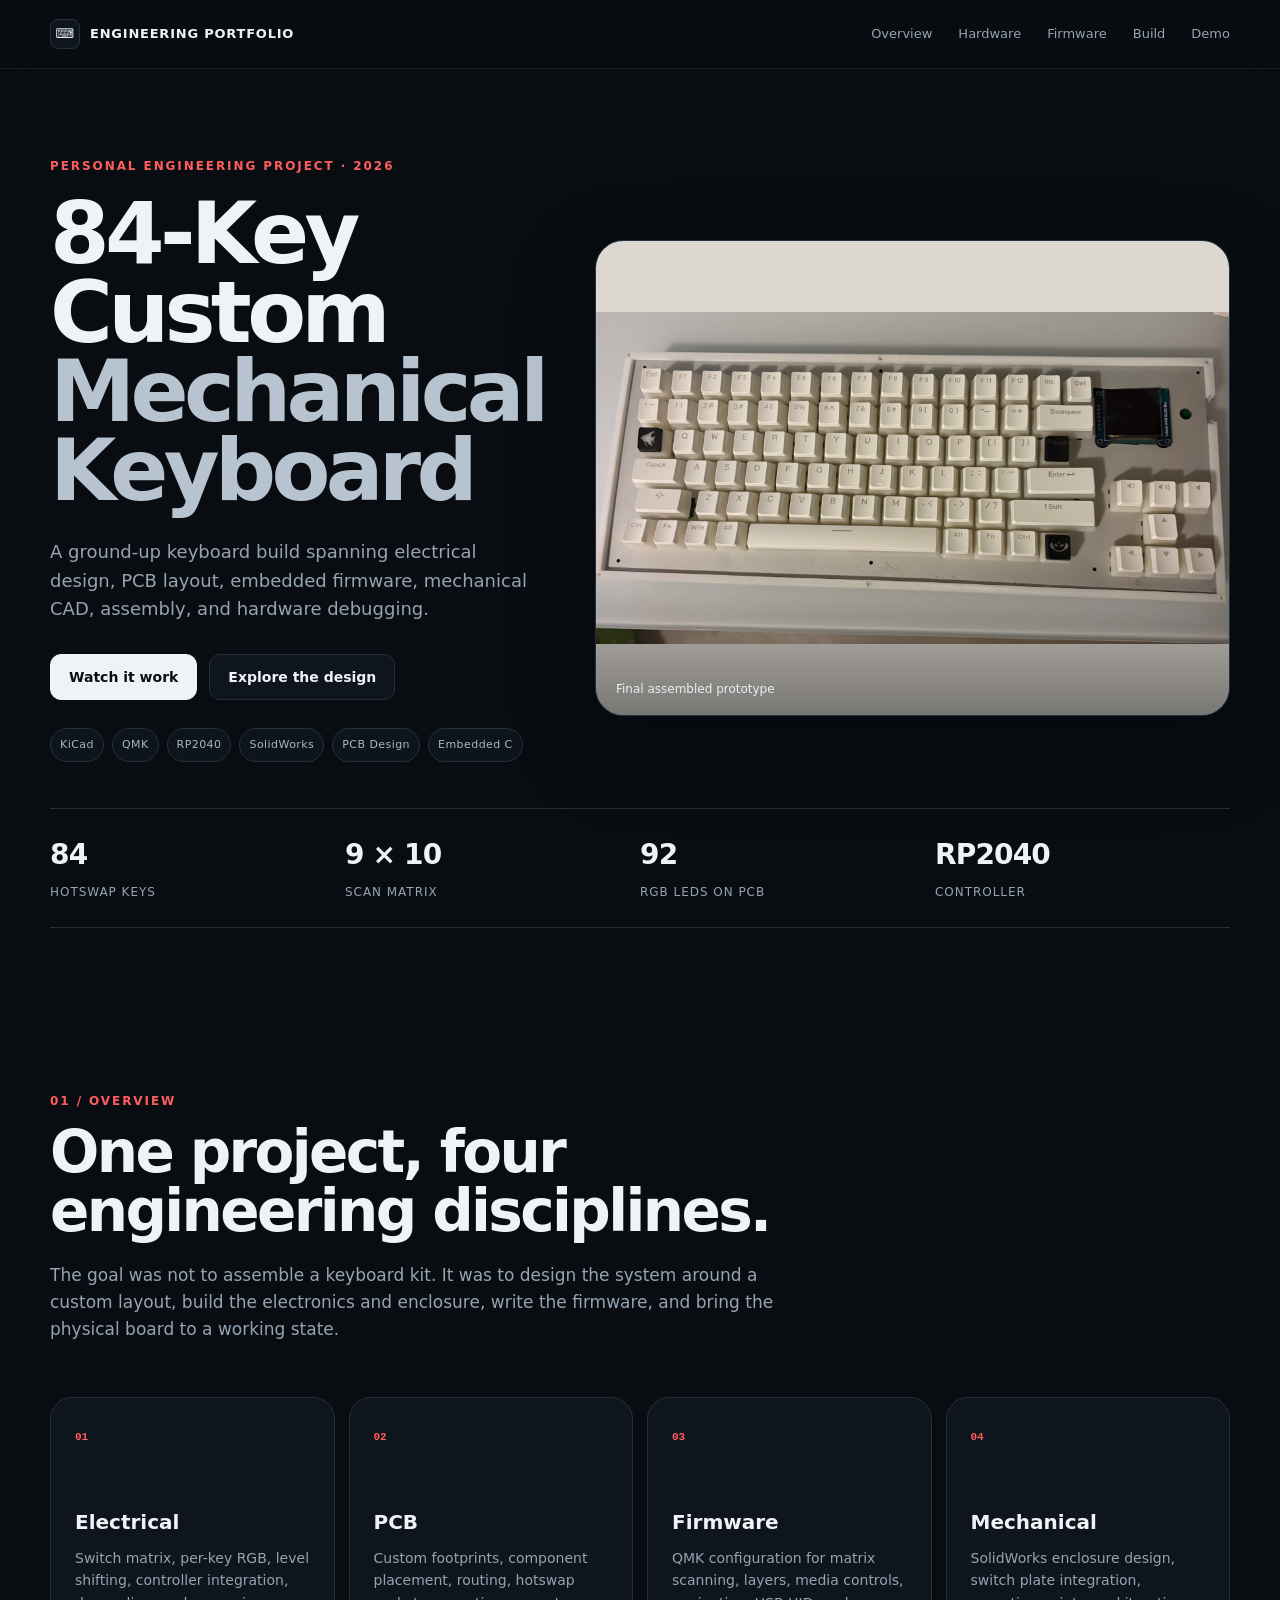
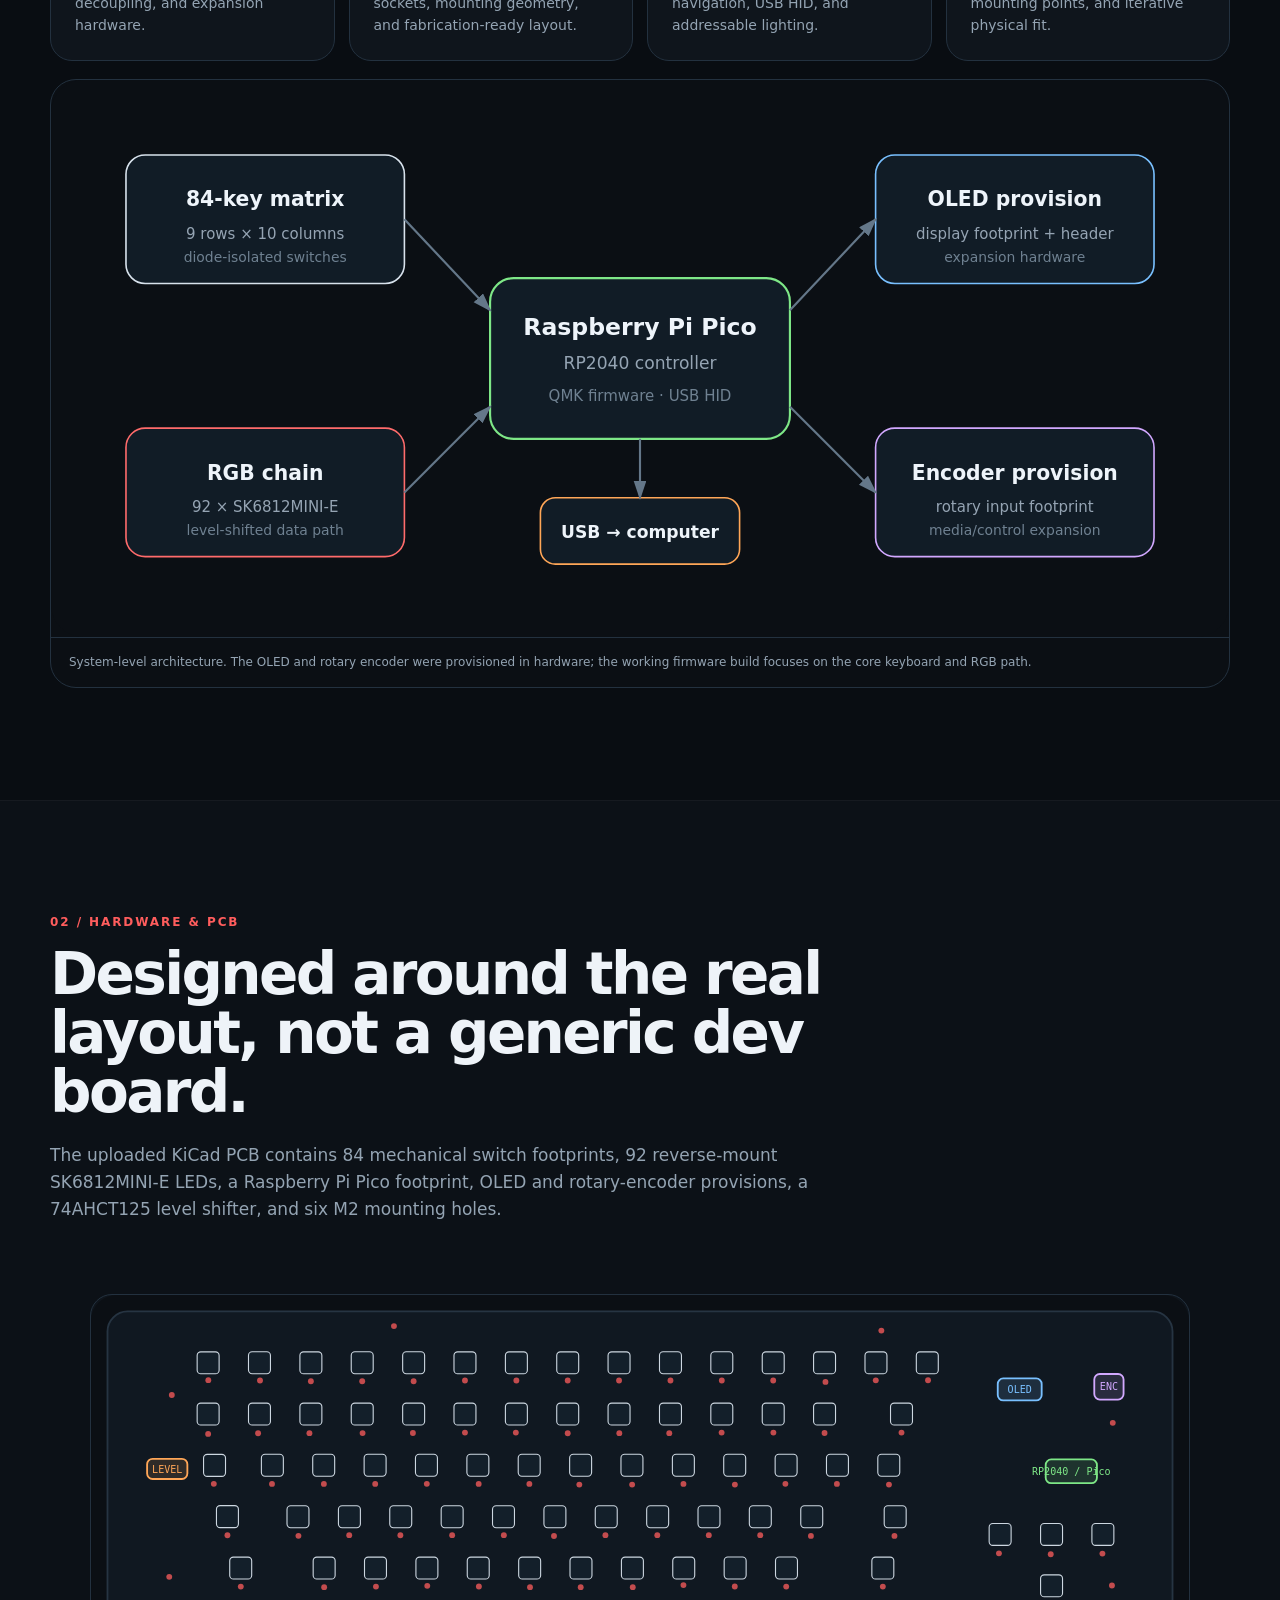
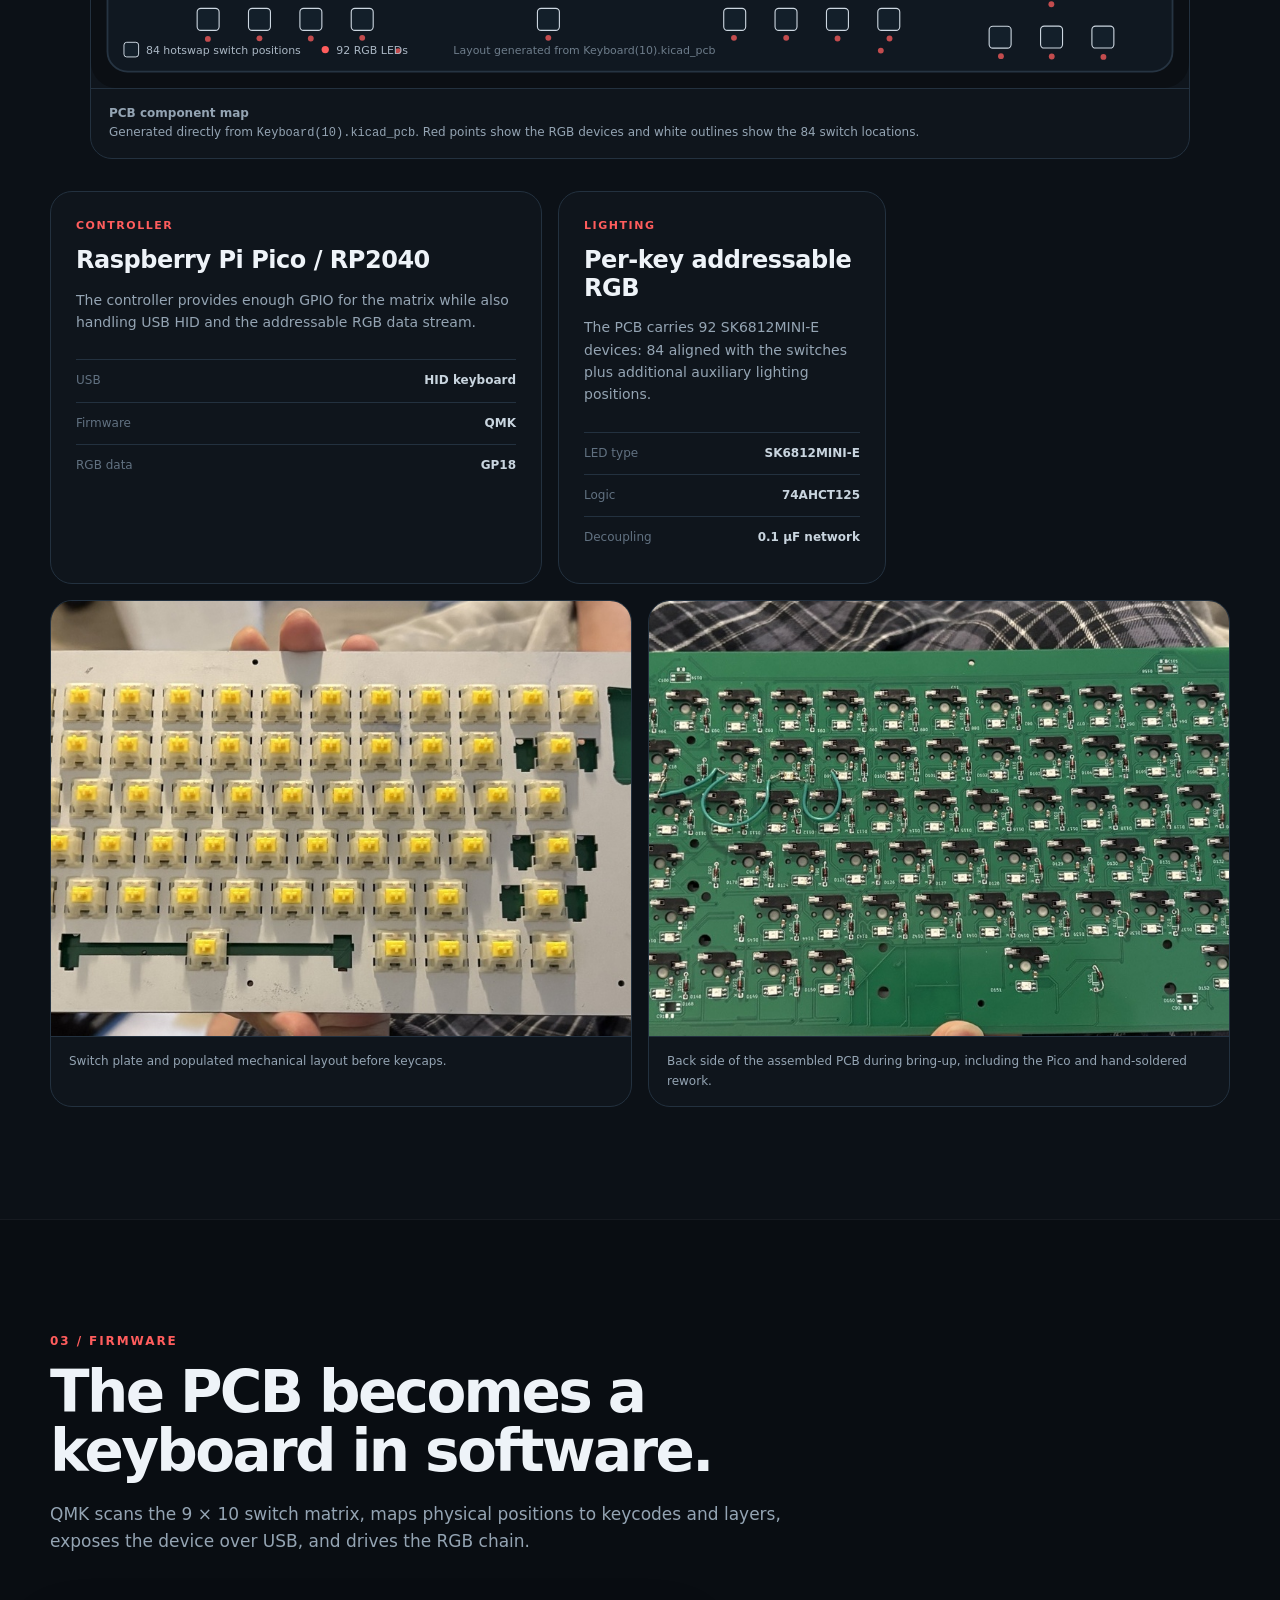
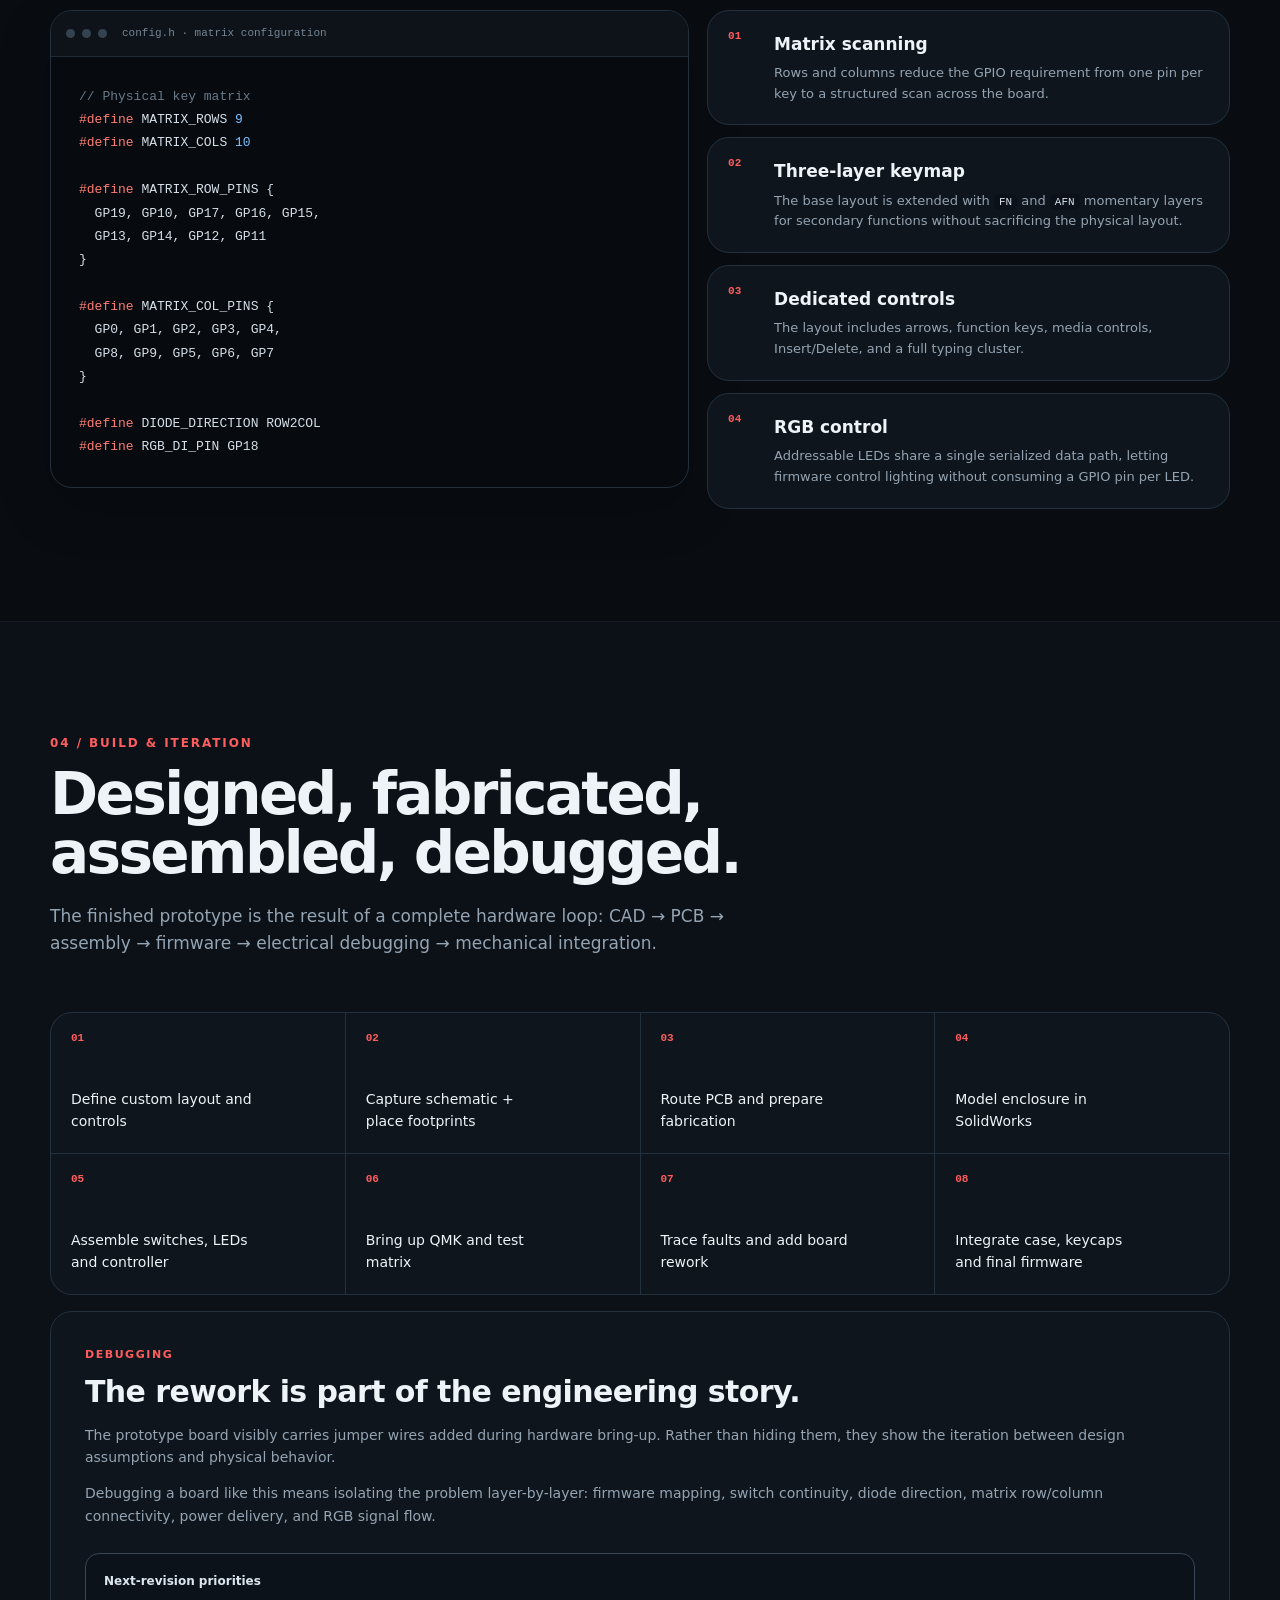
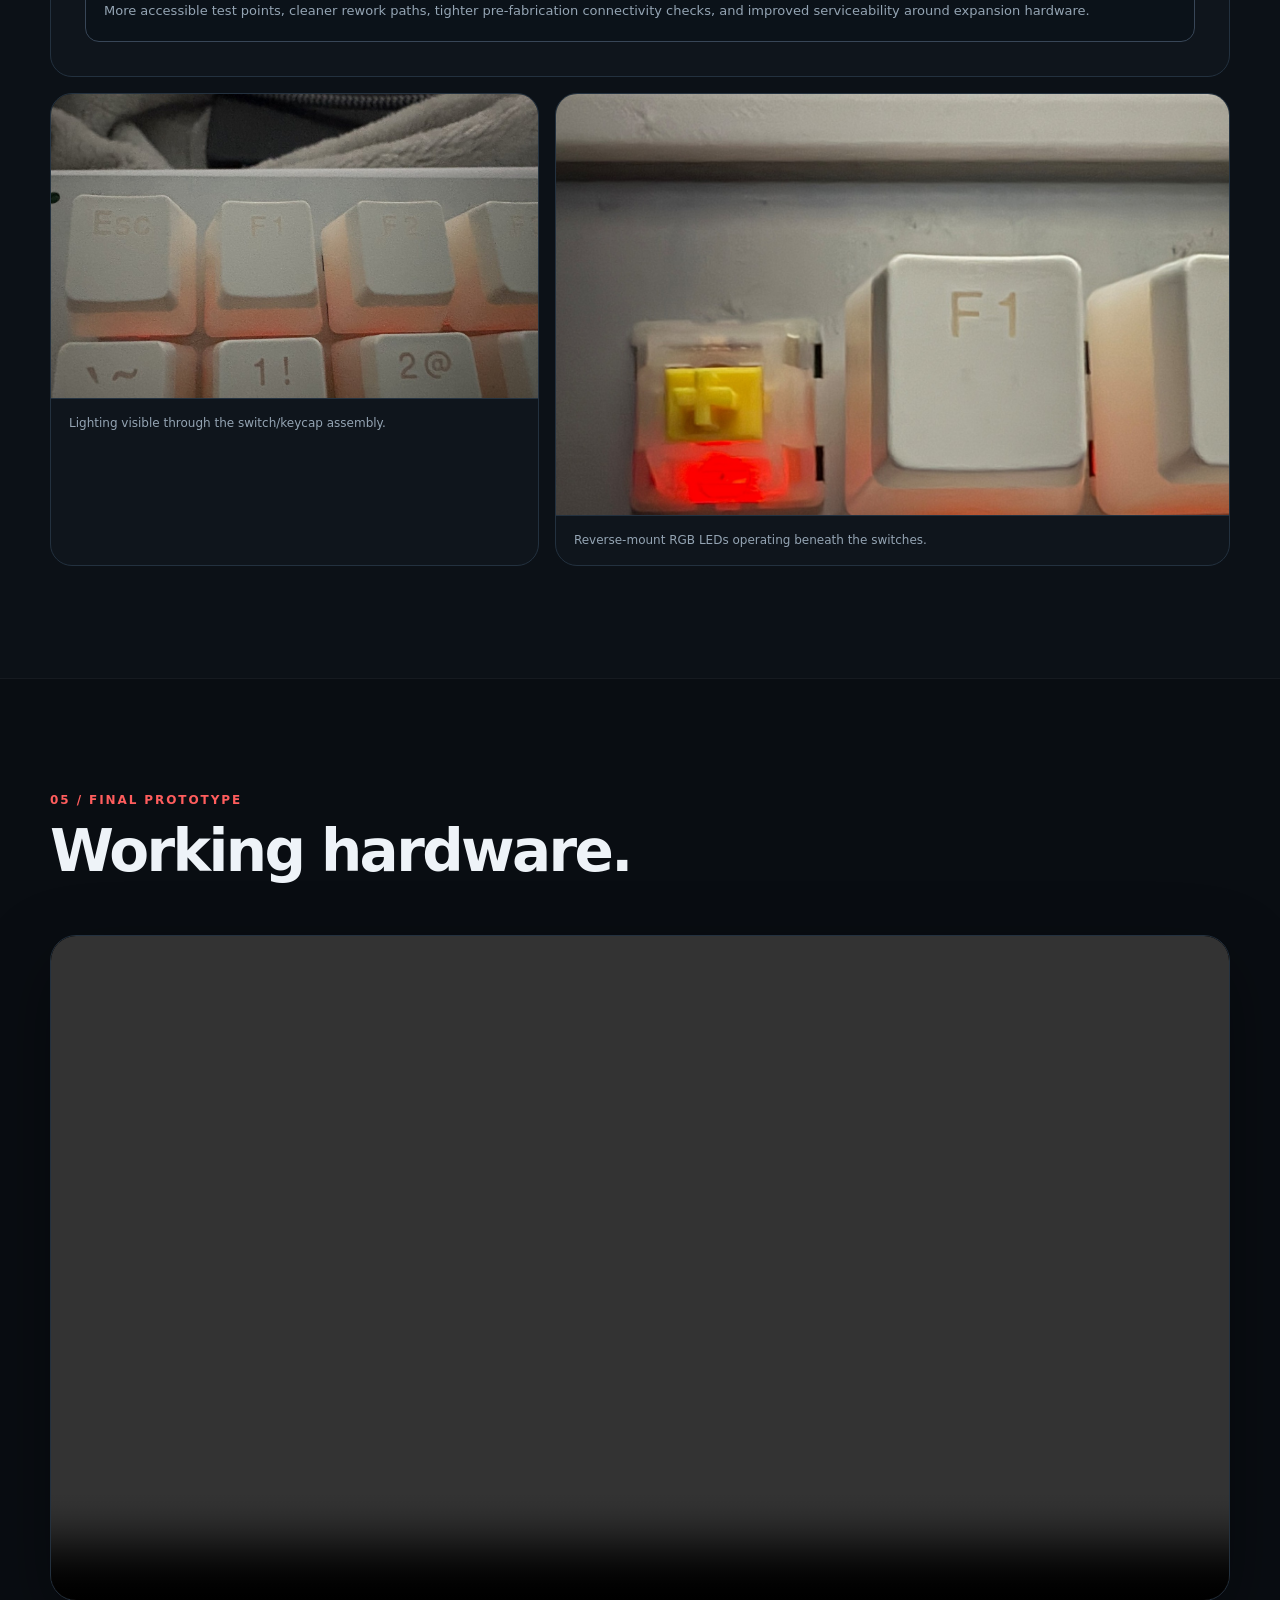
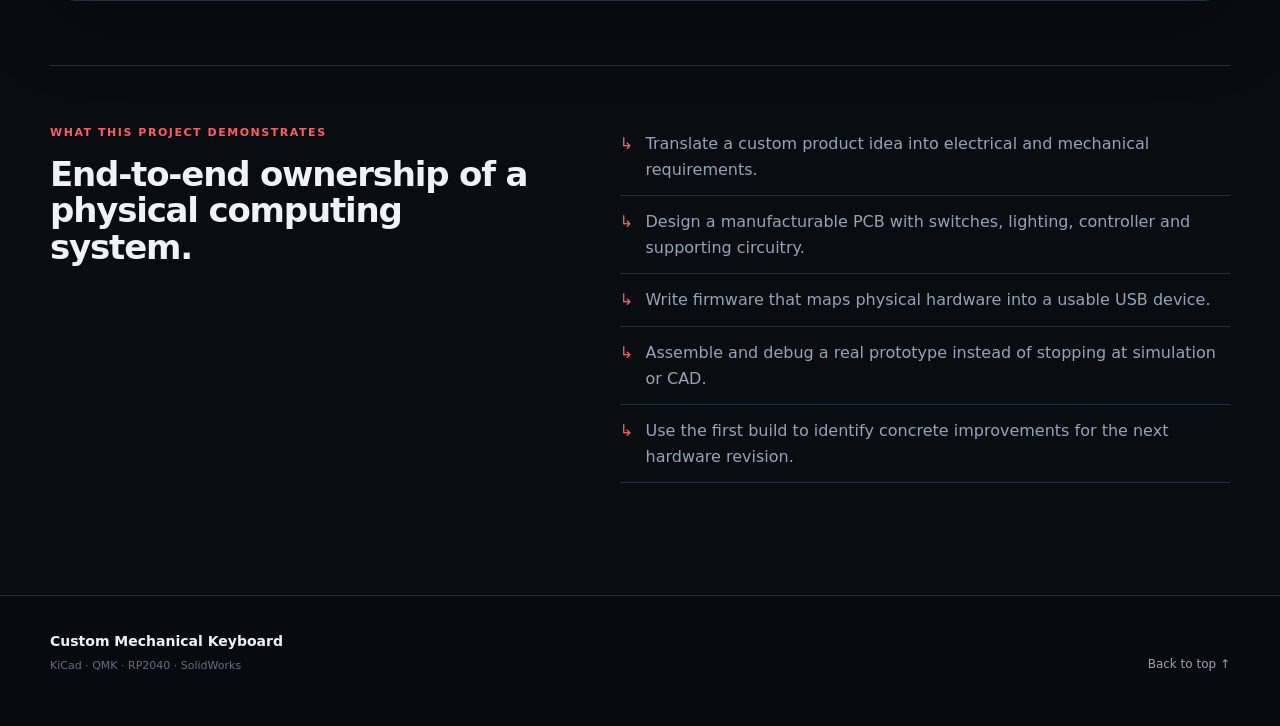
==== index.html @ 0a55148a "Add files via upload" ====
<!doctype html>
<html lang="en">
<head>
  <meta charset="utf-8" />
  <meta name="viewport" content="width=device-width, initial-scale=1" />
  <meta name="description" content="Engineering case study: an 84-key RP2040 mechanical keyboard designed in KiCad and SolidWorks, assembled and debugged by hand, with QMK firmware and per-key RGB." />
  <meta name="theme-color" content="#090d12" />
  <title>Custom Mechanical Keyboard — Engineering Portfolio</title>
  <link rel="stylesheet" href="styles.css" />
</head>
<body>
  <div class="scroll-progress" aria-hidden="true"><span id="scrollBar"></span></div>

  <header class="nav-wrap">
    <nav class="nav shell" aria-label="Primary navigation">
      <a class="brand" href="#top" aria-label="Back to top">
        <span class="brand-mark">⌨</span>
        <span>Engineering Portfolio</span>
      </a>
      <div class="nav-links">
        <a href="#overview">Overview</a>
        <a href="#hardware">Hardware</a>
        <a href="#firmware">Firmware</a>
        <a href="#build">Build</a>
        <a href="#demo">Demo</a>
      </div>
    </nav>
  </header>

  <main id="top">
    <section class="hero shell">
      <div class="eyebrow reveal">PERSONAL ENGINEERING PROJECT · 2026</div>
      <div class="hero-grid">
        <div class="hero-copy reveal">
          <h1>84-Key Custom<br><span>Mechanical Keyboard</span></h1>
          <p class="lede">A ground-up keyboard build spanning electrical design, PCB layout, embedded firmware, mechanical CAD, assembly, and hardware debugging.</p>
          <div class="hero-actions">
            <a class="button primary" href="#demo">Watch it work</a>
            <a class="button ghost" href="#hardware">Explore the design</a>
          </div>
          <div class="tags" aria-label="Project technologies">
            <span>KiCad</span><span>QMK</span><span>RP2040</span><span>SolidWorks</span><span>PCB Design</span><span>Embedded C</span>
          </div>
        </div>
        <figure class="hero-media reveal">
          <img src="assets/keyboard-hero-v3.jpg" alt="Completed white custom mechanical keyboard photographed from above" fetchpriority="high" />
          <figcaption>Final assembled prototype</figcaption>
        </figure>
      </div>

      <div class="stats reveal" aria-label="Project specifications">
        <div><strong>84</strong><span>hotswap keys</span></div>
        <div><strong>9 × 10</strong><span>scan matrix</span></div>
        <div><strong>92</strong><span>RGB LEDs on PCB</span></div>
        <div><strong>RP2040</strong><span>controller</span></div>
      </div>
    </section>

    <section id="overview" class="section shell">
      <div class="section-heading reveal">
        <div class="kicker">01 / OVERVIEW</div>
        <h2>One project, four engineering disciplines.</h2>
        <p>The goal was not to assemble a keyboard kit. It was to design the system around a custom layout, build the electronics and enclosure, write the firmware, and bring the physical board to a working state.</p>
      </div>

      <div class="discipline-grid">
        <article class="discipline reveal"><span>01</span><h3>Electrical</h3><p>Switch matrix, per-key RGB, level shifting, controller integration, decoupling, and expansion hardware.</p></article>
        <article class="discipline reveal"><span>02</span><h3>PCB</h3><p>Custom footprints, component placement, routing, hotswap sockets, mounting geometry, and fabrication-ready layout.</p></article>
        <article class="discipline reveal"><span>03</span><h3>Firmware</h3><p>QMK configuration for matrix scanning, layers, media controls, navigation, USB HID, and addressable lighting.</p></article>
        <article class="discipline reveal"><span>04</span><h3>Mechanical</h3><p>SolidWorks enclosure design, switch plate integration, mounting points, and iterative physical fit.</p></article>
      </div>

      <figure class="wide-figure reveal">
        <img src="assets/system-architecture.svg" alt="System architecture diagram for the custom keyboard" loading="lazy" />
        <figcaption>System-level architecture. The OLED and rotary encoder were provisioned in hardware; the working firmware build focuses on the core keyboard and RGB path.</figcaption>
      </figure>
    </section>

    <section id="hardware" class="section section-alt">
      <div class="shell">
        <div class="section-heading reveal">
          <div class="kicker">02 / HARDWARE & PCB</div>
          <h2>Designed around the real layout, not a generic dev board.</h2>
          <p>The uploaded KiCad PCB contains 84 mechanical switch footprints, 92 reverse-mount SK6812MINI-E LEDs, a Raspberry Pi Pico footprint, OLED and rotary-encoder provisions, a 74AHCT125 level shifter, and six M2 mounting holes.</p>
        </div>

        <div class="hardware-grid">
          <figure class="technical-card span-2 reveal">
            <img src="assets/pcb-layout.svg" alt="Component map generated from the uploaded KiCad board coordinates" loading="lazy" />
            <figcaption><strong>PCB component map</strong><br>Generated directly from <code>Keyboard(10).kicad_pcb</code>. Red points show the RGB devices and white outlines show the 84 switch locations.</figcaption>
          </figure>

          <article class="technical-card reveal">
            <div class="card-label">Controller</div>
            <h3>Raspberry Pi Pico / RP2040</h3>
            <p>The controller provides enough GPIO for the matrix while also handling USB HID and the addressable RGB data stream.</p>
            <dl class="spec-list"><div><dt>USB</dt><dd>HID keyboard</dd></div><div><dt>Firmware</dt><dd>QMK</dd></div><div><dt>RGB data</dt><dd>GP18</dd></div></dl>
          </article>

          <article class="technical-card reveal">
            <div class="card-label">Lighting</div>
            <h3>Per-key addressable RGB</h3>
            <p>The PCB carries 92 SK6812MINI-E devices: 84 aligned with the switches plus additional auxiliary lighting positions.</p>
            <dl class="spec-list"><div><dt>LED type</dt><dd>SK6812MINI-E</dd></div><div><dt>Logic</dt><dd>74AHCT125</dd></div><div><dt>Decoupling</dt><dd>0.1 µF network</dd></div></dl>
          </article>
        </div>

        <div class="photo-pair">
          <figure class="photo-card reveal">
            <img src="assets/switch-plate-v3.jpg" alt="Front of the keyboard PCB and plate with switches installed" loading="lazy" />
            <figcaption>Switch plate and populated mechanical layout before keycaps.</figcaption>
          </figure>
          <figure class="photo-card reveal">
            <img src="assets/pcb-back-v3.jpg" alt="Back of the custom keyboard PCB showing the Pico, hotswap sockets, components and rework wires" loading="lazy" />
            <figcaption>Back side of the assembled PCB during bring-up, including the Pico and hand-soldered rework.</figcaption>
          </figure>
        </div>
      </div>
    </section>

    <section id="firmware" class="section shell">
      <div class="section-heading reveal">
        <div class="kicker">03 / FIRMWARE</div>
        <h2>The PCB becomes a keyboard in software.</h2>
        <p>QMK scans the 9 × 10 switch matrix, maps physical positions to keycodes and layers, exposes the device over USB, and drives the RGB chain.</p>
      </div>

      <div class="code-layout">
        <div class="code-window reveal" aria-label="Representative QMK configuration">
          <div class="code-title"><span></span><span></span><span></span><b>config.h · matrix configuration</b></div>
<pre><code><span class="cmt">// Physical key matrix</span>
<span class="kw">#define</span> MATRIX_ROWS <span class="num">9</span>
<span class="kw">#define</span> MATRIX_COLS <span class="num">10</span>

<span class="kw">#define</span> MATRIX_ROW_PINS { 
  GP19, GP10, GP17, GP16, GP15,
  GP13, GP14, GP12, GP11
}

<span class="kw">#define</span> MATRIX_COL_PINS {
  GP0, GP1, GP2, GP3, GP4,
  GP8, GP9, GP5, GP6, GP7
}

<span class="kw">#define</span> DIODE_DIRECTION ROW2COL
<span class="kw">#define</span> RGB_DI_PIN GP18</code></pre>
        </div>

        <div class="firmware-notes">
          <article class="mini-card reveal"><span>01</span><div><h3>Matrix scanning</h3><p>Rows and columns reduce the GPIO requirement from one pin per key to a structured scan across the board.</p></div></article>
          <article class="mini-card reveal"><span>02</span><div><h3>Three-layer keymap</h3><p>The base layout is extended with <code>FN</code> and <code>AFN</code> momentary layers for secondary functions without sacrificing the physical layout.</p></div></article>
          <article class="mini-card reveal"><span>03</span><div><h3>Dedicated controls</h3><p>The layout includes arrows, function keys, media controls, Insert/Delete, and a full typing cluster.</p></div></article>
          <article class="mini-card reveal"><span>04</span><div><h3>RGB control</h3><p>Addressable LEDs share a single serialized data path, letting firmware control lighting without consuming a GPIO pin per LED.</p></div></article>
        </div>
      </div>
    </section>

    <section id="build" class="section section-alt">
      <div class="shell">
        <div class="section-heading reveal">
          <div class="kicker">04 / BUILD & ITERATION</div>
          <h2>Designed, fabricated, assembled, debugged.</h2>
          <p>The finished prototype is the result of a complete hardware loop: CAD → PCB → assembly → firmware → electrical debugging → mechanical integration.</p>
        </div>

        <div class="timeline reveal">
          <div><b>01</b><span>Define custom layout and controls</span></div>
          <div><b>02</b><span>Capture schematic + place footprints</span></div>
          <div><b>03</b><span>Route PCB and prepare fabrication</span></div>
          <div><b>04</b><span>Model enclosure in SolidWorks</span></div>
          <div><b>05</b><span>Assemble switches, LEDs and controller</span></div>
          <div><b>06</b><span>Bring up QMK and test matrix</span></div>
          <div><b>07</b><span>Trace faults and add board rework</span></div>
          <div><b>08</b><span>Integrate case, keycaps and final firmware</span></div>
        </div>

        <div class="story-grid">
          <article class="story reveal">
            <div class="card-label">Debugging</div>
            <h3>The rework is part of the engineering story.</h3>
            <p>The prototype board visibly carries jumper wires added during hardware bring-up. Rather than hiding them, they show the iteration between design assumptions and physical behavior.</p>
            <p>Debugging a board like this means isolating the problem layer-by-layer: firmware mapping, switch continuity, diode direction, matrix row/column connectivity, power delivery, and RGB signal flow.</p>
            <div class="lesson-box"><strong>Next-revision priorities</strong><span>More accessible test points, cleaner rework paths, tighter pre-fabrication connectivity checks, and improved serviceability around expansion hardware.</span></div>
          </article>
        </div>

        <div class="lighting-gallery">
          <figure class="photo-card reveal"><img src="assets/lighting-detail-v2.jpg" alt="Close-up of keyboard keys illuminated from below by red RGB lighting" loading="lazy" /><figcaption>Lighting visible through the switch/keycap assembly.</figcaption></figure>
          <figure class="photo-card wide reveal"><img src="assets/rgb-closeup-v2.jpg" alt="Close-up row of mechanical switches with red LEDs illuminated" loading="lazy" /><figcaption>Reverse-mount RGB LEDs operating beneath the switches.</figcaption></figure>
        </div>
      </div>
    </section>

    <section id="demo" class="section shell">
      <div class="section-heading reveal">
        <div class="kicker">05 / FINAL PROTOTYPE</div>
        <h2>Working hardware.</h2>
      </div>

      <div class="video-frame reveal">
        <video controls preload="metadata" playsinline>
          <source src="assets/keyboard-demo-v2.mp4" type="video/mp4" />
          Your browser does not support the video tag.
        </video>
      </div>

      <div class="takeaways reveal">
        <div><span>What this project demonstrates</span><h2>End-to-end ownership of a physical computing system.</h2></div>
        <ul>
          <li>Translate a custom product idea into electrical and mechanical requirements.</li>
          <li>Design a manufacturable PCB with switches, lighting, controller and supporting circuitry.</li>
          <li>Write firmware that maps physical hardware into a usable USB device.</li>
          <li>Assemble and debug a real prototype instead of stopping at simulation or CAD.</li>
          <li>Use the first build to identify concrete improvements for the next hardware revision.</li>
        </ul>
      </div>
    </section>
  </main>

  <footer>
    <div class="shell footer-inner">
      <div><strong>Custom Mechanical Keyboard</strong><span>KiCad · QMK · RP2040 · SolidWorks</span></div>
      <a href="#top">Back to top ↑</a>
    </div>
  </footer>

  <script src="script.js"></script>
</body>
</html>
---- styles.css ----
:root {
  --bg:#090d12;
  --panel:#0f151c;
  --panel-2:#121a23;
  --text:#eef3f8;
  --muted:#94a4b3;
  --faint:#617181;
  --line:#23313f;
  --accent:#ff5d5d;
  --accent-soft:rgba(255,93,93,.10);
  --green:#7ee787;
  --max:1180px;
  --radius:22px;
}
*{box-sizing:border-box}
html{scroll-behavior:smooth;background:var(--bg)}
body{margin:0;background:var(--bg);color:var(--text);font-family:Inter,ui-sans-serif,system-ui,-apple-system,BlinkMacSystemFont,"Segoe UI",sans-serif;line-height:1.6;-webkit-font-smoothing:antialiased}
a{color:inherit;text-decoration:none}
img{display:block;max-width:100%}
code,pre{font-family:"SFMono-Regular",Consolas,"Liberation Mono",monospace}
.shell{width:min(var(--max),calc(100% - 40px));margin:0 auto}
.scroll-progress{position:fixed;z-index:1000;left:0;right:0;top:0;height:2px;background:transparent}.scroll-progress span{display:block;width:0;height:100%;background:var(--accent)}
.nav-wrap{position:sticky;top:0;z-index:900;background:rgba(9,13,18,.83);backdrop-filter:blur(18px);border-bottom:1px solid rgba(255,255,255,.06)}
.nav{height:68px;display:flex;align-items:center;justify-content:space-between;gap:24px}
.brand{display:flex;align-items:center;gap:10px;font-size:13px;font-weight:750;letter-spacing:.06em;text-transform:uppercase}.brand-mark{display:grid;place-items:center;width:30px;height:30px;border:1px solid var(--line);border-radius:8px;background:var(--panel)}
.nav-links{display:flex;gap:26px;color:var(--muted);font-size:13px}.nav-links a:hover{color:var(--text)}
.hero{padding:88px 0 52px}.eyebrow,.kicker{color:var(--accent);font-size:12px;font-weight:800;letter-spacing:.16em;text-transform:uppercase}.hero-grid{display:grid;grid-template-columns:.9fr 1.15fr;gap:48px;align-items:center;margin-top:18px}.hero h1{font-size:clamp(48px,6.7vw,88px);line-height:.92;letter-spacing:-.055em;margin:0 0 28px;font-weight:800}.hero h1 span{color:#b7c4d0}.lede{font-size:18px;color:var(--muted);max-width:630px;margin:0 0 30px}.hero-actions{display:flex;gap:12px;flex-wrap:wrap;margin-bottom:28px}.button{display:inline-flex;align-items:center;justify-content:center;min-height:46px;padding:0 18px;border-radius:11px;border:1px solid var(--line);font-size:14px;font-weight:700}.button.primary{background:var(--text);color:#0a0f14;border-color:var(--text)}.button.primary:hover{background:white}.button.ghost{background:var(--panel)}.button.ghost:hover{border-color:#506273}.tags{display:flex;gap:8px;flex-wrap:wrap}.tags span{font-size:11px;letter-spacing:.04em;color:#aab7c4;background:#0d141b;border:1px solid var(--line);padding:7px 9px;border-radius:999px}
.hero-media{margin:0;position:relative;border-radius:28px;overflow:hidden;border:1px solid var(--line);background:var(--panel);box-shadow:0 30px 80px rgba(0,0,0,.35)}.hero-media img{width:100%;aspect-ratio:4/3;object-fit:contain;background:#dcd8d1}.hero-media:after{content:"";position:absolute;inset:0;background:linear-gradient(180deg,transparent 62%,rgba(0,0,0,.45));pointer-events:none}.hero-media figcaption{position:absolute;z-index:2;left:20px;bottom:16px;font-size:12px;color:#e7eef5}
.stats{display:grid;grid-template-columns:repeat(4,1fr);margin-top:46px;border-top:1px solid var(--line);border-bottom:1px solid var(--line)}.stats div{padding:24px 12px 24px 0}.stats strong{display:block;font-size:28px;letter-spacing:-.03em}.stats span{font-size:12px;color:var(--muted);text-transform:uppercase;letter-spacing:.08em}
.section{padding:112px 0;scroll-margin-top:68px}.section-alt{background:#0c1117;border-top:1px solid rgba(255,255,255,.04);border-bottom:1px solid rgba(255,255,255,.04)}.section-heading{max-width:820px;margin-bottom:54px}.section-heading h2{font-size:clamp(34px,4.7vw,58px);line-height:1.02;letter-spacing:-.045em;margin:12px 0 20px}.section-heading p{font-size:17px;color:var(--muted);margin:0;max-width:760px}
.discipline-grid{display:grid;grid-template-columns:repeat(4,1fr);gap:14px}.discipline,.technical-card,.story,.mini-card{background:var(--panel);border:1px solid var(--line);border-radius:var(--radius)}.discipline{padding:24px;min-height:220px}.discipline>span,.mini-card>span{color:var(--accent);font:700 11px/1 ui-monospace,monospace}.discipline h3{font-size:20px;margin:58px 0 9px}.discipline p{margin:0;color:var(--muted);font-size:14px}
.wide-figure{margin:18px 0 0;border:1px solid var(--line);border-radius:26px;overflow:hidden;background:#0b0f14}.wide-figure img{width:100%;height:auto}.wide-figure figcaption,.technical-card figcaption,.photo-card figcaption{padding:15px 18px;color:var(--muted);font-size:12px;border-top:1px solid var(--line)}
.hardware-grid{display:grid;grid-template-columns:1.2fr .8fr .8fr;gap:16px;align-items:stretch}.technical-card{overflow:hidden}.technical-card.span-2{grid-column:1 / -1}.technical-card.span-2 img{width:100%}.technical-card:not(.span-2){padding:25px}.card-label{color:var(--accent);font-size:11px;font-weight:800;letter-spacing:.14em;text-transform:uppercase}.technical-card h3,.story h3{font-size:24px;line-height:1.15;letter-spacing:-.02em;margin:12px 0}.technical-card p,.story p{color:var(--muted);font-size:14px}.spec-list{margin:26px 0 0}.spec-list div{display:flex;justify-content:space-between;gap:20px;border-top:1px solid var(--line);padding:11px 0;font-size:12px}.spec-list dt{color:var(--faint)}.spec-list dd{margin:0;color:#c9d5df;font-weight:650}.photo-pair{display:grid;grid-template-columns:1fr 1fr;gap:16px;margin-top:16px}.photo-card{margin:0;background:var(--panel);border:1px solid var(--line);border-radius:var(--radius);overflow:hidden}.photo-card img{width:100%;aspect-ratio:4/3;object-fit:cover}
.code-layout{display:grid;grid-template-columns:1.1fr .9fr;gap:18px;align-items:start}.code-window{border:1px solid var(--line);border-radius:22px;overflow:hidden;background:#070a0e;box-shadow:0 20px 50px rgba(0,0,0,.28)}.code-title{height:46px;display:flex;align-items:center;gap:7px;padding:0 15px;border-bottom:1px solid #202b35;background:#0d1319}.code-title span{width:9px;height:9px;border-radius:50%;background:#354250}.code-title b{margin-left:8px;color:#758596;font:500 11px/1 ui-monospace,monospace}.code-window pre{margin:0;padding:28px;overflow:auto;font-size:13px;line-height:1.8;color:#d5dfE8}.kw{color:#ff7b72}.num{color:#79c0ff}.cmt{color:#687988}.firmware-notes{display:grid;gap:12px}.mini-card{display:grid;grid-template-columns:32px 1fr;gap:14px;padding:20px}.mini-card h3{font-size:17px;margin:0 0 5px}.mini-card p{font-size:13px;color:var(--muted);margin:0}.mini-card code{font-size:11px;color:#d8e4ee;background:#0a1118;padding:2px 5px;border-radius:5px}
.timeline{display:grid;grid-template-columns:repeat(4,1fr);gap:1px;background:var(--line);border:1px solid var(--line);border-radius:22px;overflow:hidden}.timeline div{min-height:140px;background:var(--panel);padding:20px;display:flex;flex-direction:column;justify-content:space-between}.timeline b{font:700 11px/1 ui-monospace,monospace;color:var(--accent)}.timeline span{font-size:14px;max-width:190px}.story-grid{display:grid;grid-template-columns:1fr;gap:16px;margin-top:16px}.story{padding:34px}.story h3{font-size:30px}.lesson-box{margin-top:26px;padding:18px;border:1px solid #384657;border-radius:14px;background:#0b1219}.lesson-box strong{display:block;font-size:12px;color:#dce6ee;margin-bottom:6px}.lesson-box span{font-size:13px;color:var(--muted)}.lighting-gallery{display:grid;grid-template-columns:.42fr .58fr;gap:16px;margin-top:16px}.lighting-gallery .photo-card img{aspect-ratio:16/10}.lighting-gallery .wide img{object-position:center}
.video-frame{position:relative;padding-top:56.25%;background:#05070a;border:1px solid var(--line);border-radius:26px;overflow:hidden;box-shadow:0 24px 70px rgba(0,0,0,.35)}.video-frame iframe,.video-frame video{position:absolute;inset:0;width:100%;height:100%;border:0;background:#000}.takeaways{display:grid;grid-template-columns:.9fr 1.1fr;gap:70px;margin-top:64px;padding-top:52px;border-top:1px solid var(--line)}.takeaways>div span{font-size:11px;text-transform:uppercase;letter-spacing:.14em;color:var(--accent);font-weight:800}.takeaways h2{font-size:34px;line-height:1.08;letter-spacing:-.035em;margin:12px 0}.takeaways ul{margin:0;padding:0;list-style:none}.takeaways li{padding:13px 0 13px 26px;border-bottom:1px solid var(--line);color:var(--muted);position:relative}.takeaways li:before{content:"↳";position:absolute;left:0;color:var(--accent)}
footer{border-top:1px solid var(--line);padding:34px 0 52px;background:#070a0e}.footer-inner{display:flex;justify-content:space-between;align-items:flex-end;gap:20px}.footer-inner strong,.footer-inner span{display:block}.footer-inner strong{font-size:14px}.footer-inner span{font-size:11px;color:var(--faint);margin-top:4px}.footer-inner>a{font-size:12px;color:var(--muted)}
.reveal{opacity:0;transform:translateY(16px);transition:opacity .6s ease,transform .6s ease}.reveal.visible{opacity:1;transform:none}
@media (prefers-reduced-motion:reduce){html{scroll-behavior:auto}.reveal{opacity:1;transform:none;transition:none}}
@media(max-width:900px){.nav-links{display:none}.hero{padding-top:58px}.hero-grid,.code-layout,.story-grid,.takeaways{grid-template-columns:1fr}.hero-grid{gap:30px}.hero h1{font-size:clamp(48px,12vw,72px)}.discipline-grid{grid-template-columns:1fr 1fr}.hardware-grid{grid-template-columns:1fr 1fr}.technical-card.span-2{grid-column:1/-1}.stats{grid-template-columns:1fr 1fr}.timeline{grid-template-columns:1fr 1fr}.takeaways{gap:22px}}
@media(max-width:620px){.shell{width:min(100% - 24px,var(--max))}.section{padding:78px 0}.hero{padding-top:42px}.hero h1{font-size:45px}.lede{font-size:16px}.hero-media{border-radius:18px}.stats{margin-top:28px}.stats strong{font-size:22px}.discipline-grid,.hardware-grid,.photo-pair,.lighting-gallery,.timeline{grid-template-columns:1fr}.technical-card.span-2{grid-column:auto}.discipline{min-height:170px}.discipline h3{margin-top:32px}.section-heading{margin-bottom:34px}.section-heading h2{font-size:36px}.code-window pre{padding:20px;font-size:11px}.story{padding:24px}.takeaways{margin-top:42px}.footer-inner{align-items:flex-start;flex-direction:column}}
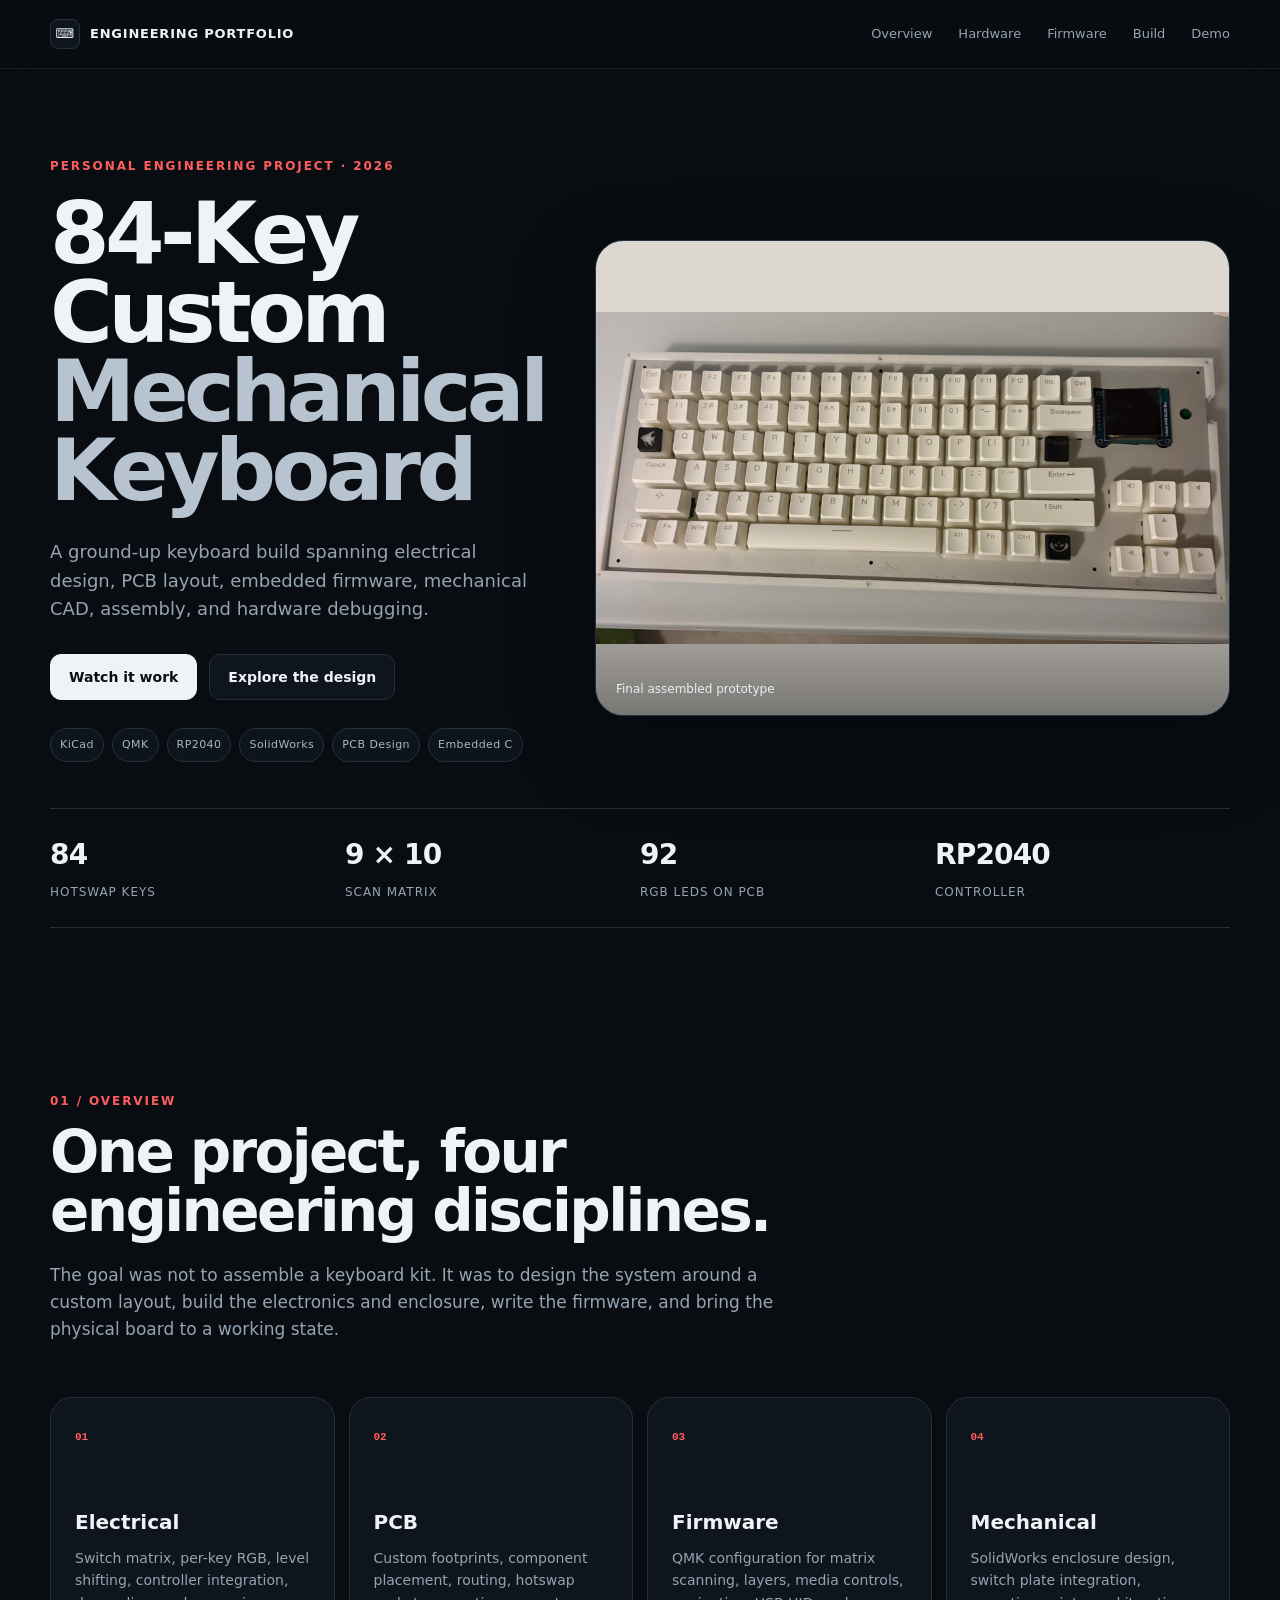
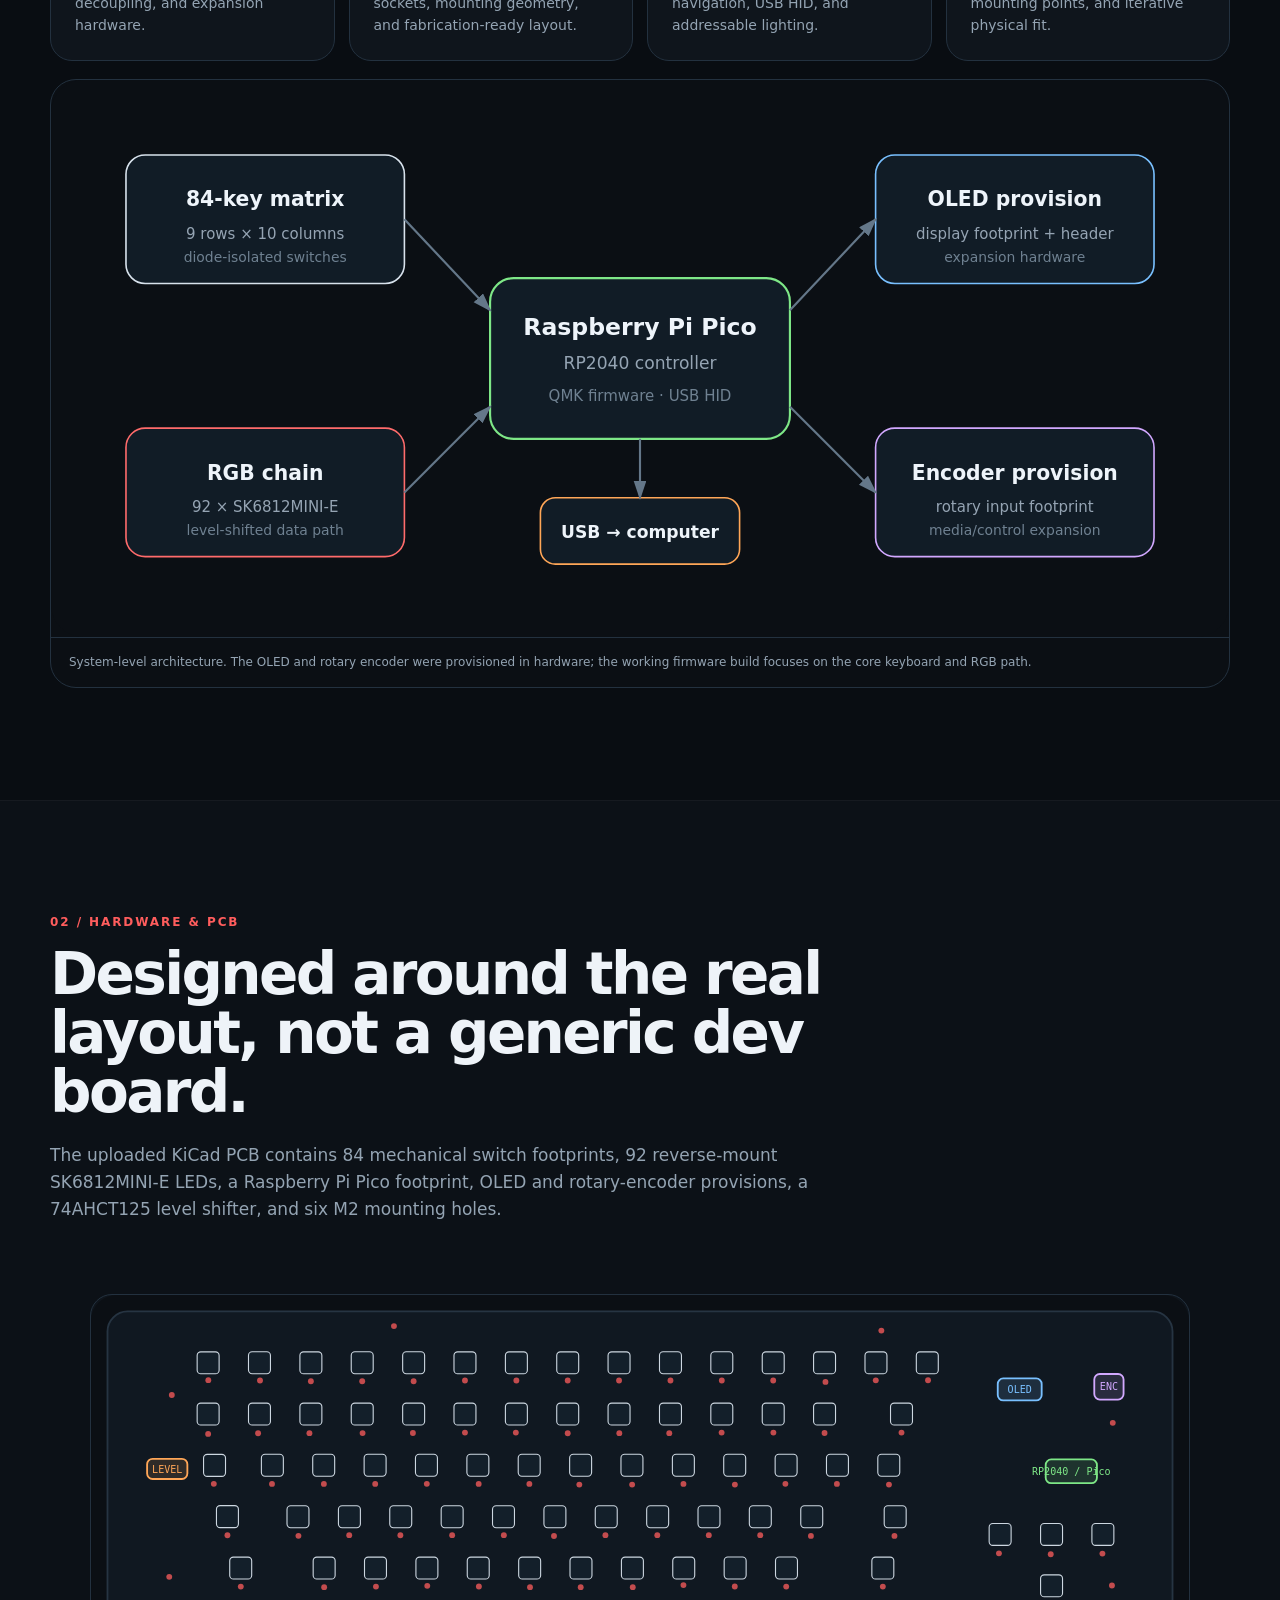
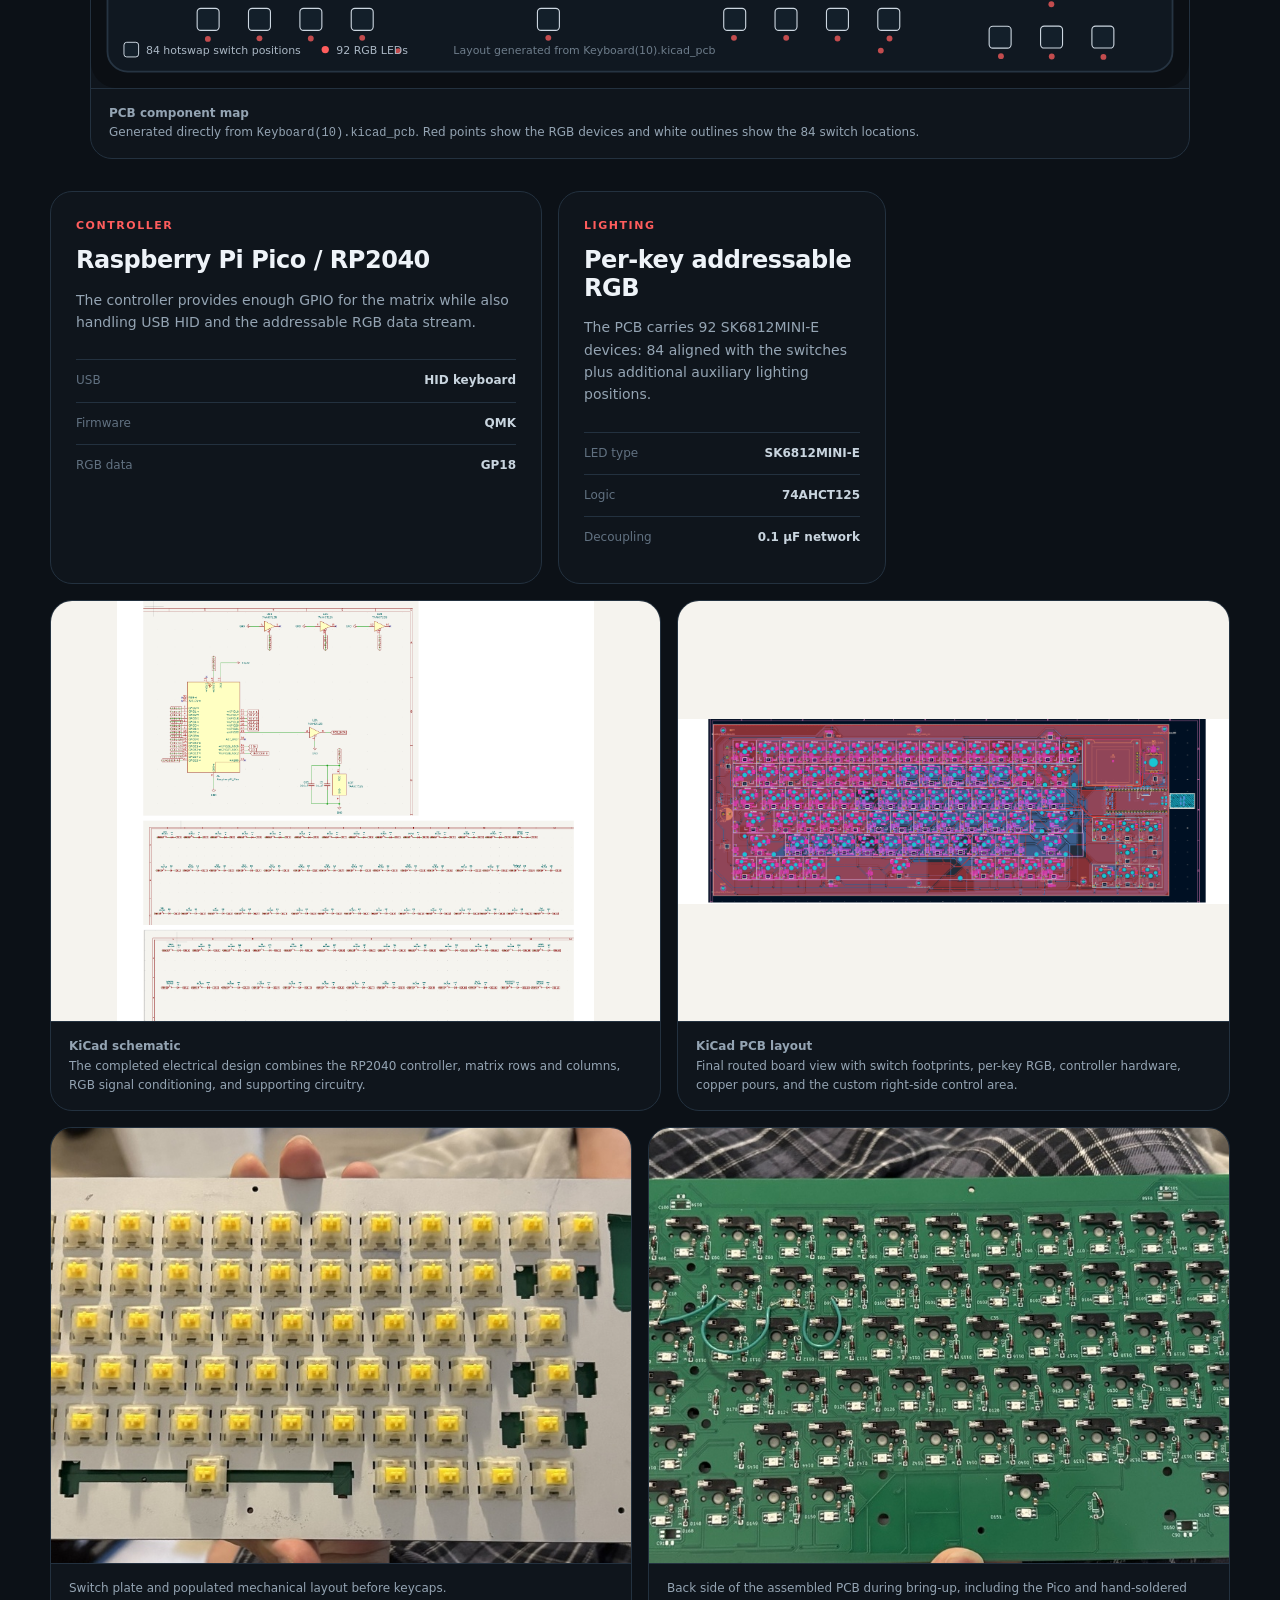
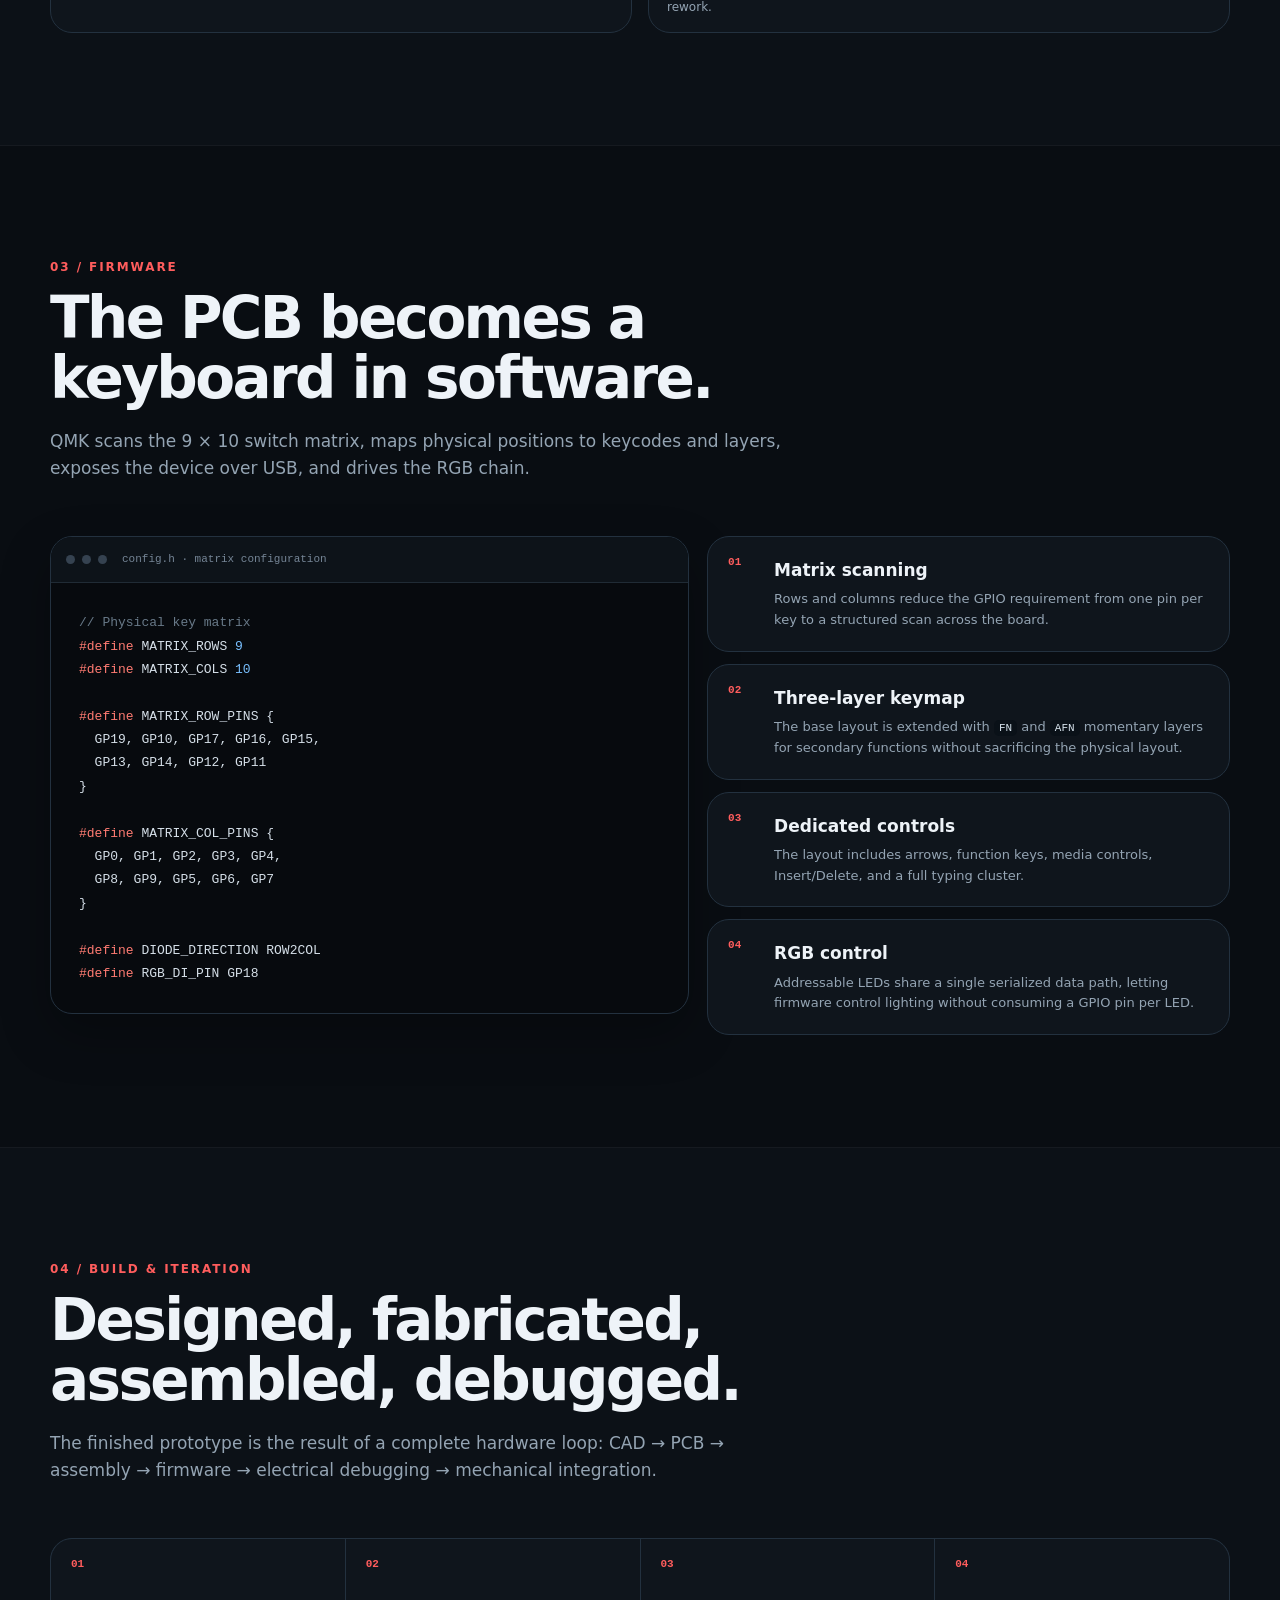
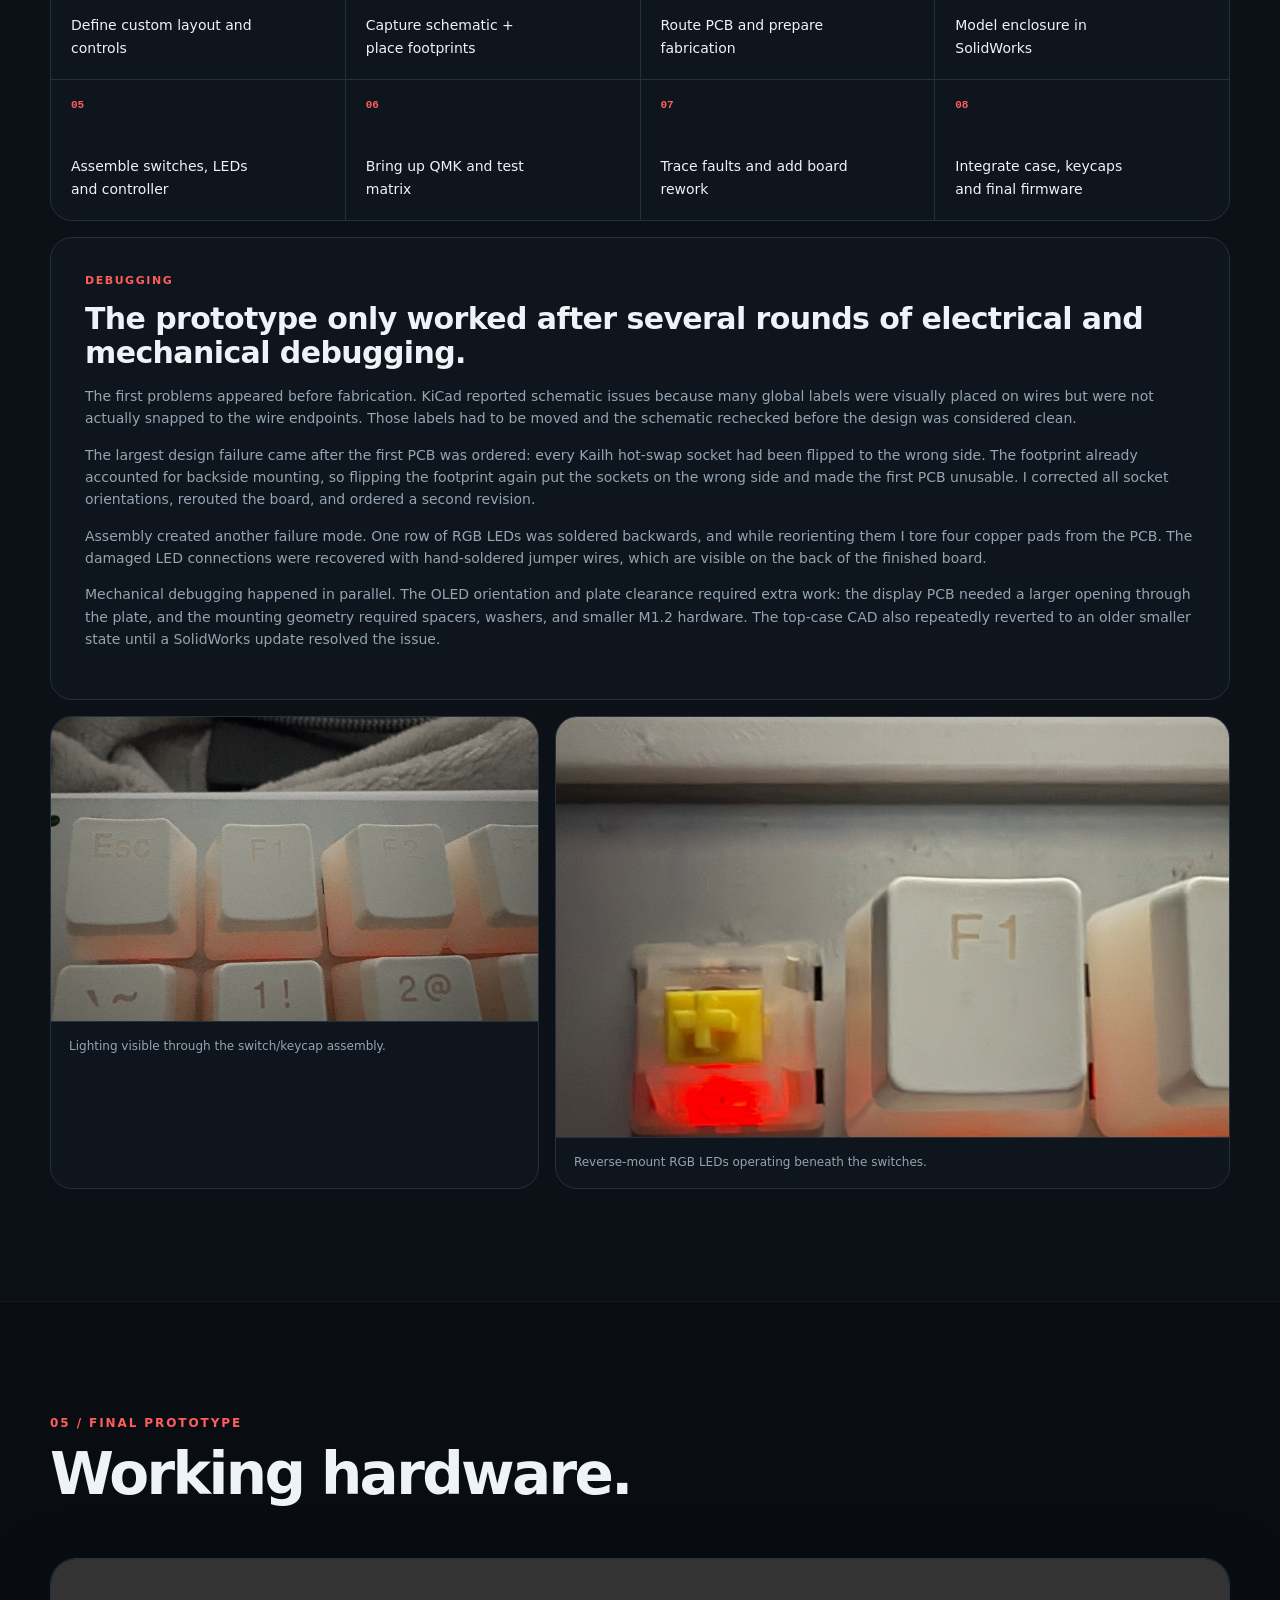
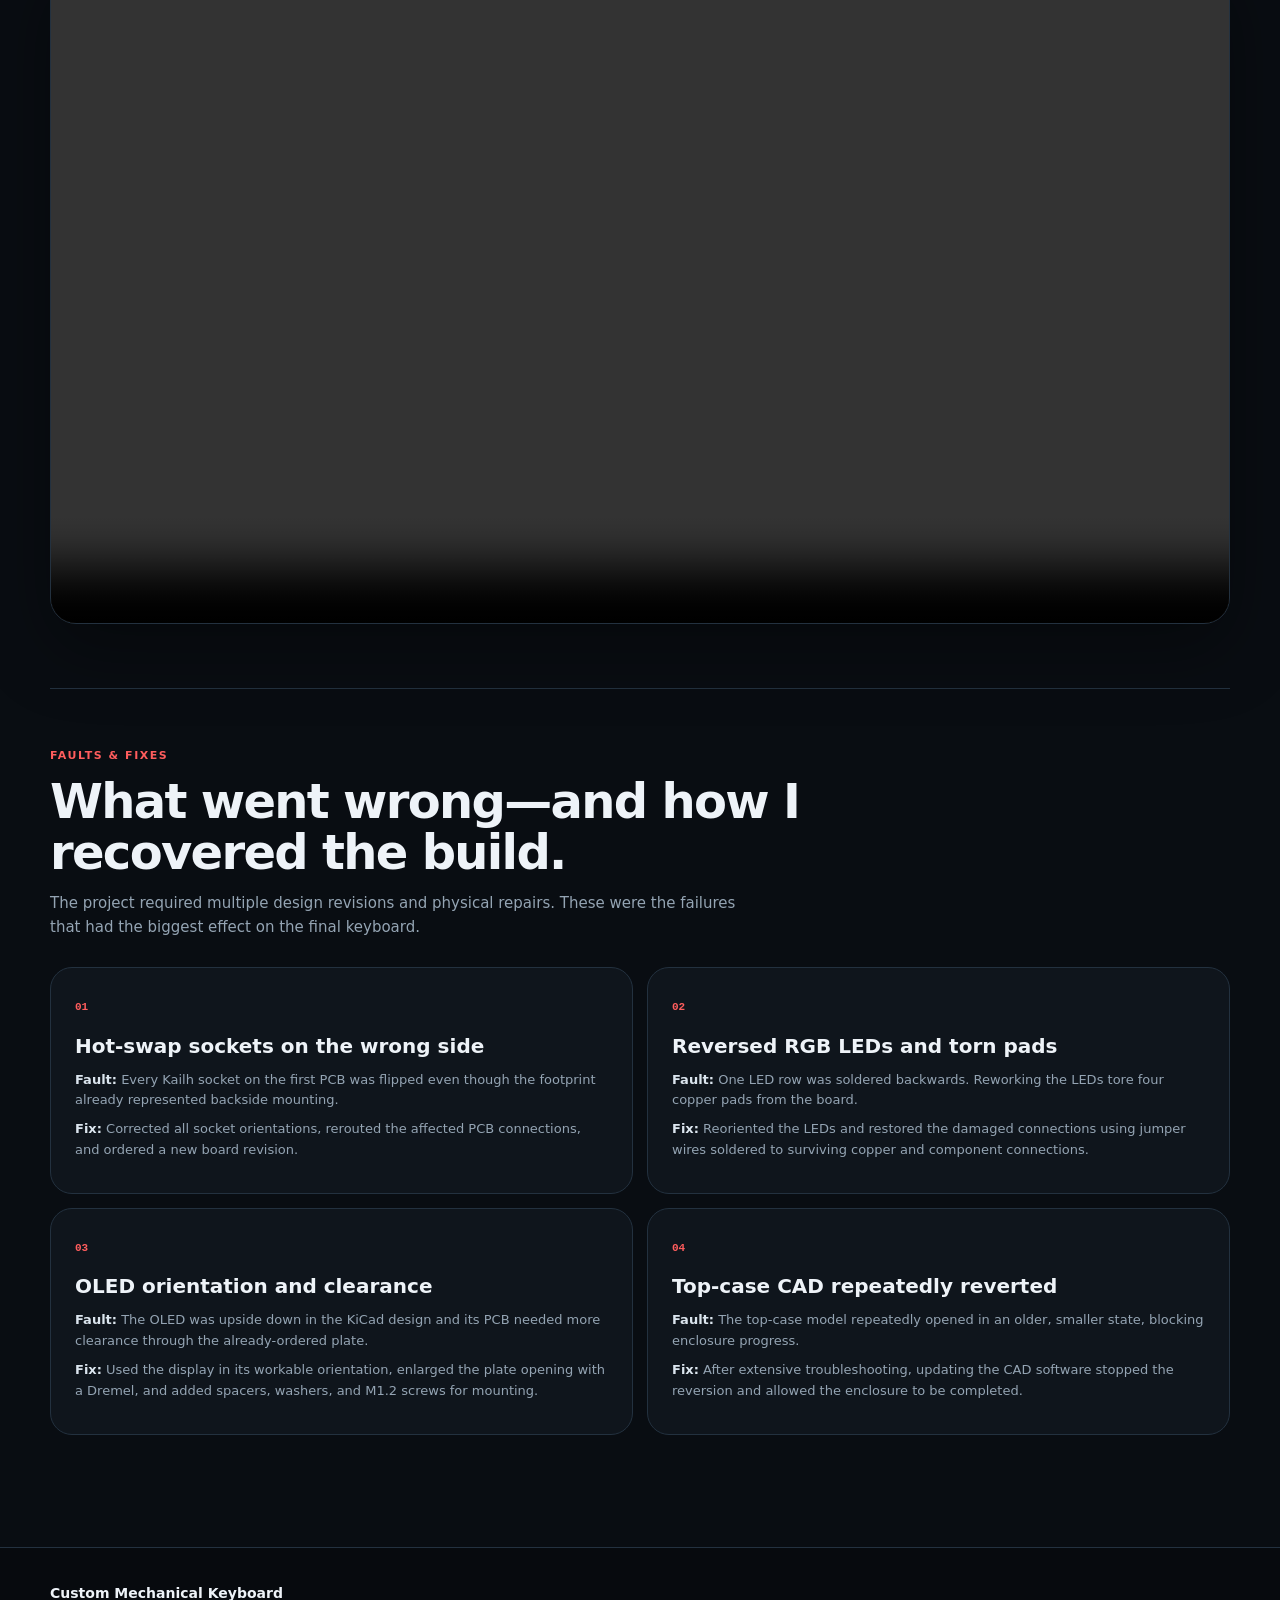
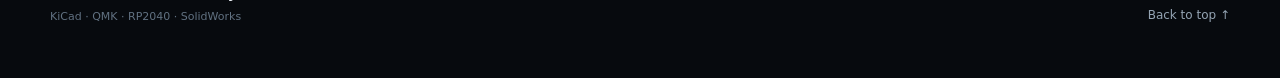
==== commit 9d8e12c2: "Add files via upload" ====
--- a/index.html
+++ b/index.html
@@ -105,6 +105,17 @@
           </article>
         </div>
 
+        <div class="kicad-gallery">
+          <figure class="photo-card reveal">
+            <img src="assets/kicad-schematic-v1.png" alt="KiCad schematic showing the Raspberry Pi Pico, level shifting circuitry, and keyboard matrix connections" loading="lazy" />
+            <figcaption><strong>KiCad schematic</strong><br>The completed electrical design combines the RP2040 controller, matrix rows and columns, RGB signal conditioning, and supporting circuitry.</figcaption>
+          </figure>
+          <figure class="photo-card reveal">
+            <img src="assets/kicad-pcb-v1.png" alt="KiCad PCB editor showing the routed custom keyboard PCB with copper pours and component placement" loading="lazy" />
+            <figcaption><strong>KiCad PCB layout</strong><br>Final routed board view with switch footprints, per-key RGB, controller hardware, copper pours, and the custom right-side control area.</figcaption>
+          </figure>
+        </div>
+
         <div class="photo-pair">
           <figure class="photo-card reveal">
             <img src="assets/switch-plate-v3.jpg" alt="Front of the keyboard PCB and plate with switches installed" loading="lazy" />
@@ -175,12 +186,13 @@
         </div>
 
         <div class="story-grid">
-          <article class="story reveal">
+          <article class="story reveal debugging-story">
             <div class="card-label">Debugging</div>
-            <h3>The rework is part of the engineering story.</h3>
-            <p>The prototype board visibly carries jumper wires added during hardware bring-up. Rather than hiding them, they show the iteration between design assumptions and physical behavior.</p>
-            <p>Debugging a board like this means isolating the problem layer-by-layer: firmware mapping, switch continuity, diode direction, matrix row/column connectivity, power delivery, and RGB signal flow.</p>
-            <div class="lesson-box"><strong>Next-revision priorities</strong><span>More accessible test points, cleaner rework paths, tighter pre-fabrication connectivity checks, and improved serviceability around expansion hardware.</span></div>
+            <h3>The prototype only worked after several rounds of electrical and mechanical debugging.</h3>
+            <p>The first problems appeared before fabrication. KiCad reported schematic issues because many global labels were visually placed on wires but were not actually snapped to the wire endpoints. Those labels had to be moved and the schematic rechecked before the design was considered clean.</p>
+            <p>The largest design failure came after the first PCB was ordered: every Kailh hot-swap socket had been flipped to the wrong side. The footprint already accounted for backside mounting, so flipping the footprint again put the sockets on the wrong side and made the first PCB unusable. I corrected all socket orientations, rerouted the board, and ordered a second revision.</p>
+            <p>Assembly created another failure mode. One row of RGB LEDs was soldered backwards, and while reorienting them I tore four copper pads from the PCB. The damaged LED connections were recovered with hand-soldered jumper wires, which are visible on the back of the finished board.</p>
+            <p>Mechanical debugging happened in parallel. The OLED orientation and plate clearance required extra work: the display PCB needed a larger opening through the plate, and the mounting geometry required spacers, washers, and smaller M1.2 hardware. The top-case CAD also repeatedly reverted to an older smaller state until a SolidWorks update resolved the issue.</p>
           </article>
         </div>
 
@@ -204,15 +216,38 @@
         </video>
       </div>
 
-      <div class="takeaways reveal">
-        <div><span>What this project demonstrates</span><h2>End-to-end ownership of a physical computing system.</h2></div>
-        <ul>
-          <li>Translate a custom product idea into electrical and mechanical requirements.</li>
-          <li>Design a manufacturable PCB with switches, lighting, controller and supporting circuitry.</li>
-          <li>Write firmware that maps physical hardware into a usable USB device.</li>
-          <li>Assemble and debug a real prototype instead of stopping at simulation or CAD.</li>
-          <li>Use the first build to identify concrete improvements for the next hardware revision.</li>
-        </ul>
+      <div class="faults-section reveal">
+        <div class="faults-heading">
+          <span>FAULTS & FIXES</span>
+          <h2>What went wrong—and how I recovered the build.</h2>
+          <p>The project required multiple design revisions and physical repairs. These were the failures that had the biggest effect on the final keyboard.</p>
+        </div>
+        <div class="fault-grid">
+          <article class="fault-card">
+            <b>01</b>
+            <h3>Hot-swap sockets on the wrong side</h3>
+            <p><strong>Fault:</strong> Every Kailh socket on the first PCB was flipped even though the footprint already represented backside mounting.</p>
+            <p><strong>Fix:</strong> Corrected all socket orientations, rerouted the affected PCB connections, and ordered a new board revision.</p>
+          </article>
+          <article class="fault-card">
+            <b>02</b>
+            <h3>Reversed RGB LEDs and torn pads</h3>
+            <p><strong>Fault:</strong> One LED row was soldered backwards. Reworking the LEDs tore four copper pads from the board.</p>
+            <p><strong>Fix:</strong> Reoriented the LEDs and restored the damaged connections using jumper wires soldered to surviving copper and component connections.</p>
+          </article>
+          <article class="fault-card">
+            <b>03</b>
+            <h3>OLED orientation and clearance</h3>
+            <p><strong>Fault:</strong> The OLED was upside down in the KiCad design and its PCB needed more clearance through the already-ordered plate.</p>
+            <p><strong>Fix:</strong> Used the display in its workable orientation, enlarged the plate opening with a Dremel, and added spacers, washers, and M1.2 screws for mounting.</p>
+          </article>
+          <article class="fault-card">
+            <b>04</b>
+            <h3>Top-case CAD repeatedly reverted</h3>
+            <p><strong>Fault:</strong> The top-case model repeatedly opened in an older, smaller state, blocking enclosure progress.</p>
+            <p><strong>Fix:</strong> After extensive troubleshooting, updating the CAD software stopped the reversion and allowed the enclosure to be completed.</p>
+          </article>
+        </div>
       </div>
     </section>
   </main>
--- a/styles.css
+++ b/styles.css
@@ -39,3 +39,5 @@
 @media (prefers-reduced-motion:reduce){html{scroll-behavior:auto}.reveal{opacity:1;transform:none;transition:none}}
 @media(max-width:900px){.nav-links{display:none}.hero{padding-top:58px}.hero-grid,.code-layout,.story-grid,.takeaways{grid-template-columns:1fr}.hero-grid{gap:30px}.hero h1{font-size:clamp(48px,12vw,72px)}.discipline-grid{grid-template-columns:1fr 1fr}.hardware-grid{grid-template-columns:1fr 1fr}.technical-card.span-2{grid-column:1/-1}.stats{grid-template-columns:1fr 1fr}.timeline{grid-template-columns:1fr 1fr}.takeaways{gap:22px}}
 @media(max-width:620px){.shell{width:min(100% - 24px,var(--max))}.section{padding:78px 0}.hero{padding-top:42px}.hero h1{font-size:45px}.lede{font-size:16px}.hero-media{border-radius:18px}.stats{margin-top:28px}.stats strong{font-size:22px}.discipline-grid,.hardware-grid,.photo-pair,.lighting-gallery,.timeline{grid-template-columns:1fr}.technical-card.span-2{grid-column:auto}.discipline{min-height:170px}.discipline h3{margin-top:32px}.section-heading{margin-bottom:34px}.section-heading h2{font-size:36px}.code-window pre{padding:20px;font-size:11px}.story{padding:24px}.takeaways{margin-top:42px}.footer-inner{align-items:flex-start;flex-direction:column}}
+.kicad-gallery{display:grid;grid-template-columns:1.05fr .95fr;gap:16px;margin-top:16px}.kicad-gallery .photo-card img{width:100%;height:420px;object-fit:contain;background:#f5f3ee}.debugging-story{max-width:none}.faults-section{margin-top:64px;padding-top:52px;border-top:1px solid var(--line)}.faults-heading{max-width:820px;margin-bottom:28px}.faults-heading>span{font-size:11px;text-transform:uppercase;letter-spacing:.14em;color:var(--accent);font-weight:800}.faults-heading h2{font-size:clamp(32px,4vw,48px);line-height:1.05;letter-spacing:-.035em;margin:10px 0 14px}.faults-heading p{color:var(--muted);font-size:15px;max-width:720px;margin:0}.fault-grid{display:grid;grid-template-columns:repeat(2,1fr);gap:14px}.fault-card{background:var(--panel);border:1px solid var(--line);border-radius:var(--radius);padding:24px}.fault-card>b{font:700 11px/1 ui-monospace,monospace;color:var(--accent)}.fault-card h3{font-size:20px;line-height:1.2;margin:16px 0 12px}.fault-card p{font-size:13px;color:var(--muted);margin:8px 0}.fault-card p strong{color:#dbe5ee;font-weight:700}
+@media(max-width:900px){.kicad-gallery,.fault-grid{grid-template-columns:1fr}.kicad-gallery .photo-card img{height:auto}}
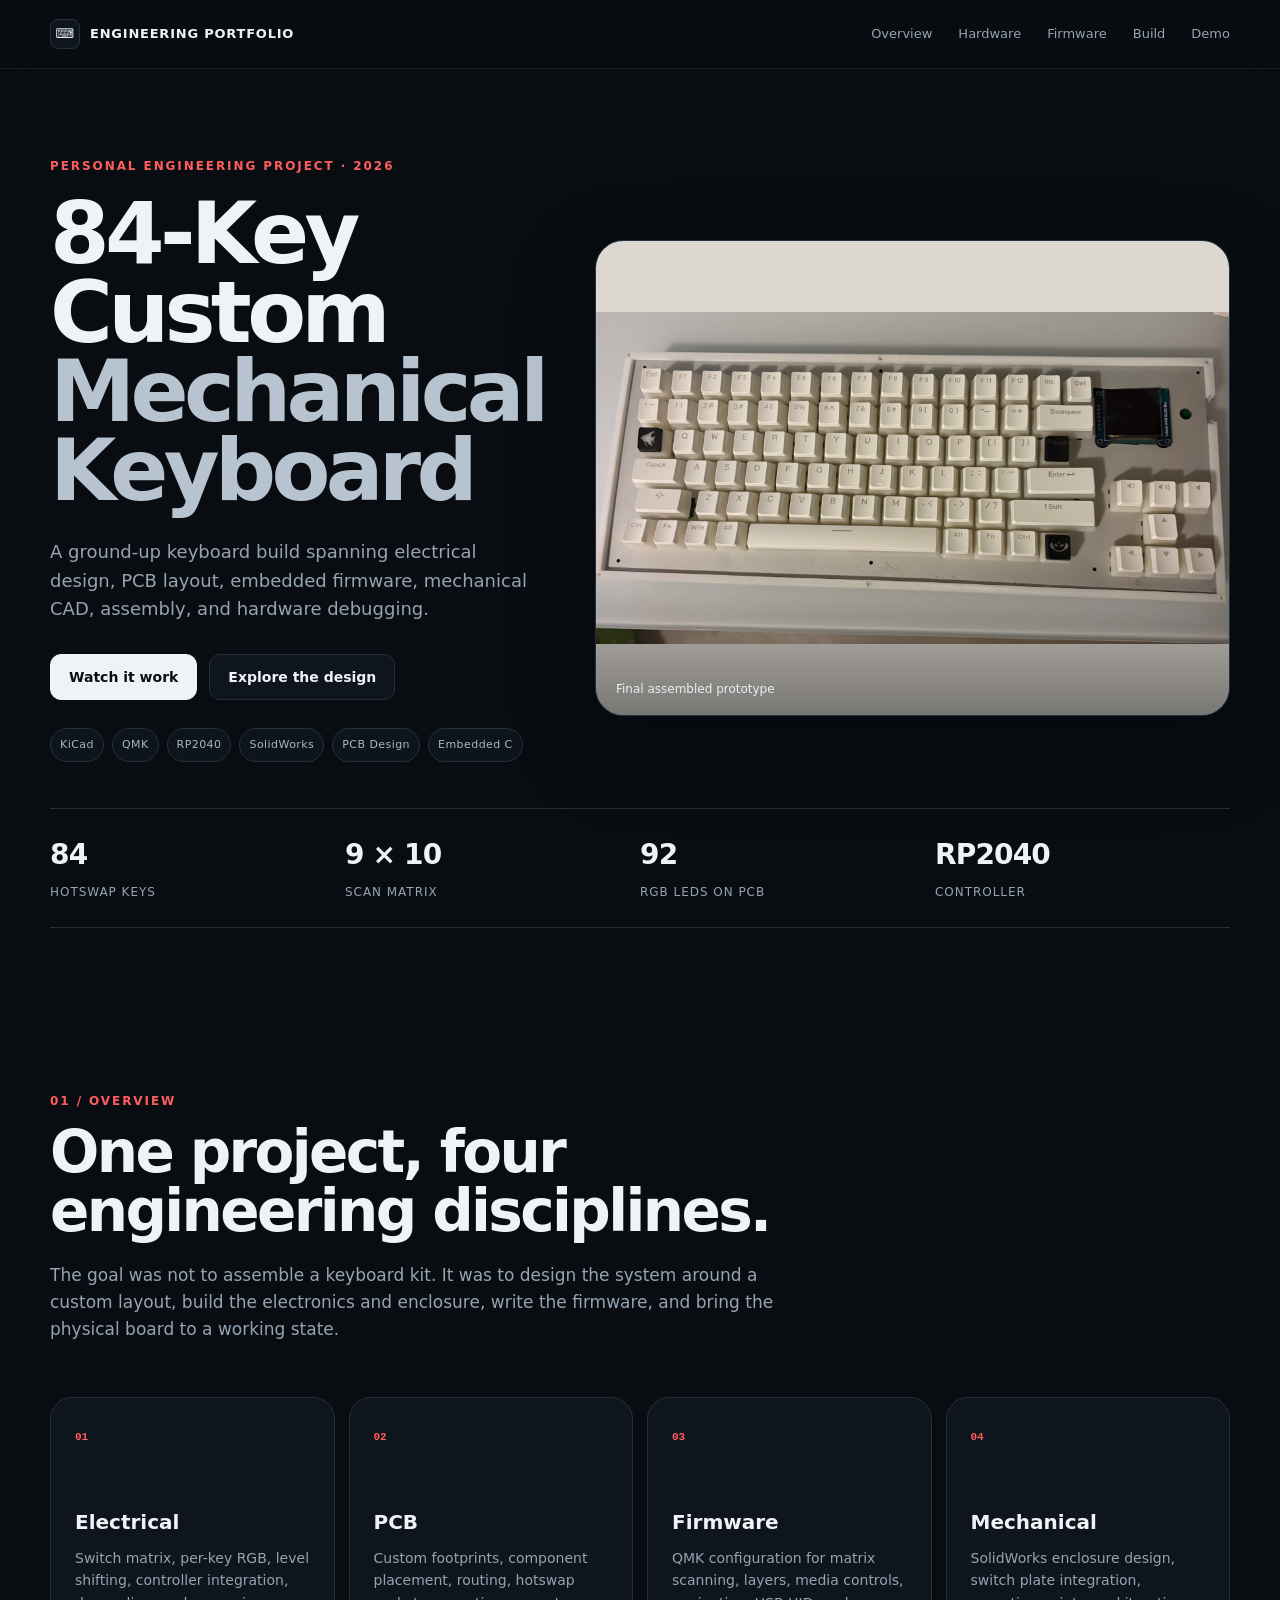
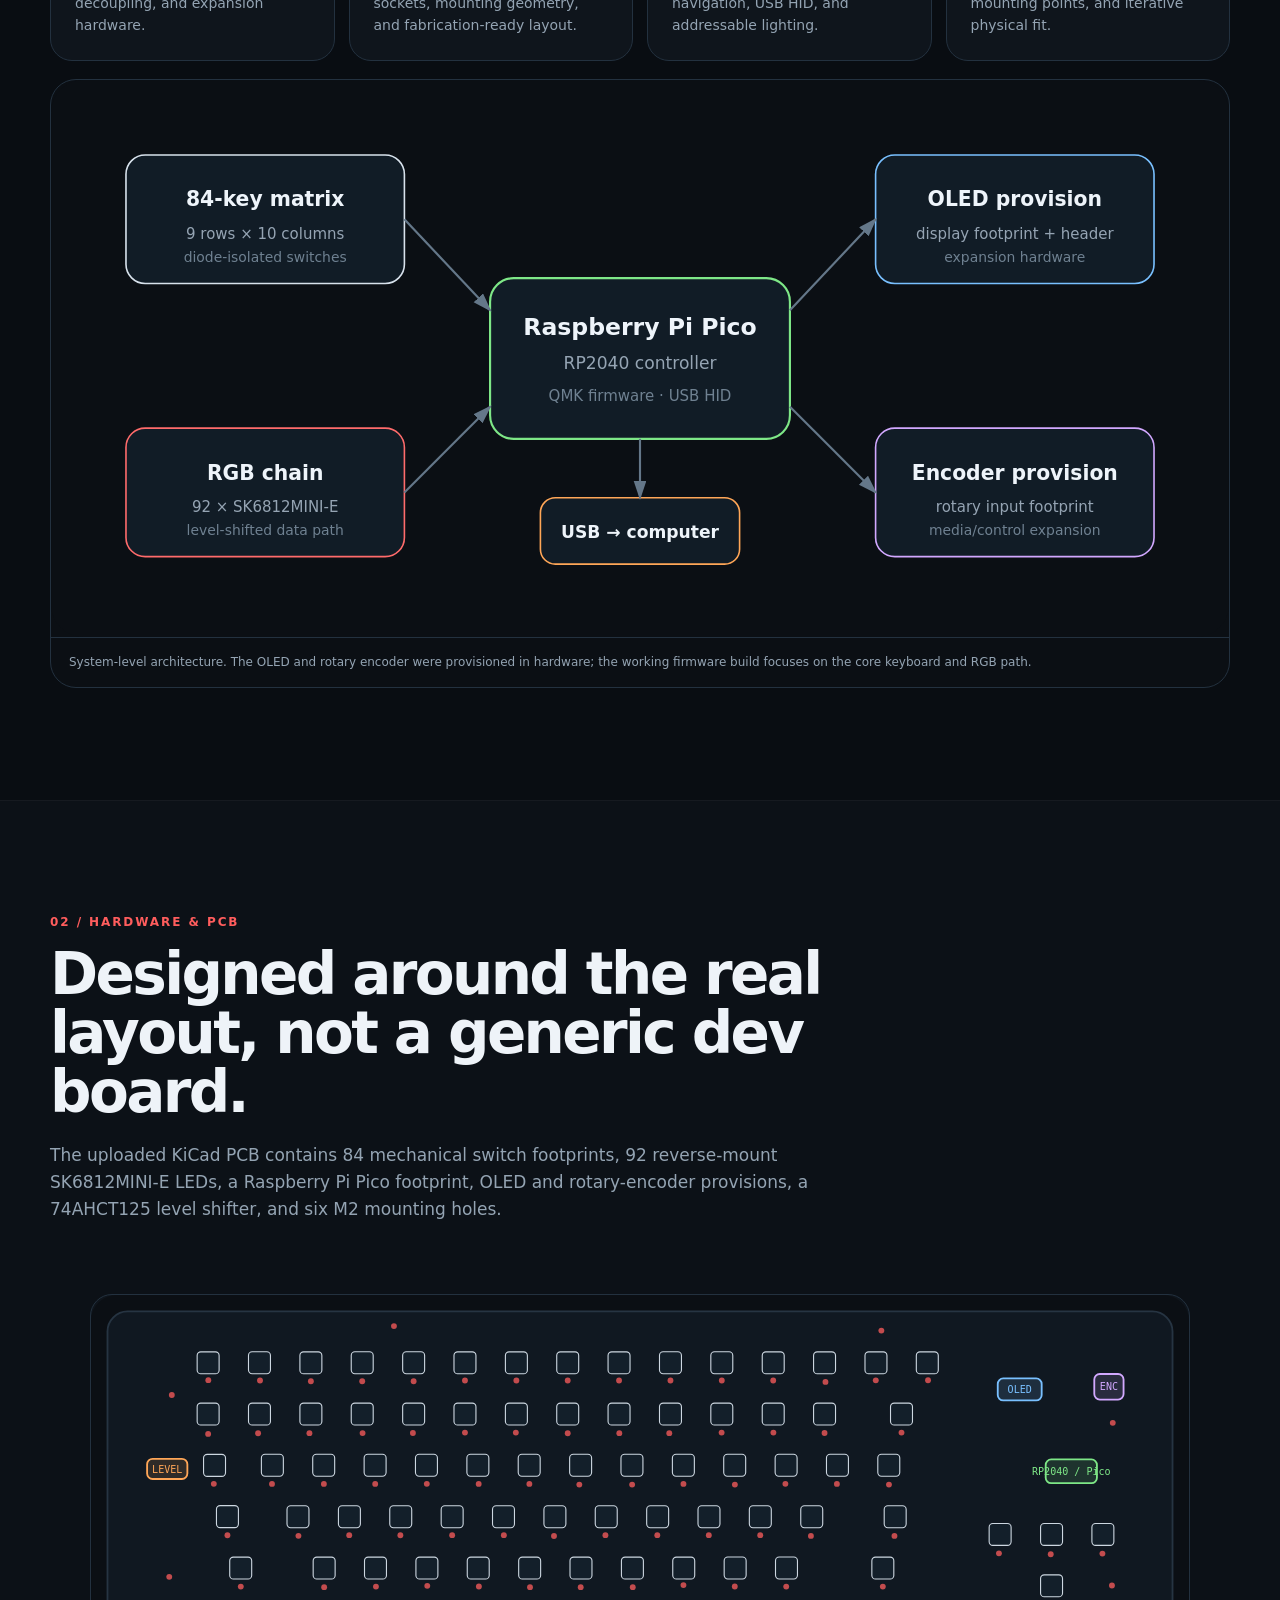
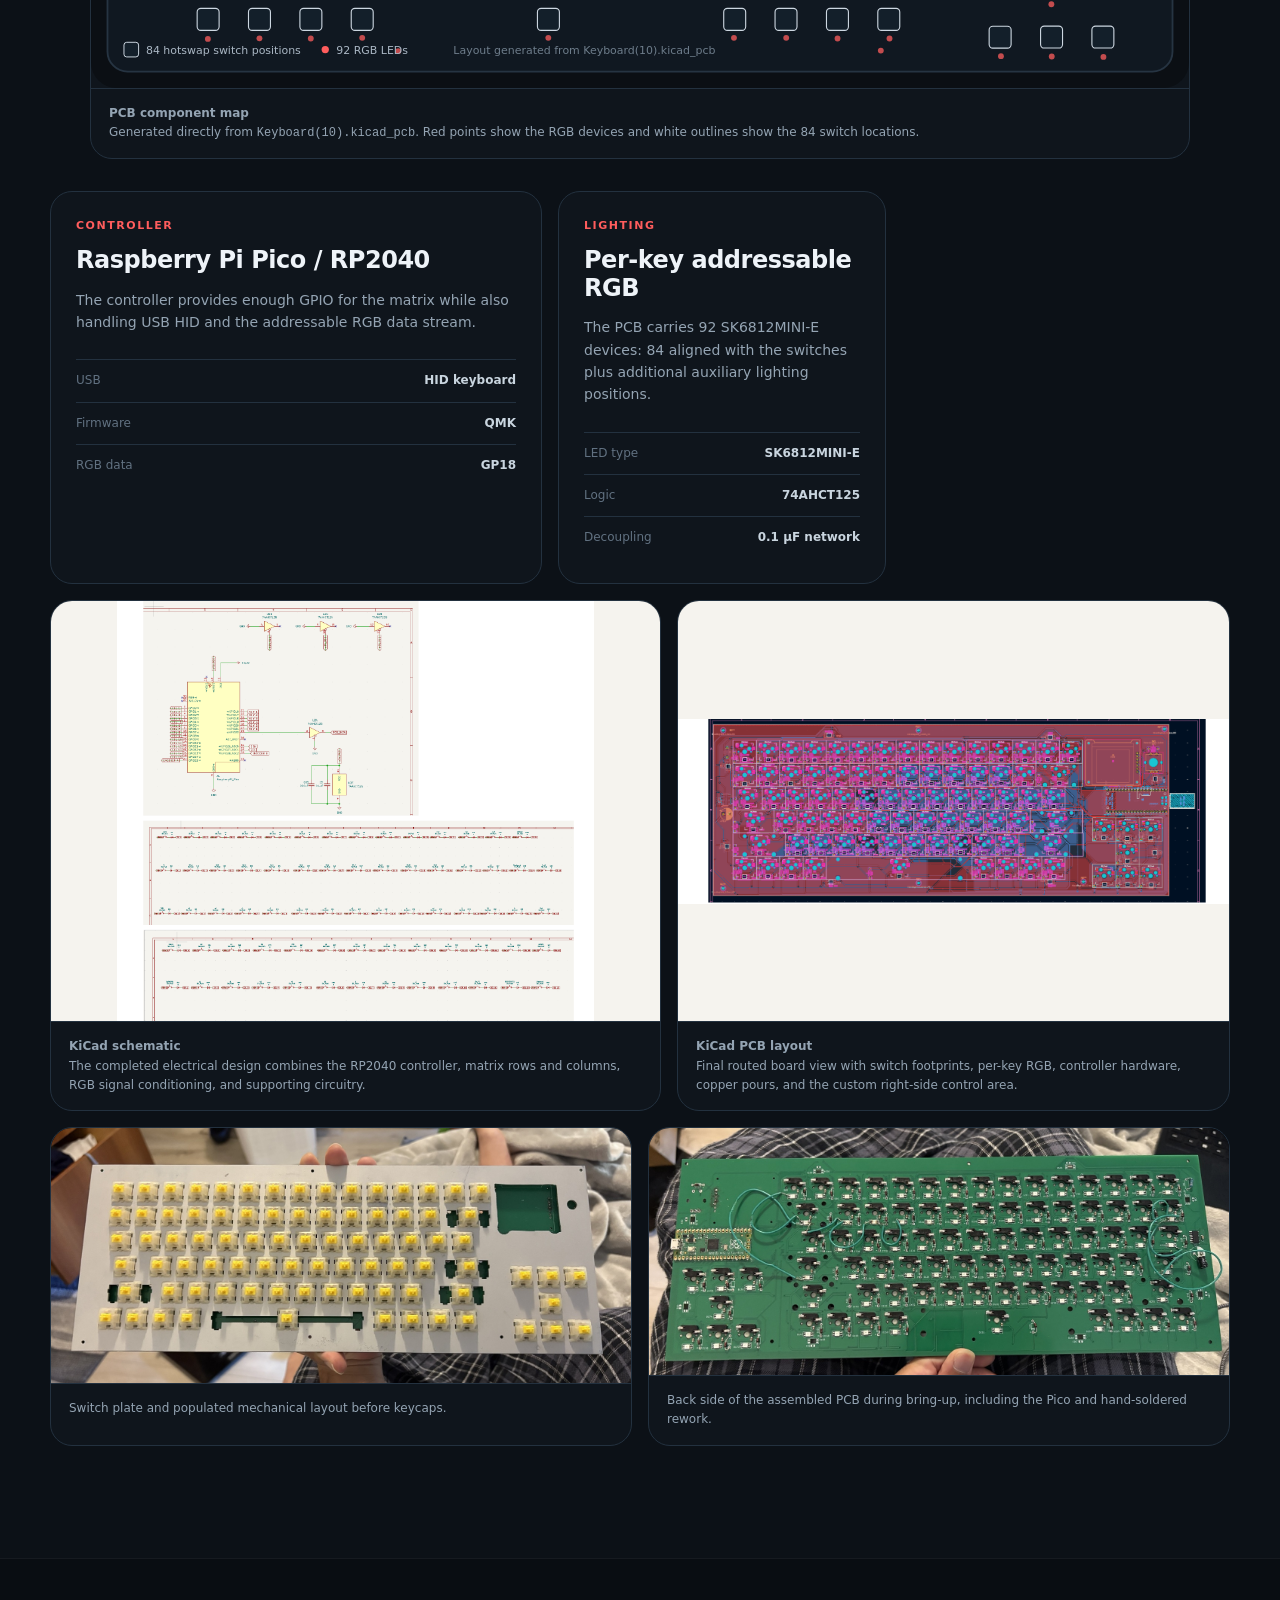
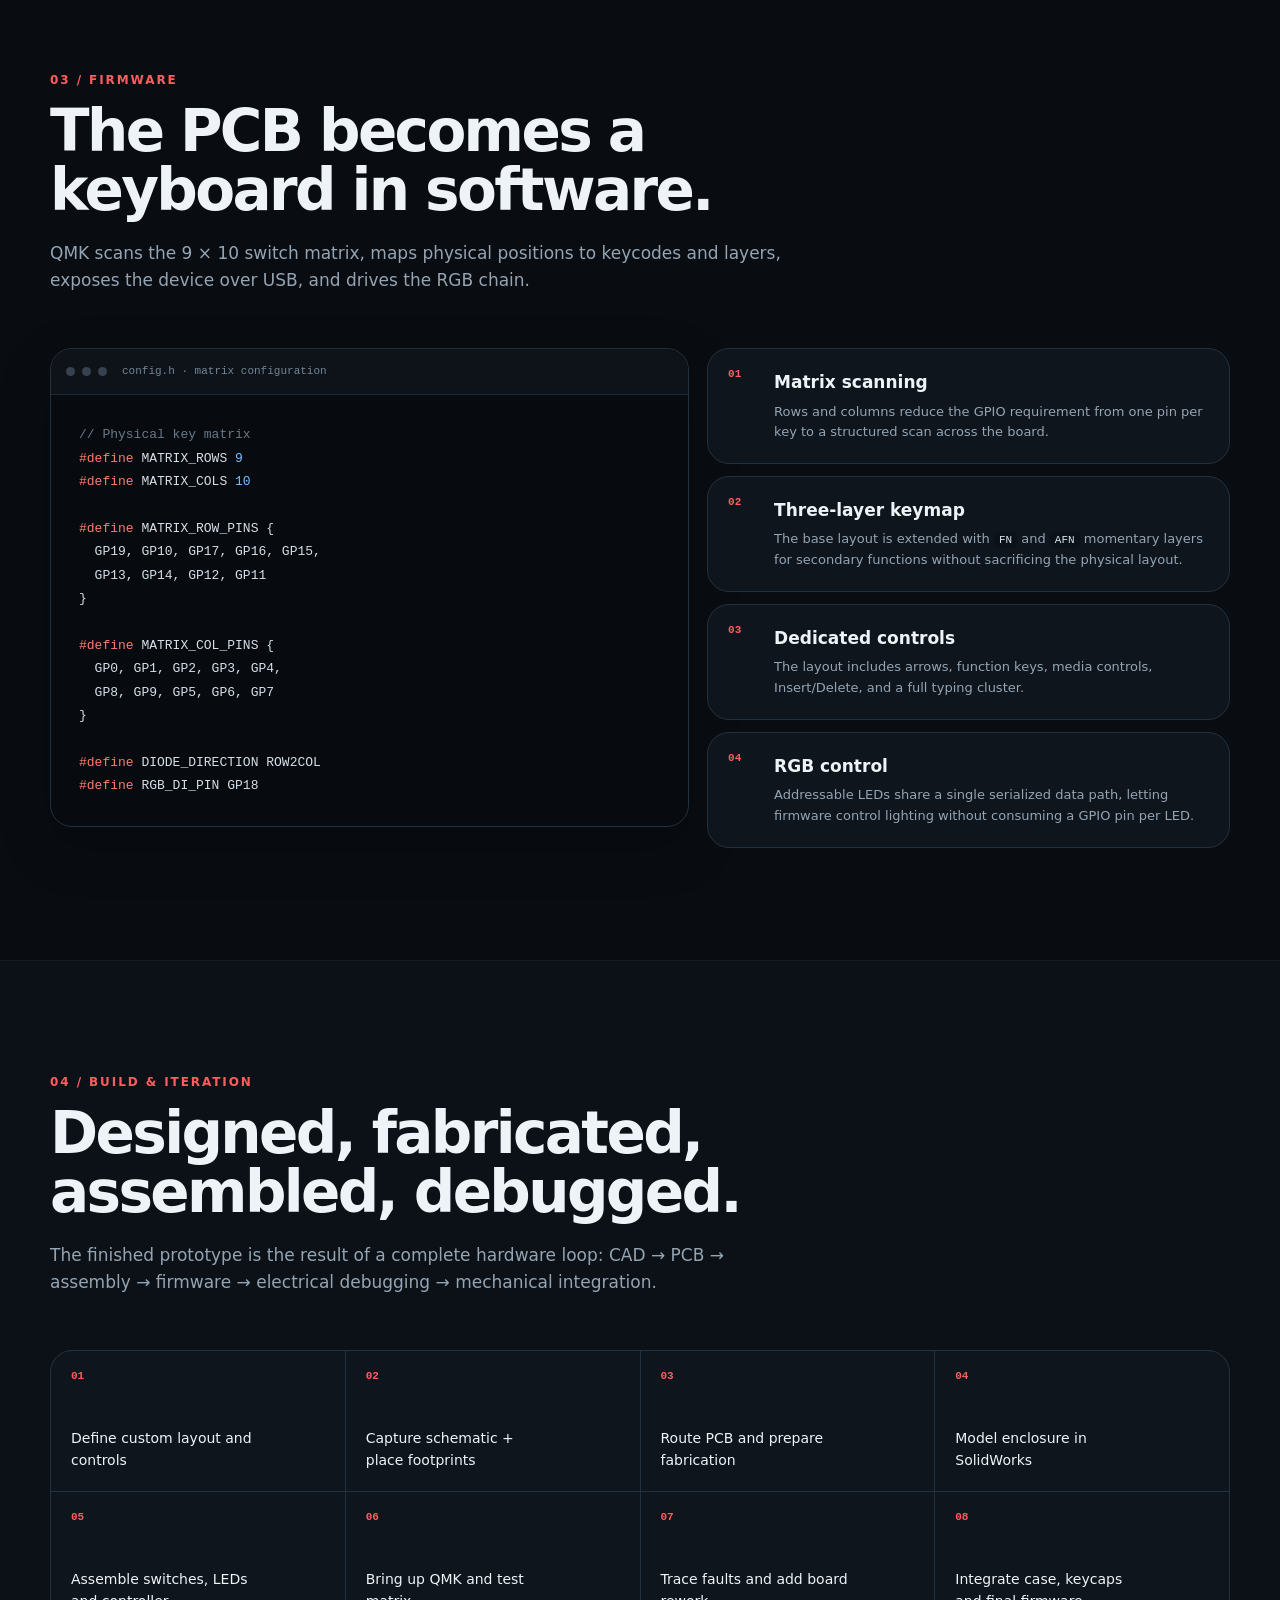
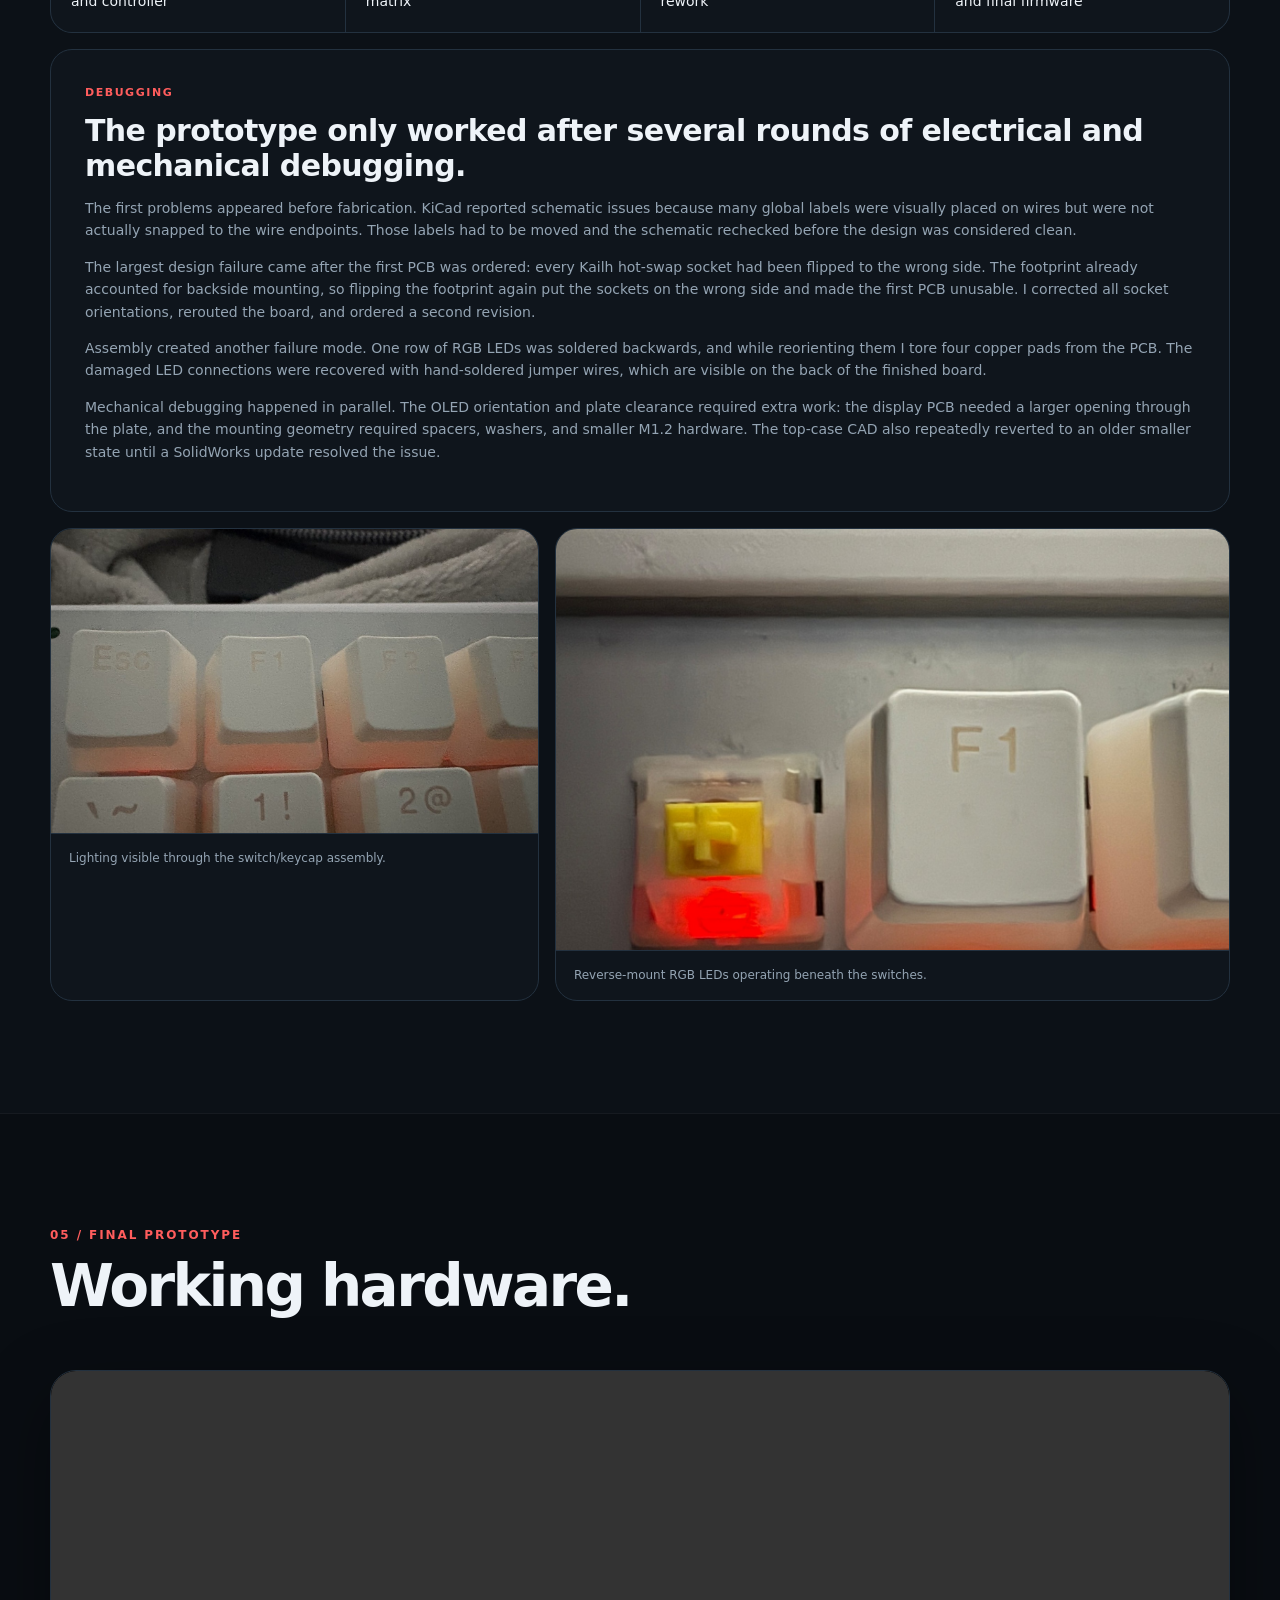
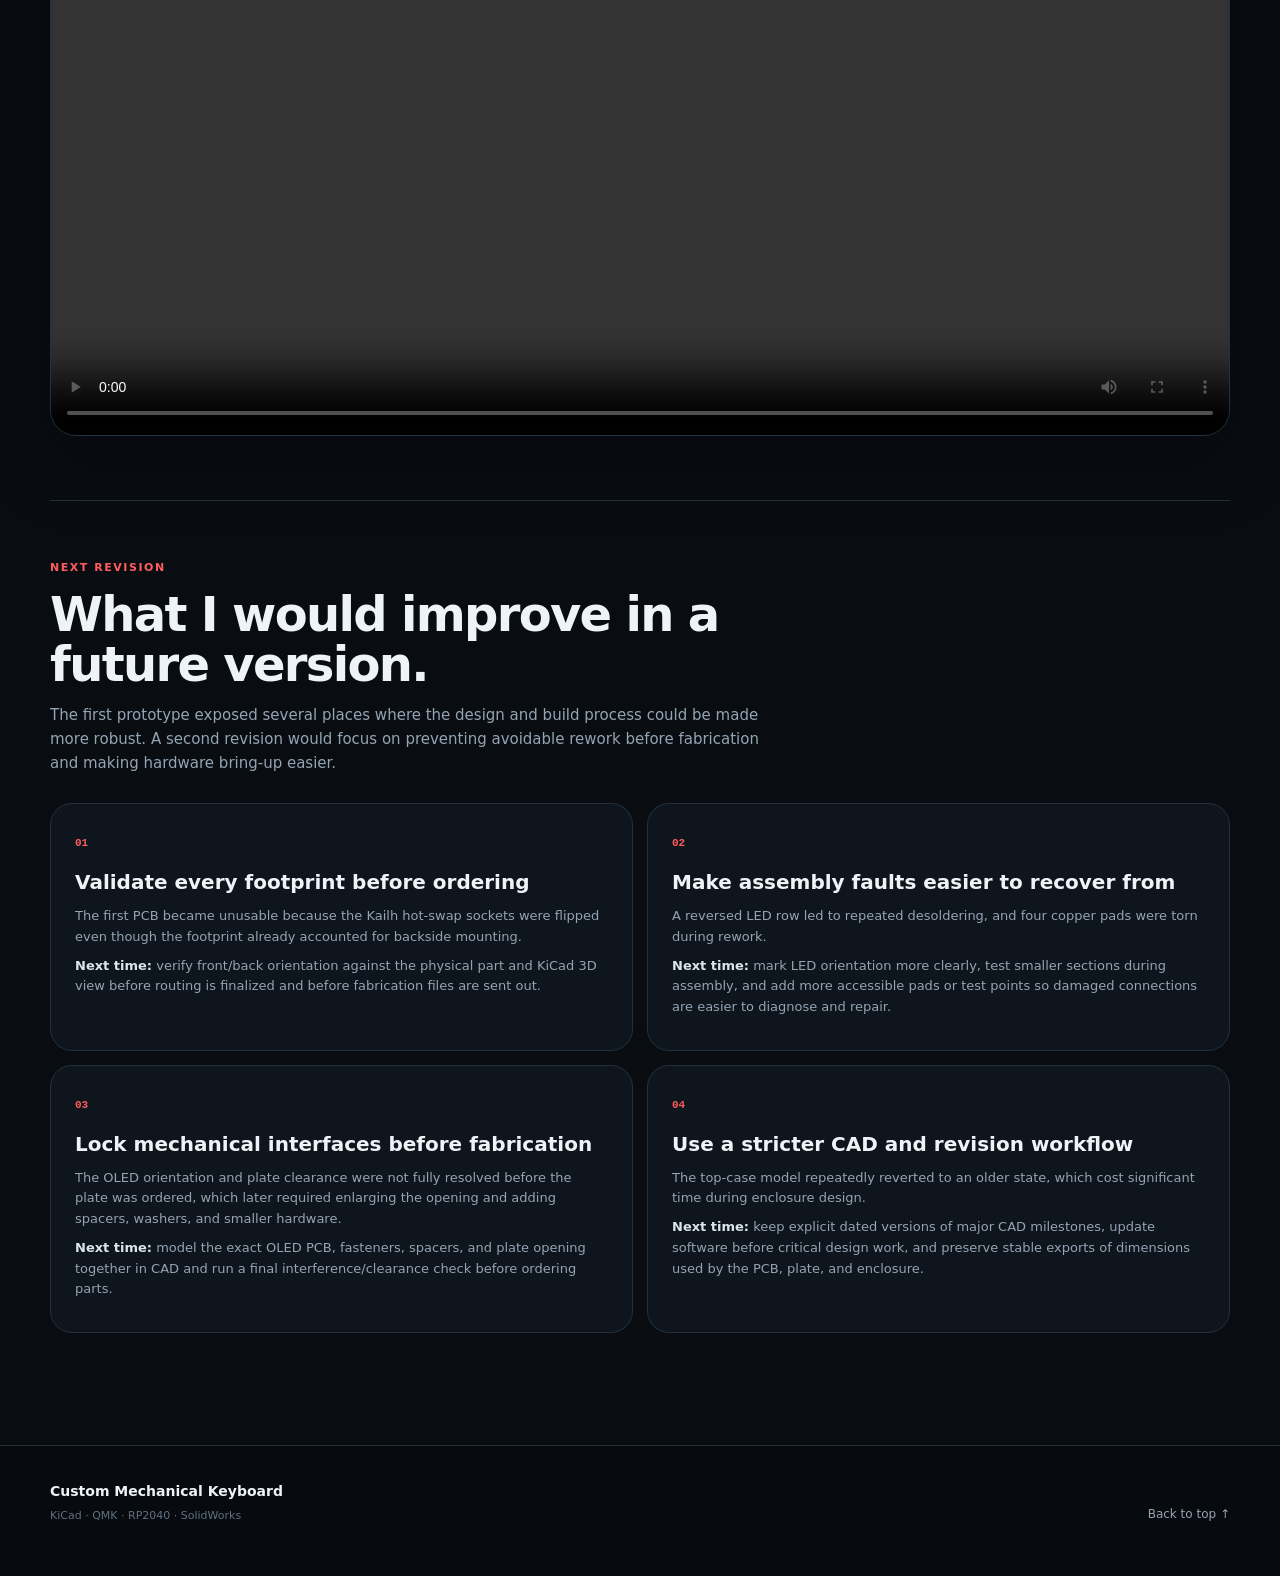
==== commit 2622bce9: "Add files via upload" ====
--- a/index.html
+++ b/index.html
@@ -118,11 +118,11 @@
 
         <div class="photo-pair">
           <figure class="photo-card reveal">
-            <img src="assets/switch-plate-v3.jpg" alt="Front of the keyboard PCB and plate with switches installed" loading="lazy" />
+            <img src="assets/switch-plate-v4.jpg" alt="Front of the keyboard PCB and plate with switches installed" loading="lazy" />
             <figcaption>Switch plate and populated mechanical layout before keycaps.</figcaption>
           </figure>
           <figure class="photo-card reveal">
-            <img src="assets/pcb-back-v3.jpg" alt="Back of the custom keyboard PCB showing the Pico, hotswap sockets, components and rework wires" loading="lazy" />
+            <img src="assets/pcb-back-v4.jpg" alt="Back of the custom keyboard PCB showing the Pico, hotswap sockets, components and rework wires" loading="lazy" />
             <figcaption>Back side of the assembled PCB during bring-up, including the Pico and hand-soldered rework.</figcaption>
           </figure>
         </div>
@@ -218,34 +218,34 @@
 
       <div class="faults-section reveal">
         <div class="faults-heading">
-          <span>FAULTS & FIXES</span>
-          <h2>What went wrong—and how I recovered the build.</h2>
-          <p>The project required multiple design revisions and physical repairs. These were the failures that had the biggest effect on the final keyboard.</p>
+          <span>NEXT REVISION</span>
+          <h2>What I would improve in a future version.</h2>
+          <p>The first prototype exposed several places where the design and build process could be made more robust. A second revision would focus on preventing avoidable rework before fabrication and making hardware bring-up easier.</p>
         </div>
         <div class="fault-grid">
           <article class="fault-card">
             <b>01</b>
-            <h3>Hot-swap sockets on the wrong side</h3>
-            <p><strong>Fault:</strong> Every Kailh socket on the first PCB was flipped even though the footprint already represented backside mounting.</p>
-            <p><strong>Fix:</strong> Corrected all socket orientations, rerouted the affected PCB connections, and ordered a new board revision.</p>
+            <h3>Validate every footprint before ordering</h3>
+            <p>The first PCB became unusable because the Kailh hot-swap sockets were flipped even though the footprint already accounted for backside mounting.</p>
+            <p><strong>Next time:</strong> verify front/back orientation against the physical part and KiCad 3D view before routing is finalized and before fabrication files are sent out.</p>
           </article>
           <article class="fault-card">
             <b>02</b>
-            <h3>Reversed RGB LEDs and torn pads</h3>
-            <p><strong>Fault:</strong> One LED row was soldered backwards. Reworking the LEDs tore four copper pads from the board.</p>
-            <p><strong>Fix:</strong> Reoriented the LEDs and restored the damaged connections using jumper wires soldered to surviving copper and component connections.</p>
+            <h3>Make assembly faults easier to recover from</h3>
+            <p>A reversed LED row led to repeated desoldering, and four copper pads were torn during rework.</p>
+            <p><strong>Next time:</strong> mark LED orientation more clearly, test smaller sections during assembly, and add more accessible pads or test points so damaged connections are easier to diagnose and repair.</p>
           </article>
           <article class="fault-card">
             <b>03</b>
-            <h3>OLED orientation and clearance</h3>
-            <p><strong>Fault:</strong> The OLED was upside down in the KiCad design and its PCB needed more clearance through the already-ordered plate.</p>
-            <p><strong>Fix:</strong> Used the display in its workable orientation, enlarged the plate opening with a Dremel, and added spacers, washers, and M1.2 screws for mounting.</p>
+            <h3>Lock mechanical interfaces before fabrication</h3>
+            <p>The OLED orientation and plate clearance were not fully resolved before the plate was ordered, which later required enlarging the opening and adding spacers, washers, and smaller hardware.</p>
+            <p><strong>Next time:</strong> model the exact OLED PCB, fasteners, spacers, and plate opening together in CAD and run a final interference/clearance check before ordering parts.</p>
           </article>
           <article class="fault-card">
             <b>04</b>
-            <h3>Top-case CAD repeatedly reverted</h3>
-            <p><strong>Fault:</strong> The top-case model repeatedly opened in an older, smaller state, blocking enclosure progress.</p>
-            <p><strong>Fix:</strong> After extensive troubleshooting, updating the CAD software stopped the reversion and allowed the enclosure to be completed.</p>
+            <h3>Use a stricter CAD and revision workflow</h3>
+            <p>The top-case model repeatedly reverted to an older state, which cost significant time during enclosure design.</p>
+            <p><strong>Next time:</strong> keep explicit dated versions of major CAD milestones, update software before critical design work, and preserve stable exports of dimensions used by the PCB, plate, and enclosure.</p>
           </article>
         </div>
       </div>
--- a/styles.css
+++ b/styles.css
@@ -30,7 +30,7 @@
 .section{padding:112px 0;scroll-margin-top:68px}.section-alt{background:#0c1117;border-top:1px solid rgba(255,255,255,.04);border-bottom:1px solid rgba(255,255,255,.04)}.section-heading{max-width:820px;margin-bottom:54px}.section-heading h2{font-size:clamp(34px,4.7vw,58px);line-height:1.02;letter-spacing:-.045em;margin:12px 0 20px}.section-heading p{font-size:17px;color:var(--muted);margin:0;max-width:760px}
 .discipline-grid{display:grid;grid-template-columns:repeat(4,1fr);gap:14px}.discipline,.technical-card,.story,.mini-card{background:var(--panel);border:1px solid var(--line);border-radius:var(--radius)}.discipline{padding:24px;min-height:220px}.discipline>span,.mini-card>span{color:var(--accent);font:700 11px/1 ui-monospace,monospace}.discipline h3{font-size:20px;margin:58px 0 9px}.discipline p{margin:0;color:var(--muted);font-size:14px}
 .wide-figure{margin:18px 0 0;border:1px solid var(--line);border-radius:26px;overflow:hidden;background:#0b0f14}.wide-figure img{width:100%;height:auto}.wide-figure figcaption,.technical-card figcaption,.photo-card figcaption{padding:15px 18px;color:var(--muted);font-size:12px;border-top:1px solid var(--line)}
-.hardware-grid{display:grid;grid-template-columns:1.2fr .8fr .8fr;gap:16px;align-items:stretch}.technical-card{overflow:hidden}.technical-card.span-2{grid-column:1 / -1}.technical-card.span-2 img{width:100%}.technical-card:not(.span-2){padding:25px}.card-label{color:var(--accent);font-size:11px;font-weight:800;letter-spacing:.14em;text-transform:uppercase}.technical-card h3,.story h3{font-size:24px;line-height:1.15;letter-spacing:-.02em;margin:12px 0}.technical-card p,.story p{color:var(--muted);font-size:14px}.spec-list{margin:26px 0 0}.spec-list div{display:flex;justify-content:space-between;gap:20px;border-top:1px solid var(--line);padding:11px 0;font-size:12px}.spec-list dt{color:var(--faint)}.spec-list dd{margin:0;color:#c9d5df;font-weight:650}.photo-pair{display:grid;grid-template-columns:1fr 1fr;gap:16px;margin-top:16px}.photo-card{margin:0;background:var(--panel);border:1px solid var(--line);border-radius:var(--radius);overflow:hidden}.photo-card img{width:100%;aspect-ratio:4/3;object-fit:cover}
+.hardware-grid{display:grid;grid-template-columns:1.2fr .8fr .8fr;gap:16px;align-items:stretch}.technical-card{overflow:hidden}.technical-card.span-2{grid-column:1 / -1}.technical-card.span-2 img{width:100%}.technical-card:not(.span-2){padding:25px}.card-label{color:var(--accent);font-size:11px;font-weight:800;letter-spacing:.14em;text-transform:uppercase}.technical-card h3,.story h3{font-size:24px;line-height:1.15;letter-spacing:-.02em;margin:12px 0}.technical-card p,.story p{color:var(--muted);font-size:14px}.spec-list{margin:26px 0 0}.spec-list div{display:flex;justify-content:space-between;gap:20px;border-top:1px solid var(--line);padding:11px 0;font-size:12px}.spec-list dt{color:var(--faint)}.spec-list dd{margin:0;color:#c9d5df;font-weight:650}.photo-pair{display:grid;grid-template-columns:1fr 1fr;gap:16px;margin-top:16px}.photo-card{margin:0;background:var(--panel);border:1px solid var(--line);border-radius:var(--radius);overflow:hidden}.photo-card img{width:100%;aspect-ratio:4/3;object-fit:cover}.photo-pair .photo-card img{aspect-ratio:auto;object-fit:contain;background:#0b0f14}
 .code-layout{display:grid;grid-template-columns:1.1fr .9fr;gap:18px;align-items:start}.code-window{border:1px solid var(--line);border-radius:22px;overflow:hidden;background:#070a0e;box-shadow:0 20px 50px rgba(0,0,0,.28)}.code-title{height:46px;display:flex;align-items:center;gap:7px;padding:0 15px;border-bottom:1px solid #202b35;background:#0d1319}.code-title span{width:9px;height:9px;border-radius:50%;background:#354250}.code-title b{margin-left:8px;color:#758596;font:500 11px/1 ui-monospace,monospace}.code-window pre{margin:0;padding:28px;overflow:auto;font-size:13px;line-height:1.8;color:#d5dfE8}.kw{color:#ff7b72}.num{color:#79c0ff}.cmt{color:#687988}.firmware-notes{display:grid;gap:12px}.mini-card{display:grid;grid-template-columns:32px 1fr;gap:14px;padding:20px}.mini-card h3{font-size:17px;margin:0 0 5px}.mini-card p{font-size:13px;color:var(--muted);margin:0}.mini-card code{font-size:11px;color:#d8e4ee;background:#0a1118;padding:2px 5px;border-radius:5px}
 .timeline{display:grid;grid-template-columns:repeat(4,1fr);gap:1px;background:var(--line);border:1px solid var(--line);border-radius:22px;overflow:hidden}.timeline div{min-height:140px;background:var(--panel);padding:20px;display:flex;flex-direction:column;justify-content:space-between}.timeline b{font:700 11px/1 ui-monospace,monospace;color:var(--accent)}.timeline span{font-size:14px;max-width:190px}.story-grid{display:grid;grid-template-columns:1fr;gap:16px;margin-top:16px}.story{padding:34px}.story h3{font-size:30px}.lesson-box{margin-top:26px;padding:18px;border:1px solid #384657;border-radius:14px;background:#0b1219}.lesson-box strong{display:block;font-size:12px;color:#dce6ee;margin-bottom:6px}.lesson-box span{font-size:13px;color:var(--muted)}.lighting-gallery{display:grid;grid-template-columns:.42fr .58fr;gap:16px;margin-top:16px}.lighting-gallery .photo-card img{aspect-ratio:16/10}.lighting-gallery .wide img{object-position:center}
 .video-frame{position:relative;padding-top:56.25%;background:#05070a;border:1px solid var(--line);border-radius:26px;overflow:hidden;box-shadow:0 24px 70px rgba(0,0,0,.35)}.video-frame iframe,.video-frame video{position:absolute;inset:0;width:100%;height:100%;border:0;background:#000}.takeaways{display:grid;grid-template-columns:.9fr 1.1fr;gap:70px;margin-top:64px;padding-top:52px;border-top:1px solid var(--line)}.takeaways>div span{font-size:11px;text-transform:uppercase;letter-spacing:.14em;color:var(--accent);font-weight:800}.takeaways h2{font-size:34px;line-height:1.08;letter-spacing:-.035em;margin:12px 0}.takeaways ul{margin:0;padding:0;list-style:none}.takeaways li{padding:13px 0 13px 26px;border-bottom:1px solid var(--line);color:var(--muted);position:relative}.takeaways li:before{content:"↳";position:absolute;left:0;color:var(--accent)}
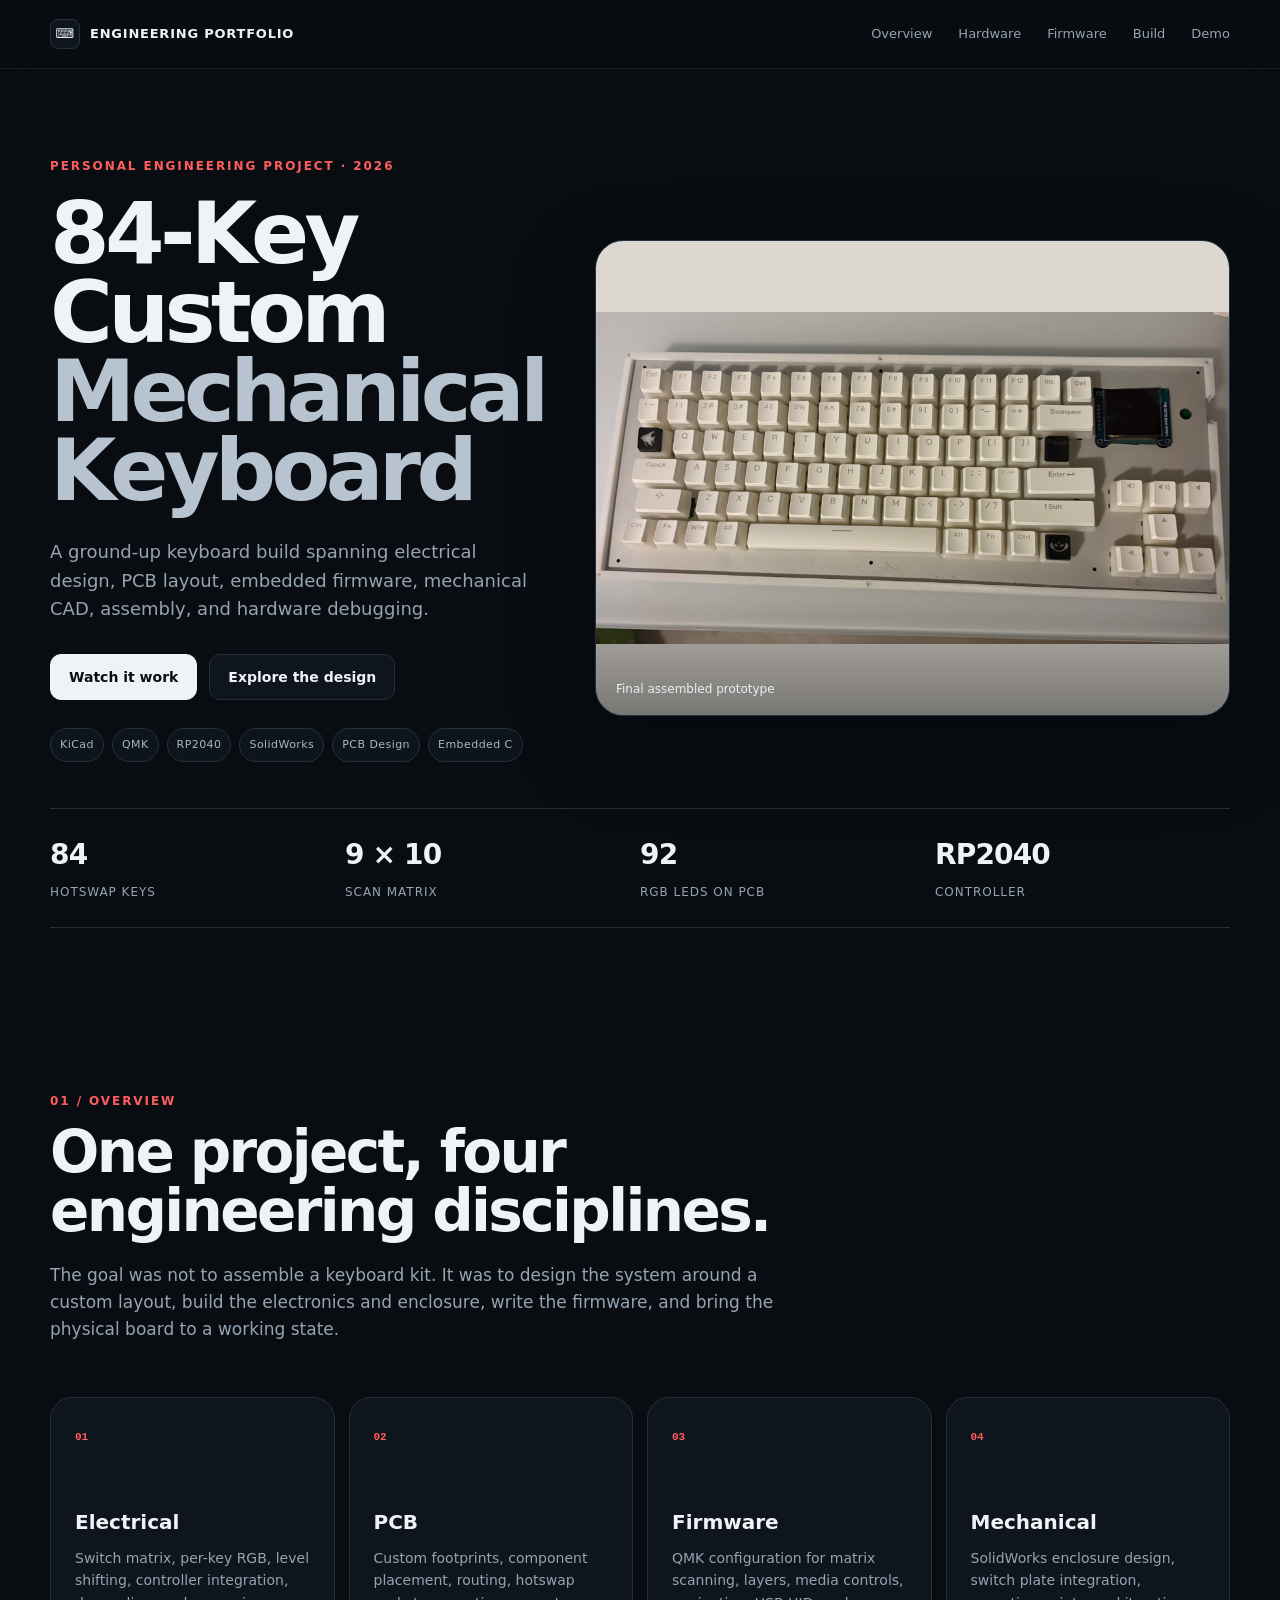
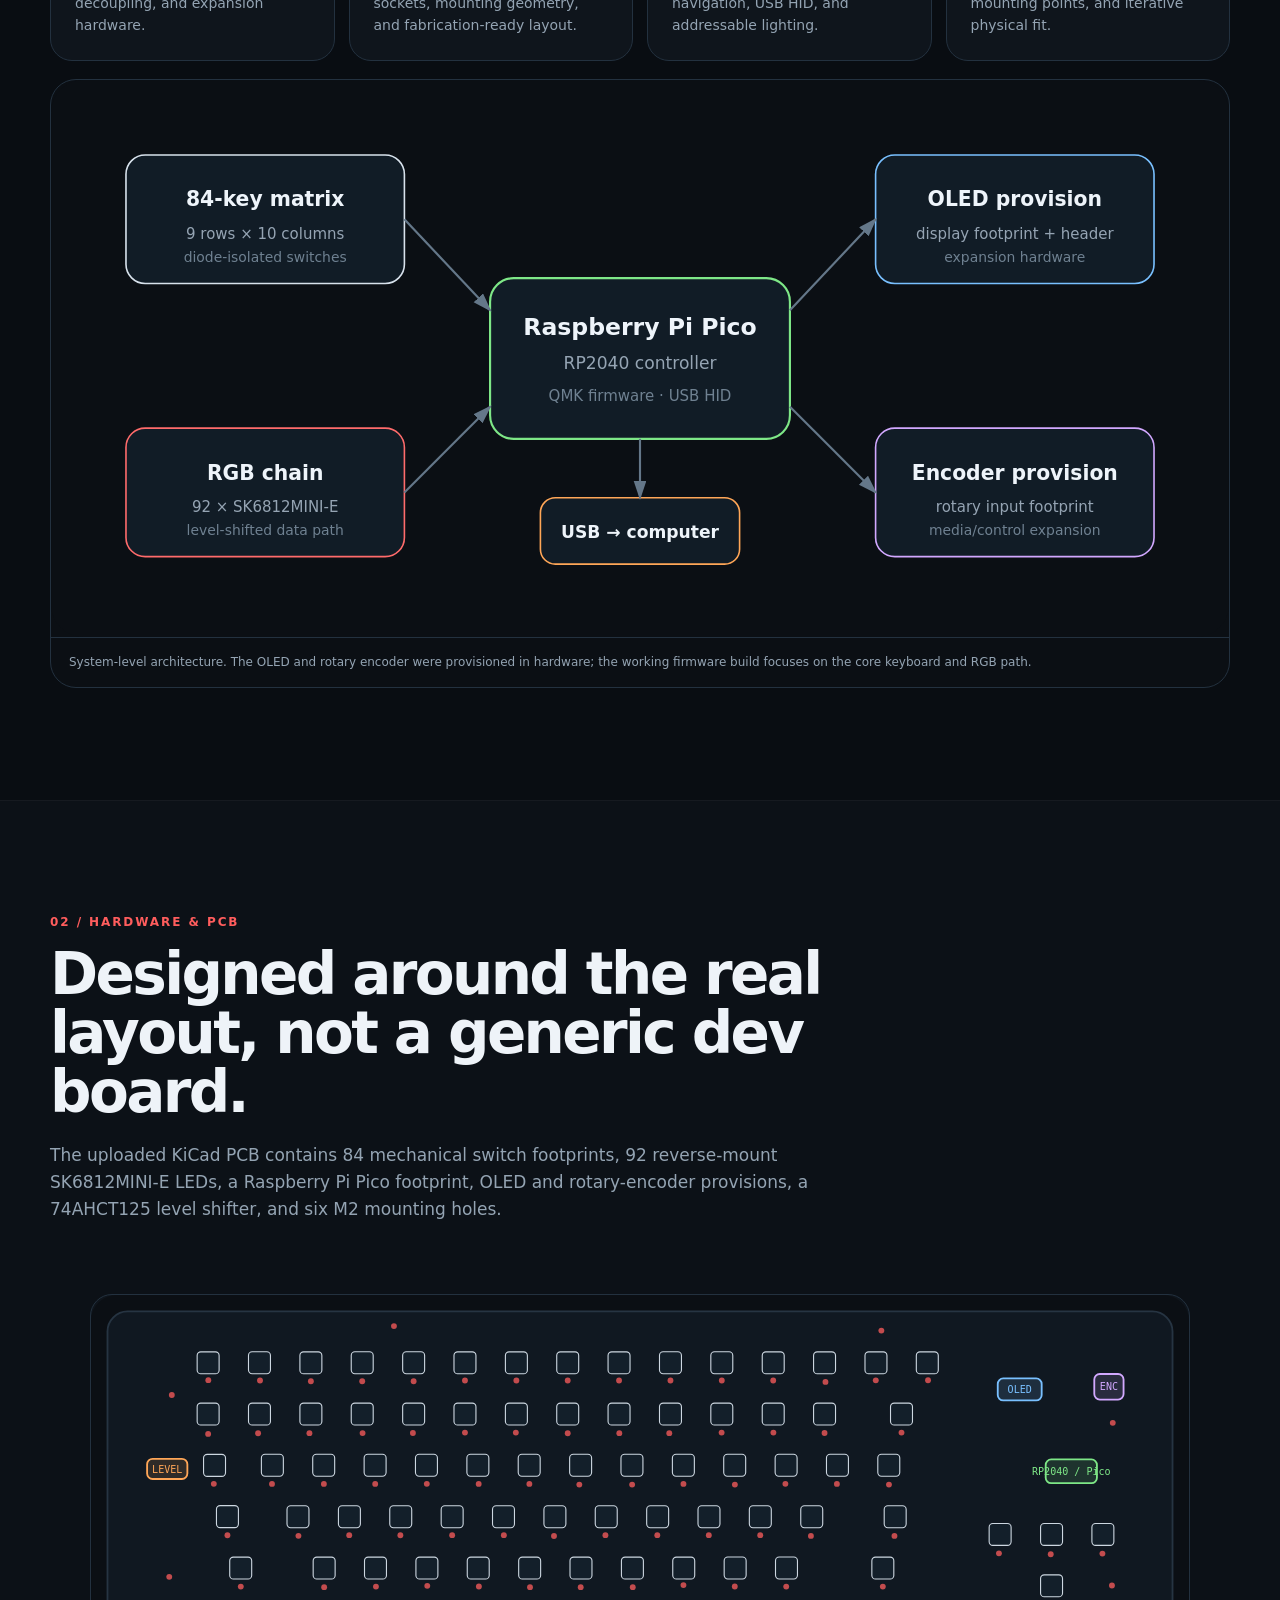
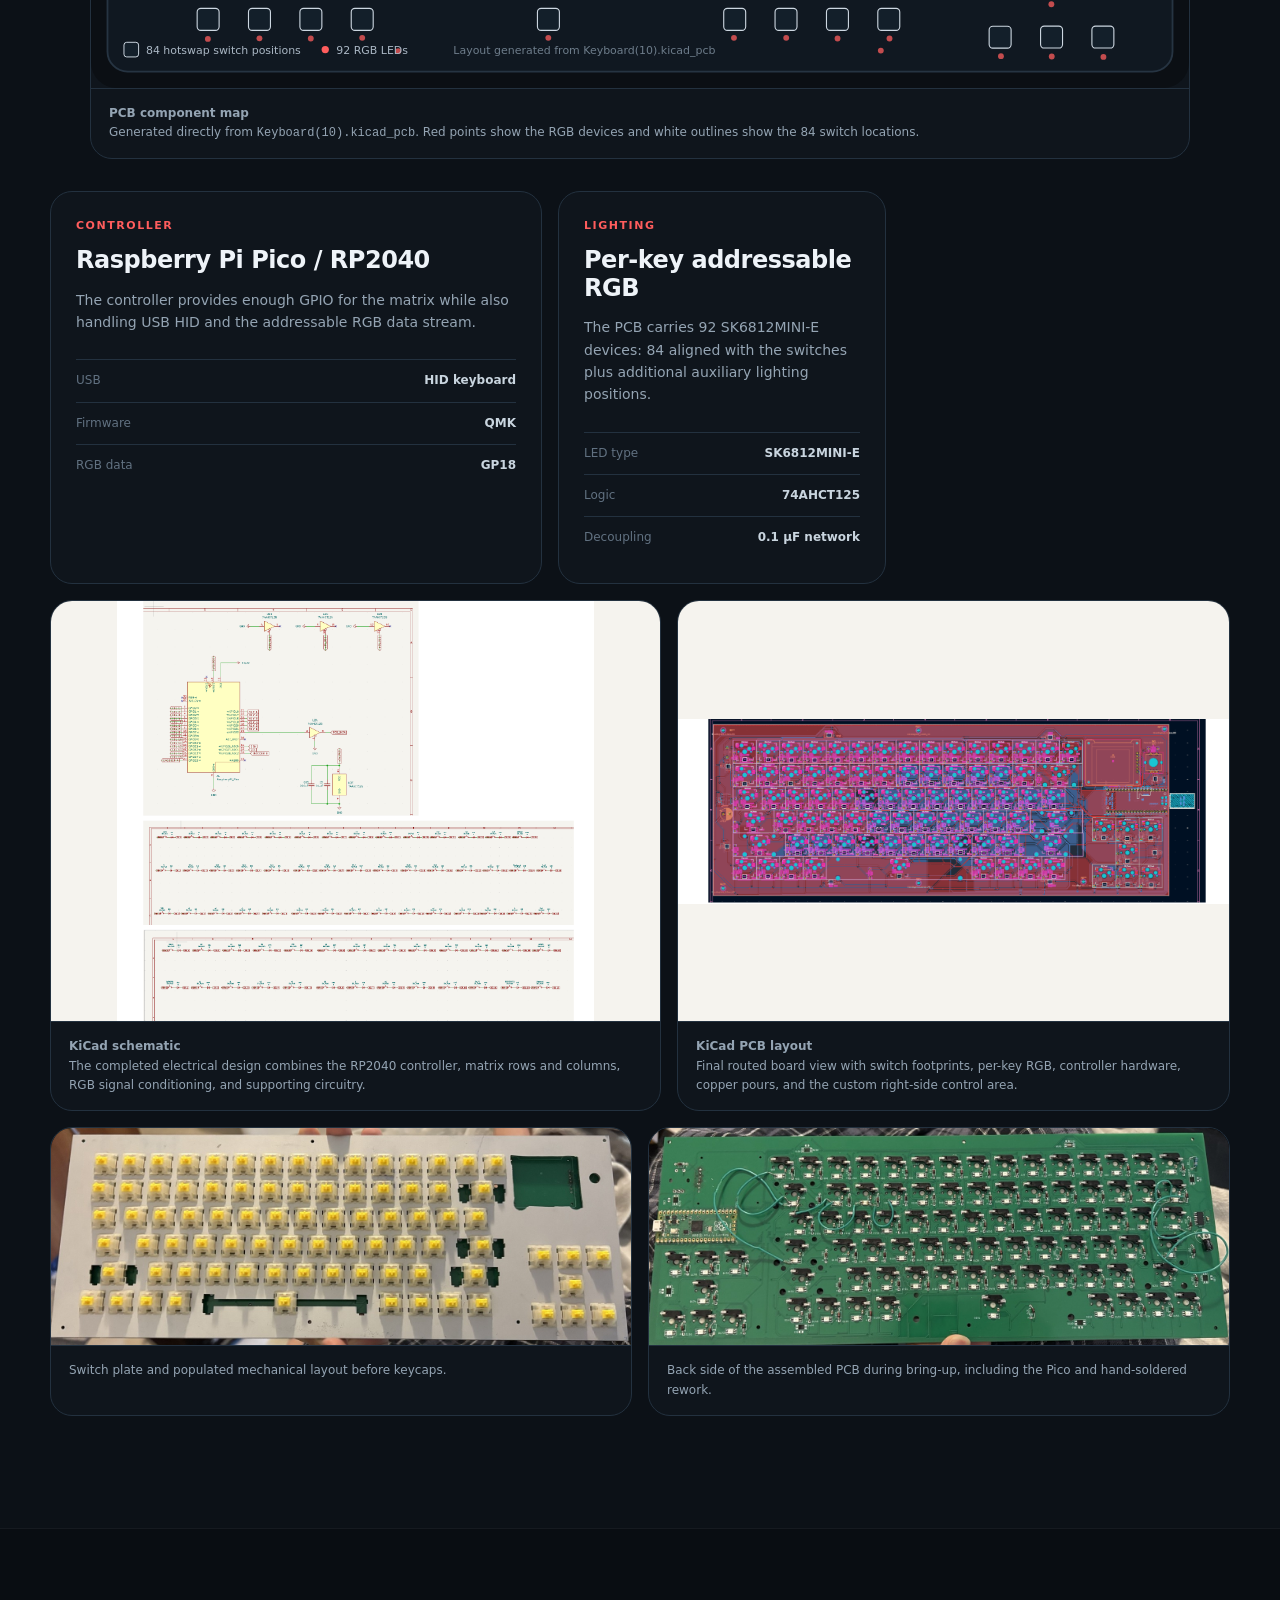
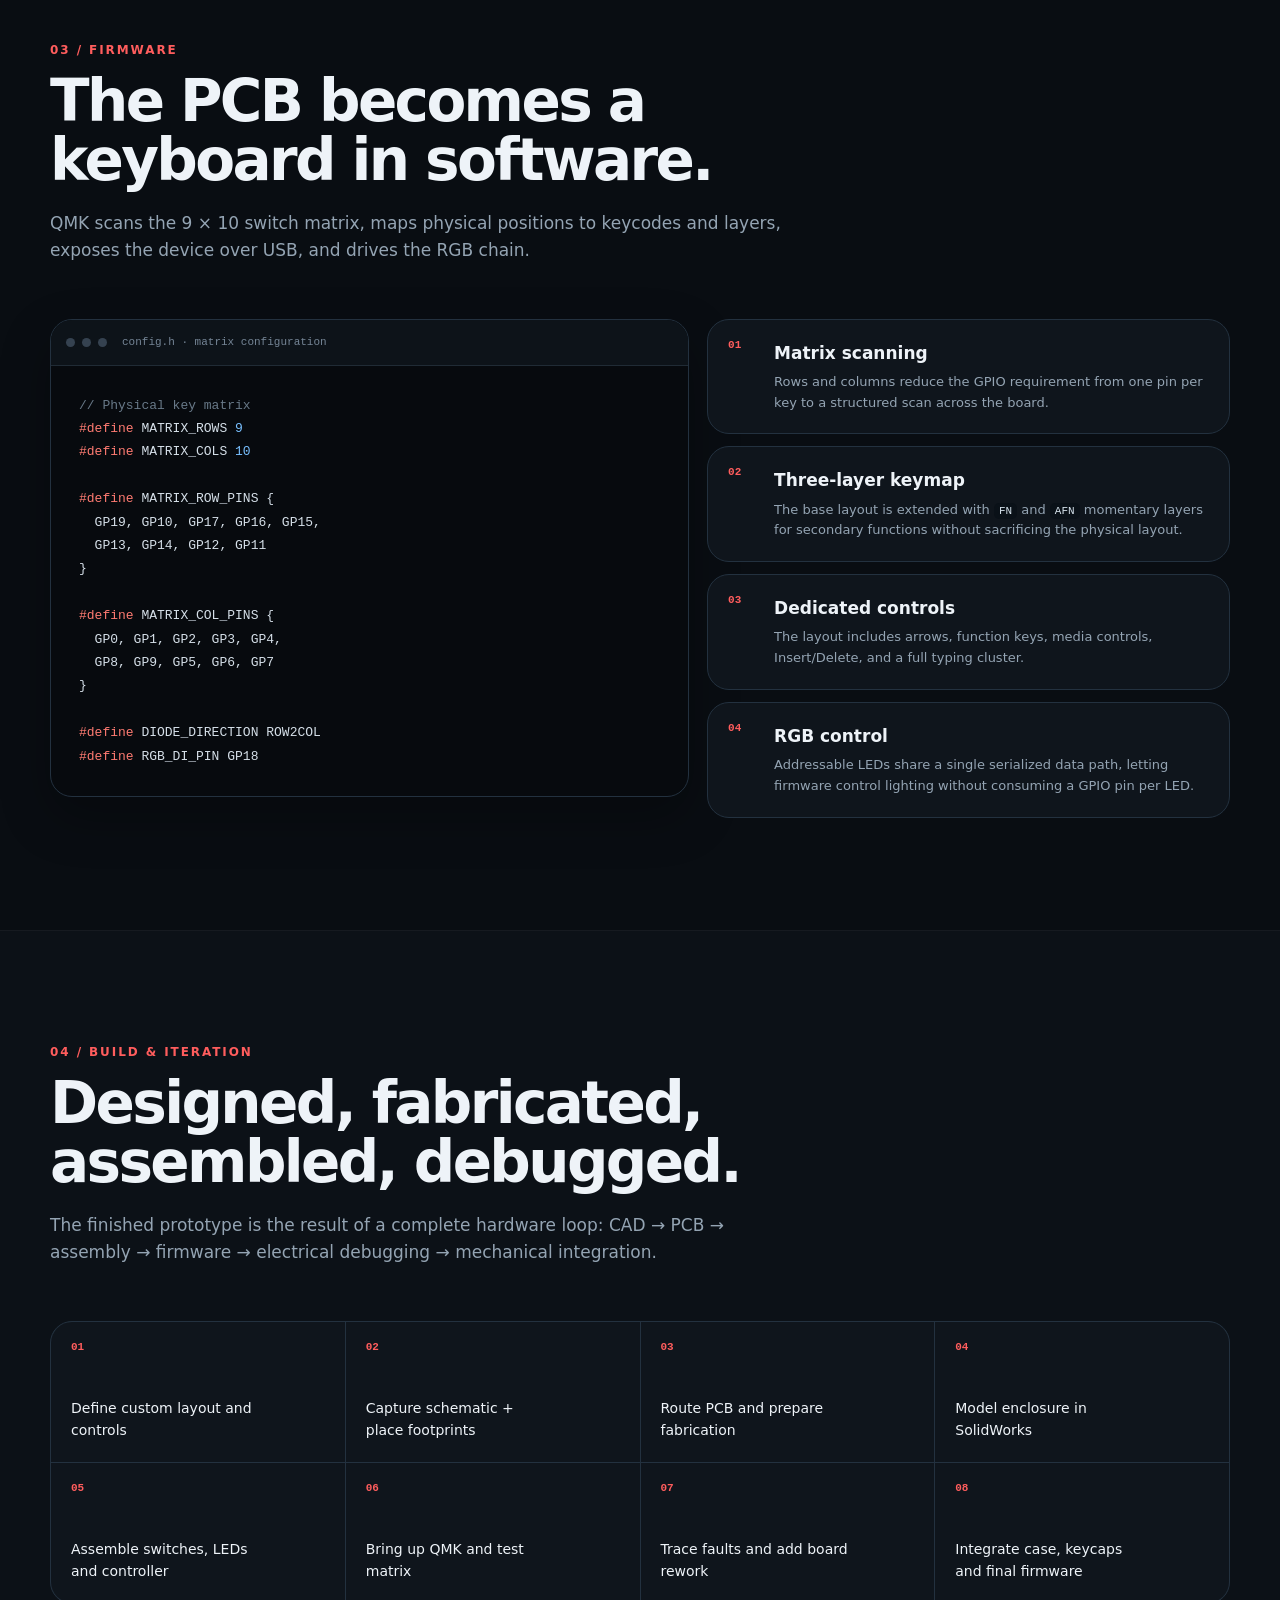
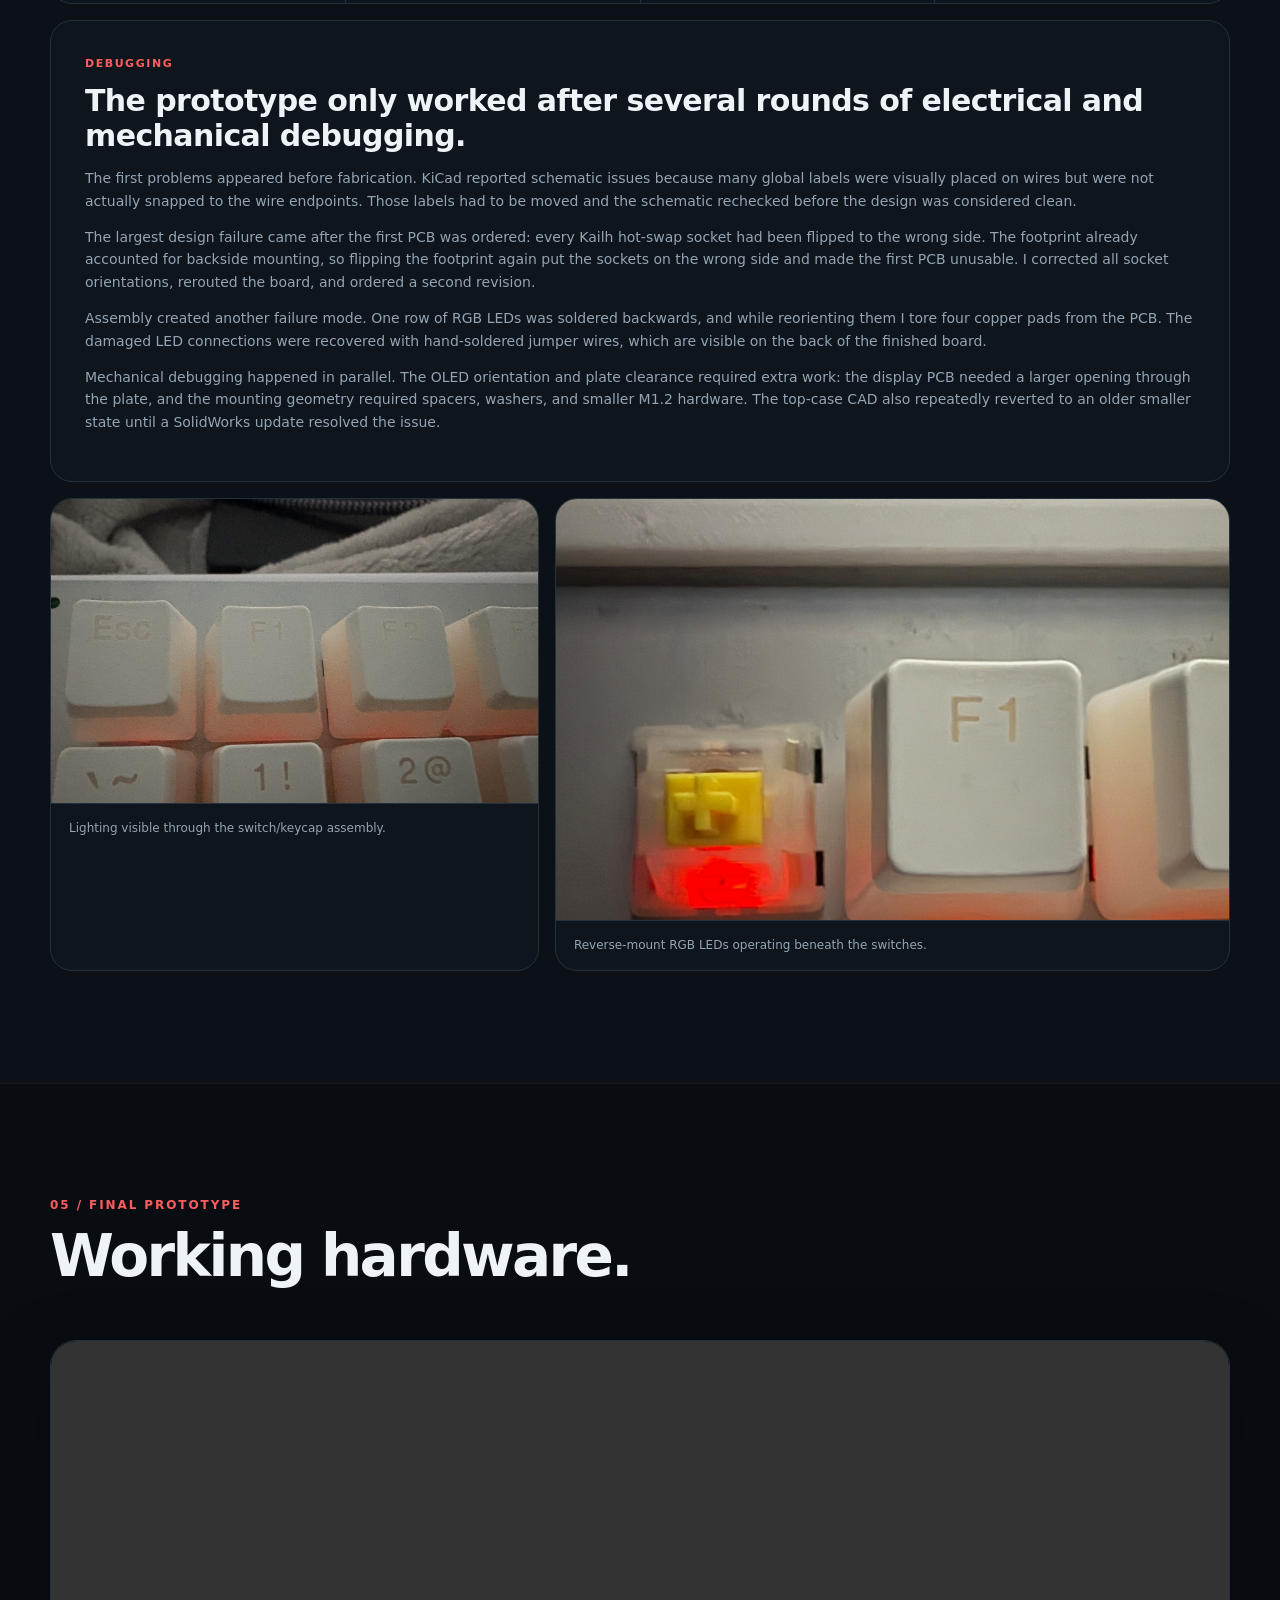
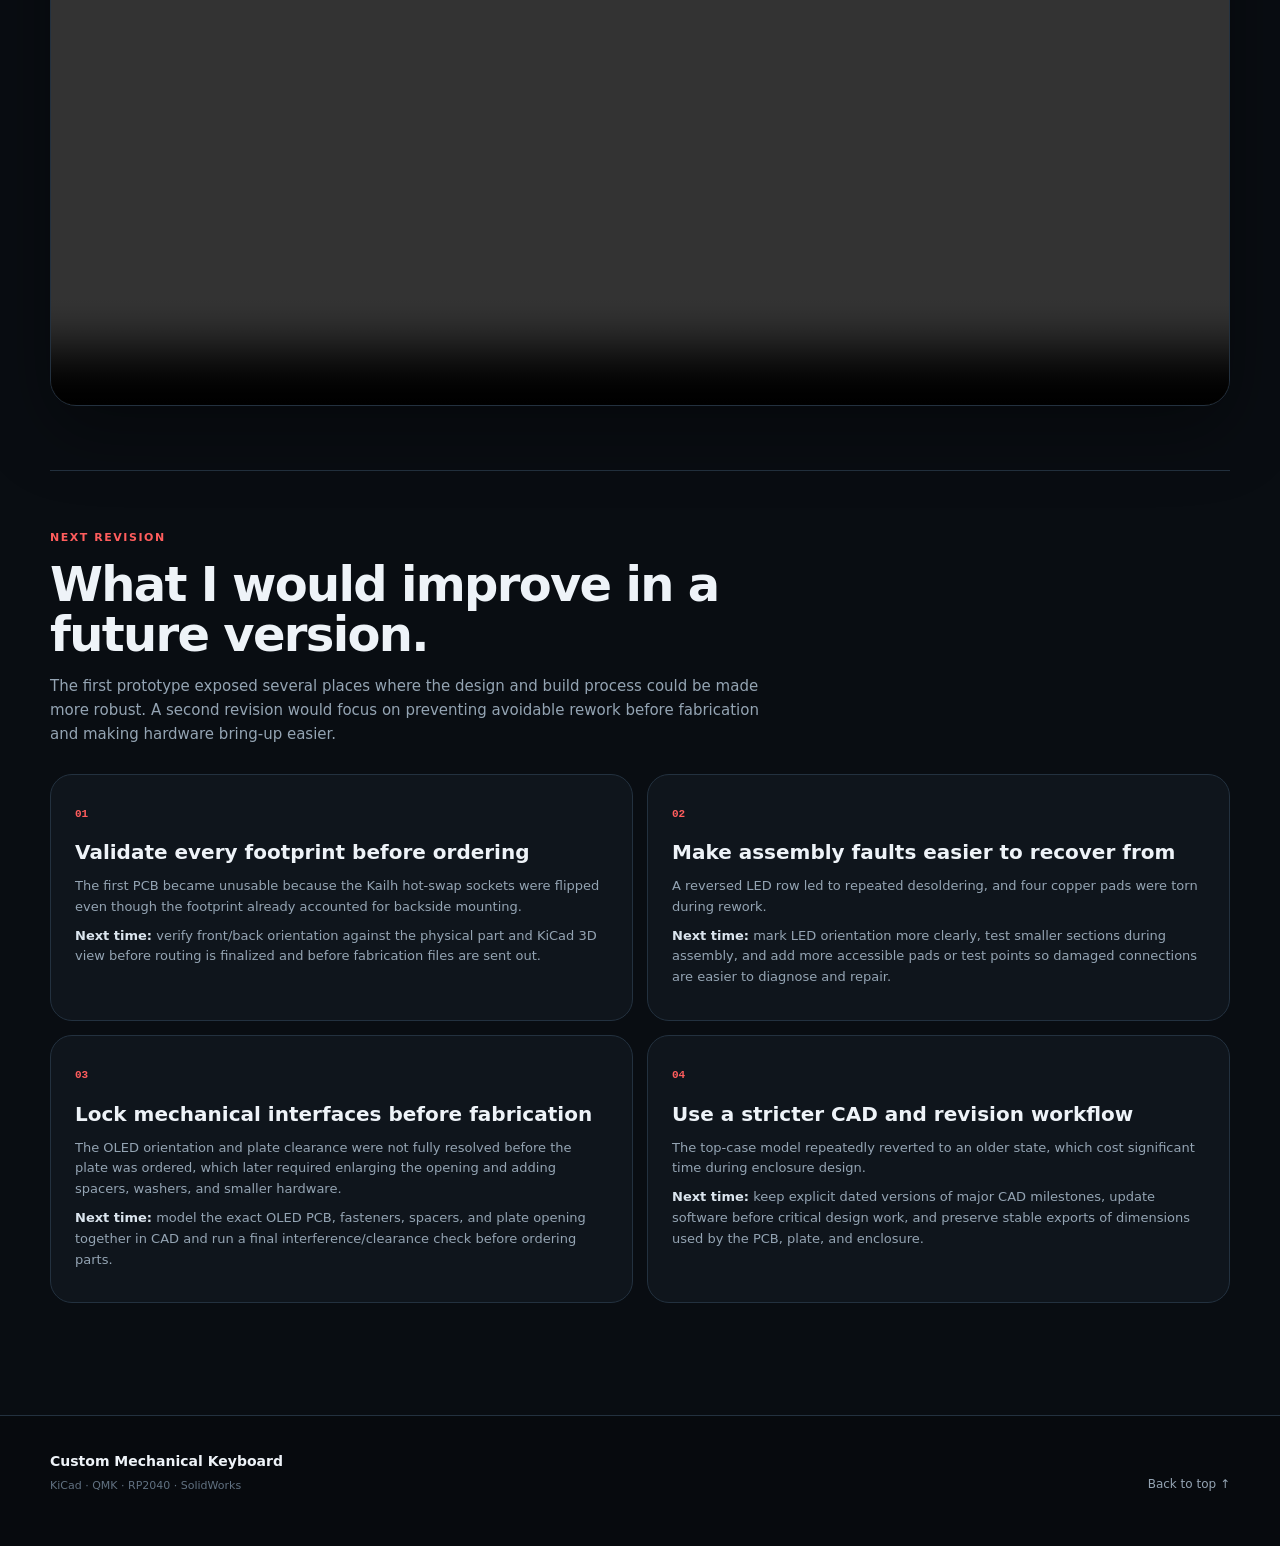
==== commit 304a8625: "Add files via upload" ====
--- a/index.html
+++ b/index.html
@@ -118,11 +118,11 @@
 
         <div class="photo-pair">
           <figure class="photo-card reveal">
-            <img src="assets/switch-plate-v4.jpg" alt="Front of the keyboard PCB and plate with switches installed" loading="lazy" />
+            <img src="assets/switch-plate-v5.jpg" alt="Front of the keyboard PCB and plate with switches installed" loading="lazy" />
             <figcaption>Switch plate and populated mechanical layout before keycaps.</figcaption>
           </figure>
           <figure class="photo-card reveal">
-            <img src="assets/pcb-back-v4.jpg" alt="Back of the custom keyboard PCB showing the Pico, hotswap sockets, components and rework wires" loading="lazy" />
+            <img src="assets/pcb-back-v5.jpg" alt="Back of the custom keyboard PCB showing the Pico, hotswap sockets, components and rework wires" loading="lazy" />
             <figcaption>Back side of the assembled PCB during bring-up, including the Pico and hand-soldered rework.</figcaption>
           </figure>
         </div>
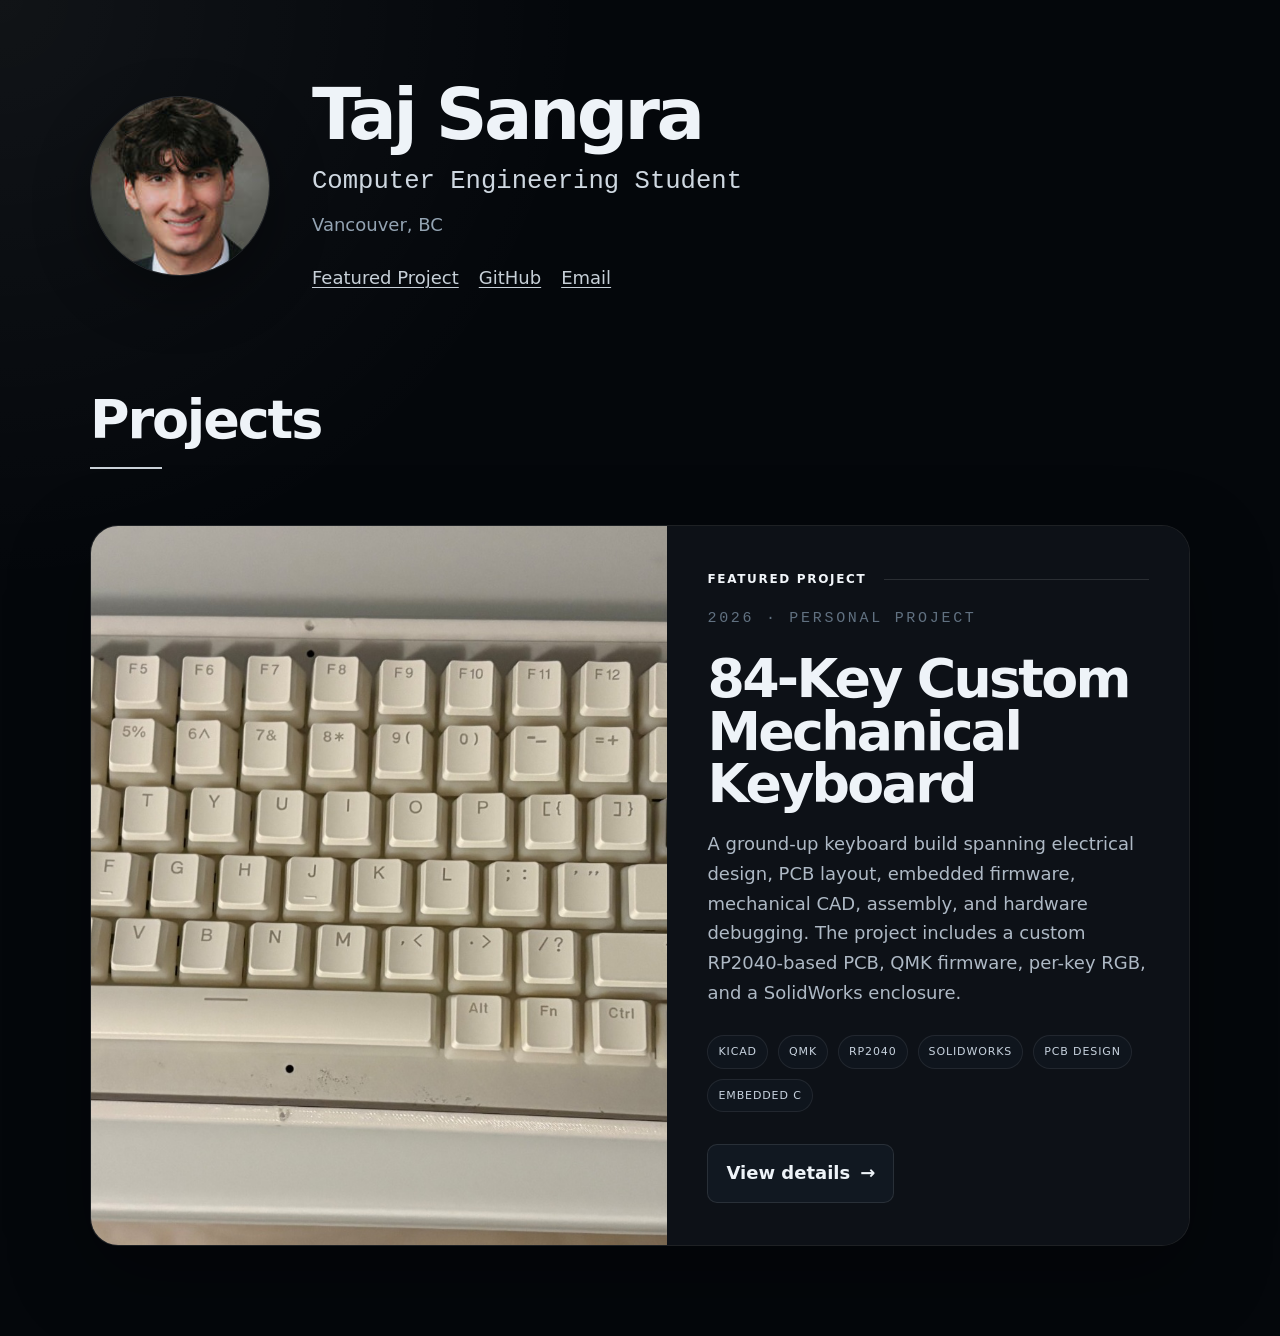
==== commit 8898597e: "Add files via upload" ====
--- a/index.html
+++ b/index.html
@@ -3,262 +3,58 @@
 <head>
   <meta charset="utf-8" />
   <meta name="viewport" content="width=device-width, initial-scale=1" />
-  <meta name="description" content="Engineering case study: an 84-key RP2040 mechanical keyboard designed in KiCad and SolidWorks, assembled and debugged by hand, with QMK firmware and per-key RGB." />
+  <meta name="description" content="Taj Sangra engineering portfolio featuring hardware and embedded systems projects." />
   <meta name="theme-color" content="#090d12" />
-  <title>Custom Mechanical Keyboard — Engineering Portfolio</title>
+  <title>Taj Sangra — Engineering Portfolio</title>
   <link rel="stylesheet" href="styles.css" />
 </head>
-<body>
-  <div class="scroll-progress" aria-hidden="true"><span id="scrollBar"></span></div>
-
-  <header class="nav-wrap">
-    <nav class="nav shell" aria-label="Primary navigation">
-      <a class="brand" href="#top" aria-label="Back to top">
-        <span class="brand-mark">⌨</span>
-        <span>Engineering Portfolio</span>
-      </a>
-      <div class="nav-links">
-        <a href="#overview">Overview</a>
-        <a href="#hardware">Hardware</a>
-        <a href="#firmware">Firmware</a>
-        <a href="#build">Build</a>
-        <a href="#demo">Demo</a>
+<body class="home-page">
+  <main class="home-shell">
+    <section class="home-hero">
+      <div class="profile-photo-wrap">
+        <img src="assets/profile-photo.png" alt="Portrait of Taj Sangra" class="profile-photo" />
       </div>
-    </nav>
-  </header>
-
-  <main id="top">
-    <section class="hero shell">
-      <div class="eyebrow reveal">PERSONAL ENGINEERING PROJECT · 2026</div>
-      <div class="hero-grid">
-        <div class="hero-copy reveal">
-          <h1>84-Key Custom<br><span>Mechanical Keyboard</span></h1>
-          <p class="lede">A ground-up keyboard build spanning electrical design, PCB layout, embedded firmware, mechanical CAD, assembly, and hardware debugging.</p>
-          <div class="hero-actions">
-            <a class="button primary" href="#demo">Watch it work</a>
-            <a class="button ghost" href="#hardware">Explore the design</a>
-          </div>
-          <div class="tags" aria-label="Project technologies">
-            <span>KiCad</span><span>QMK</span><span>RP2040</span><span>SolidWorks</span><span>PCB Design</span><span>Embedded C</span>
-          </div>
-        </div>
-        <figure class="hero-media reveal">
-          <img src="assets/keyboard-hero-v3.jpg" alt="Completed white custom mechanical keyboard photographed from above" fetchpriority="high" />
-          <figcaption>Final assembled prototype</figcaption>
-        </figure>
-      </div>
-
-      <div class="stats reveal" aria-label="Project specifications">
-        <div><strong>84</strong><span>hotswap keys</span></div>
-        <div><strong>9 × 10</strong><span>scan matrix</span></div>
-        <div><strong>92</strong><span>RGB LEDs on PCB</span></div>
-        <div><strong>RP2040</strong><span>controller</span></div>
-      </div>
-    </section>
-
-    <section id="overview" class="section shell">
-      <div class="section-heading reveal">
-        <div class="kicker">01 / OVERVIEW</div>
-        <h2>One project, four engineering disciplines.</h2>
-        <p>The goal was not to assemble a keyboard kit. It was to design the system around a custom layout, build the electronics and enclosure, write the firmware, and bring the physical board to a working state.</p>
-      </div>
-
-      <div class="discipline-grid">
-        <article class="discipline reveal"><span>01</span><h3>Electrical</h3><p>Switch matrix, per-key RGB, level shifting, controller integration, decoupling, and expansion hardware.</p></article>
-        <article class="discipline reveal"><span>02</span><h3>PCB</h3><p>Custom footprints, component placement, routing, hotswap sockets, mounting geometry, and fabrication-ready layout.</p></article>
-        <article class="discipline reveal"><span>03</span><h3>Firmware</h3><p>QMK configuration for matrix scanning, layers, media controls, navigation, USB HID, and addressable lighting.</p></article>
-        <article class="discipline reveal"><span>04</span><h3>Mechanical</h3><p>SolidWorks enclosure design, switch plate integration, mounting points, and iterative physical fit.</p></article>
-      </div>
-
-      <figure class="wide-figure reveal">
-        <img src="assets/system-architecture.svg" alt="System architecture diagram for the custom keyboard" loading="lazy" />
-        <figcaption>System-level architecture. The OLED and rotary encoder were provisioned in hardware; the working firmware build focuses on the core keyboard and RGB path.</figcaption>
-      </figure>
-    </section>
-
-    <section id="hardware" class="section section-alt">
-      <div class="shell">
-        <div class="section-heading reveal">
-          <div class="kicker">02 / HARDWARE & PCB</div>
-          <h2>Designed around the real layout, not a generic dev board.</h2>
-          <p>The uploaded KiCad PCB contains 84 mechanical switch footprints, 92 reverse-mount SK6812MINI-E LEDs, a Raspberry Pi Pico footprint, OLED and rotary-encoder provisions, a 74AHCT125 level shifter, and six M2 mounting holes.</p>
-        </div>
-
-        <div class="hardware-grid">
-          <figure class="technical-card span-2 reveal">
-            <img src="assets/pcb-layout.svg" alt="Component map generated from the uploaded KiCad board coordinates" loading="lazy" />
-            <figcaption><strong>PCB component map</strong><br>Generated directly from <code>Keyboard(10).kicad_pcb</code>. Red points show the RGB devices and white outlines show the 84 switch locations.</figcaption>
-          </figure>
-
-          <article class="technical-card reveal">
-            <div class="card-label">Controller</div>
-            <h3>Raspberry Pi Pico / RP2040</h3>
-            <p>The controller provides enough GPIO for the matrix while also handling USB HID and the addressable RGB data stream.</p>
-            <dl class="spec-list"><div><dt>USB</dt><dd>HID keyboard</dd></div><div><dt>Firmware</dt><dd>QMK</dd></div><div><dt>RGB data</dt><dd>GP18</dd></div></dl>
-          </article>
-
-          <article class="technical-card reveal">
-            <div class="card-label">Lighting</div>
-            <h3>Per-key addressable RGB</h3>
-            <p>The PCB carries 92 SK6812MINI-E devices: 84 aligned with the switches plus additional auxiliary lighting positions.</p>
-            <dl class="spec-list"><div><dt>LED type</dt><dd>SK6812MINI-E</dd></div><div><dt>Logic</dt><dd>74AHCT125</dd></div><div><dt>Decoupling</dt><dd>0.1 µF network</dd></div></dl>
-          </article>
-        </div>
-
-        <div class="kicad-gallery">
-          <figure class="photo-card reveal">
-            <img src="assets/kicad-schematic-v1.png" alt="KiCad schematic showing the Raspberry Pi Pico, level shifting circuitry, and keyboard matrix connections" loading="lazy" />
-            <figcaption><strong>KiCad schematic</strong><br>The completed electrical design combines the RP2040 controller, matrix rows and columns, RGB signal conditioning, and supporting circuitry.</figcaption>
-          </figure>
-          <figure class="photo-card reveal">
-            <img src="assets/kicad-pcb-v1.png" alt="KiCad PCB editor showing the routed custom keyboard PCB with copper pours and component placement" loading="lazy" />
-            <figcaption><strong>KiCad PCB layout</strong><br>Final routed board view with switch footprints, per-key RGB, controller hardware, copper pours, and the custom right-side control area.</figcaption>
-          </figure>
-        </div>
-
-        <div class="photo-pair">
-          <figure class="photo-card reveal">
-            <img src="assets/switch-plate-v5.jpg" alt="Front of the keyboard PCB and plate with switches installed" loading="lazy" />
-            <figcaption>Switch plate and populated mechanical layout before keycaps.</figcaption>
-          </figure>
-          <figure class="photo-card reveal">
-            <img src="assets/pcb-back-v5.jpg" alt="Back of the custom keyboard PCB showing the Pico, hotswap sockets, components and rework wires" loading="lazy" />
-            <figcaption>Back side of the assembled PCB during bring-up, including the Pico and hand-soldered rework.</figcaption>
-          </figure>
+      <div class="home-intro">
+        <h1>Taj Sangra</h1>
+        <p class="home-role">Computer Engineering Student</p>
+        <p class="home-location">Vancouver, BC</p>
+        <div class="home-links">
+          <a href="keyboard.html">Featured Project</a>
+          <a href="https://github.com/tajsangra" target="_blank" rel="noreferrer">GitHub</a>
+          <a href="mailto:tsangra7@gmail.com">Email</a>
         </div>
       </div>
     </section>
 
-    <section id="firmware" class="section shell">
-      <div class="section-heading reveal">
-        <div class="kicker">03 / FIRMWARE</div>
-        <h2>The PCB becomes a keyboard in software.</h2>
-        <p>QMK scans the 9 × 10 switch matrix, maps physical positions to keycodes and layers, exposes the device over USB, and drives the RGB chain.</p>
+    <section class="projects-section">
+      <div class="projects-heading">
+        <h2>Projects</h2>
+        <span></span>
       </div>
 
-      <div class="code-layout">
-        <div class="code-window reveal" aria-label="Representative QMK configuration">
-          <div class="code-title"><span></span><span></span><span></span><b>config.h · matrix configuration</b></div>
-<pre><code><span class="cmt">// Physical key matrix</span>
-<span class="kw">#define</span> MATRIX_ROWS <span class="num">9</span>
-<span class="kw">#define</span> MATRIX_COLS <span class="num">10</span>
-
-<span class="kw">#define</span> MATRIX_ROW_PINS { 
-  GP19, GP10, GP17, GP16, GP15,
-  GP13, GP14, GP12, GP11
-}
-
-<span class="kw">#define</span> MATRIX_COL_PINS {
-  GP0, GP1, GP2, GP3, GP4,
-  GP8, GP9, GP5, GP6, GP7
-}
-
-<span class="kw">#define</span> DIODE_DIRECTION ROW2COL
-<span class="kw">#define</span> RGB_DI_PIN GP18</code></pre>
+      <article class="featured-card">
+        <div class="featured-image-wrap">
+          <img src="assets/keyboard-hero-v3.jpg" alt="Completed custom mechanical keyboard" class="featured-image" />
         </div>
-
-        <div class="firmware-notes">
-          <article class="mini-card reveal"><span>01</span><div><h3>Matrix scanning</h3><p>Rows and columns reduce the GPIO requirement from one pin per key to a structured scan across the board.</p></div></article>
-          <article class="mini-card reveal"><span>02</span><div><h3>Three-layer keymap</h3><p>The base layout is extended with <code>FN</code> and <code>AFN</code> momentary layers for secondary functions without sacrificing the physical layout.</p></div></article>
-          <article class="mini-card reveal"><span>03</span><div><h3>Dedicated controls</h3><p>The layout includes arrows, function keys, media controls, Insert/Delete, and a full typing cluster.</p></div></article>
-          <article class="mini-card reveal"><span>04</span><div><h3>RGB control</h3><p>Addressable LEDs share a single serialized data path, letting firmware control lighting without consuming a GPIO pin per LED.</p></div></article>
+        <div class="featured-copy">
+          <div class="featured-label-row">
+            <span class="featured-label">Featured Project</span>
+          </div>
+          <p class="featured-meta">2026 · Personal Project</p>
+          <h3>84-Key Custom Mechanical Keyboard</h3>
+          <p class="featured-desc">A ground-up keyboard build spanning electrical design, PCB layout, embedded firmware, mechanical CAD, assembly, and hardware debugging. The project includes a custom RP2040-based PCB, QMK firmware, per-key RGB, and a SolidWorks enclosure.</p>
+          <div class="home-tags">
+            <span>KiCad</span>
+            <span>QMK</span>
+            <span>RP2040</span>
+            <span>SolidWorks</span>
+            <span>PCB Design</span>
+            <span>Embedded C</span>
+          </div>
+          <a class="featured-button" href="keyboard.html">View details <span aria-hidden="true">→</span></a>
         </div>
-      </div>
-    </section>
-
-    <section id="build" class="section section-alt">
-      <div class="shell">
-        <div class="section-heading reveal">
-          <div class="kicker">04 / BUILD & ITERATION</div>
-          <h2>Designed, fabricated, assembled, debugged.</h2>
-          <p>The finished prototype is the result of a complete hardware loop: CAD → PCB → assembly → firmware → electrical debugging → mechanical integration.</p>
-        </div>
-
-        <div class="timeline reveal">
-          <div><b>01</b><span>Define custom layout and controls</span></div>
-          <div><b>02</b><span>Capture schematic + place footprints</span></div>
-          <div><b>03</b><span>Route PCB and prepare fabrication</span></div>
-          <div><b>04</b><span>Model enclosure in SolidWorks</span></div>
-          <div><b>05</b><span>Assemble switches, LEDs and controller</span></div>
-          <div><b>06</b><span>Bring up QMK and test matrix</span></div>
-          <div><b>07</b><span>Trace faults and add board rework</span></div>
-          <div><b>08</b><span>Integrate case, keycaps and final firmware</span></div>
-        </div>
-
-        <div class="story-grid">
-          <article class="story reveal debugging-story">
-            <div class="card-label">Debugging</div>
-            <h3>The prototype only worked after several rounds of electrical and mechanical debugging.</h3>
-            <p>The first problems appeared before fabrication. KiCad reported schematic issues because many global labels were visually placed on wires but were not actually snapped to the wire endpoints. Those labels had to be moved and the schematic rechecked before the design was considered clean.</p>
-            <p>The largest design failure came after the first PCB was ordered: every Kailh hot-swap socket had been flipped to the wrong side. The footprint already accounted for backside mounting, so flipping the footprint again put the sockets on the wrong side and made the first PCB unusable. I corrected all socket orientations, rerouted the board, and ordered a second revision.</p>
-            <p>Assembly created another failure mode. One row of RGB LEDs was soldered backwards, and while reorienting them I tore four copper pads from the PCB. The damaged LED connections were recovered with hand-soldered jumper wires, which are visible on the back of the finished board.</p>
-            <p>Mechanical debugging happened in parallel. The OLED orientation and plate clearance required extra work: the display PCB needed a larger opening through the plate, and the mounting geometry required spacers, washers, and smaller M1.2 hardware. The top-case CAD also repeatedly reverted to an older smaller state until a SolidWorks update resolved the issue.</p>
-          </article>
-        </div>
-
-        <div class="lighting-gallery">
-          <figure class="photo-card reveal"><img src="assets/lighting-detail-v2.jpg" alt="Close-up of keyboard keys illuminated from below by red RGB lighting" loading="lazy" /><figcaption>Lighting visible through the switch/keycap assembly.</figcaption></figure>
-          <figure class="photo-card wide reveal"><img src="assets/rgb-closeup-v2.jpg" alt="Close-up row of mechanical switches with red LEDs illuminated" loading="lazy" /><figcaption>Reverse-mount RGB LEDs operating beneath the switches.</figcaption></figure>
-        </div>
-      </div>
-    </section>
-
-    <section id="demo" class="section shell">
-      <div class="section-heading reveal">
-        <div class="kicker">05 / FINAL PROTOTYPE</div>
-        <h2>Working hardware.</h2>
-      </div>
-
-      <div class="video-frame reveal">
-        <video controls preload="metadata" playsinline>
-          <source src="assets/keyboard-demo-v2.mp4" type="video/mp4" />
-          Your browser does not support the video tag.
-        </video>
-      </div>
-
-      <div class="faults-section reveal">
-        <div class="faults-heading">
-          <span>NEXT REVISION</span>
-          <h2>What I would improve in a future version.</h2>
-          <p>The first prototype exposed several places where the design and build process could be made more robust. A second revision would focus on preventing avoidable rework before fabrication and making hardware bring-up easier.</p>
-        </div>
-        <div class="fault-grid">
-          <article class="fault-card">
-            <b>01</b>
-            <h3>Validate every footprint before ordering</h3>
-            <p>The first PCB became unusable because the Kailh hot-swap sockets were flipped even though the footprint already accounted for backside mounting.</p>
-            <p><strong>Next time:</strong> verify front/back orientation against the physical part and KiCad 3D view before routing is finalized and before fabrication files are sent out.</p>
-          </article>
-          <article class="fault-card">
-            <b>02</b>
-            <h3>Make assembly faults easier to recover from</h3>
-            <p>A reversed LED row led to repeated desoldering, and four copper pads were torn during rework.</p>
-            <p><strong>Next time:</strong> mark LED orientation more clearly, test smaller sections during assembly, and add more accessible pads or test points so damaged connections are easier to diagnose and repair.</p>
-          </article>
-          <article class="fault-card">
-            <b>03</b>
-            <h3>Lock mechanical interfaces before fabrication</h3>
-            <p>The OLED orientation and plate clearance were not fully resolved before the plate was ordered, which later required enlarging the opening and adding spacers, washers, and smaller hardware.</p>
-            <p><strong>Next time:</strong> model the exact OLED PCB, fasteners, spacers, and plate opening together in CAD and run a final interference/clearance check before ordering parts.</p>
-          </article>
-          <article class="fault-card">
-            <b>04</b>
-            <h3>Use a stricter CAD and revision workflow</h3>
-            <p>The top-case model repeatedly reverted to an older state, which cost significant time during enclosure design.</p>
-            <p><strong>Next time:</strong> keep explicit dated versions of major CAD milestones, update software before critical design work, and preserve stable exports of dimensions used by the PCB, plate, and enclosure.</p>
-          </article>
-        </div>
-      </div>
+      </article>
     </section>
   </main>
-
-  <footer>
-    <div class="shell footer-inner">
-      <div><strong>Custom Mechanical Keyboard</strong><span>KiCad · QMK · RP2040 · SolidWorks</span></div>
-      <a href="#top">Back to top ↑</a>
-    </div>
-  </footer>
-
-  <script src="script.js"></script>
 </body>
 </html>
--- a/styles.css
+++ b/styles.css
@@ -30,7 +30,7 @@
 .section{padding:112px 0;scroll-margin-top:68px}.section-alt{background:#0c1117;border-top:1px solid rgba(255,255,255,.04);border-bottom:1px solid rgba(255,255,255,.04)}.section-heading{max-width:820px;margin-bottom:54px}.section-heading h2{font-size:clamp(34px,4.7vw,58px);line-height:1.02;letter-spacing:-.045em;margin:12px 0 20px}.section-heading p{font-size:17px;color:var(--muted);margin:0;max-width:760px}
 .discipline-grid{display:grid;grid-template-columns:repeat(4,1fr);gap:14px}.discipline,.technical-card,.story,.mini-card{background:var(--panel);border:1px solid var(--line);border-radius:var(--radius)}.discipline{padding:24px;min-height:220px}.discipline>span,.mini-card>span{color:var(--accent);font:700 11px/1 ui-monospace,monospace}.discipline h3{font-size:20px;margin:58px 0 9px}.discipline p{margin:0;color:var(--muted);font-size:14px}
 .wide-figure{margin:18px 0 0;border:1px solid var(--line);border-radius:26px;overflow:hidden;background:#0b0f14}.wide-figure img{width:100%;height:auto}.wide-figure figcaption,.technical-card figcaption,.photo-card figcaption{padding:15px 18px;color:var(--muted);font-size:12px;border-top:1px solid var(--line)}
-.hardware-grid{display:grid;grid-template-columns:1.2fr .8fr .8fr;gap:16px;align-items:stretch}.technical-card{overflow:hidden}.technical-card.span-2{grid-column:1 / -1}.technical-card.span-2 img{width:100%}.technical-card:not(.span-2){padding:25px}.card-label{color:var(--accent);font-size:11px;font-weight:800;letter-spacing:.14em;text-transform:uppercase}.technical-card h3,.story h3{font-size:24px;line-height:1.15;letter-spacing:-.02em;margin:12px 0}.technical-card p,.story p{color:var(--muted);font-size:14px}.spec-list{margin:26px 0 0}.spec-list div{display:flex;justify-content:space-between;gap:20px;border-top:1px solid var(--line);padding:11px 0;font-size:12px}.spec-list dt{color:var(--faint)}.spec-list dd{margin:0;color:#c9d5df;font-weight:650}.photo-pair{display:grid;grid-template-columns:1fr 1fr;gap:16px;margin-top:16px}.photo-card{margin:0;background:var(--panel);border:1px solid var(--line);border-radius:var(--radius);overflow:hidden}.photo-card img{width:100%;aspect-ratio:4/3;object-fit:cover}.photo-pair .photo-card img{aspect-ratio:auto;object-fit:contain;background:#0b0f14}
+.hardware-grid{display:grid;grid-template-columns:1.2fr .8fr .8fr;gap:16px;align-items:stretch}.technical-card{overflow:hidden}.technical-card.span-2{grid-column:1 / -1}.technical-card.span-2 img{width:100%}.technical-card:not(.span-2){padding:25px}.card-label{color:var(--accent);font-size:11px;font-weight:800;letter-spacing:.14em;text-transform:uppercase}.technical-card h3,.story h3{font-size:24px;line-height:1.15;letter-spacing:-.02em;margin:12px 0}.technical-card p,.story p{color:var(--muted);font-size:14px}.spec-list{margin:26px 0 0}.spec-list div{display:flex;justify-content:space-between;gap:20px;border-top:1px solid var(--line);padding:11px 0;font-size:12px}.spec-list dt{color:var(--faint)}.spec-list dd{margin:0;color:#c9d5df;font-weight:650}.photo-pair{display:grid;grid-template-columns:1fr 1fr;gap:16px;margin-top:16px}.photo-card{margin:0;background:var(--panel);border:1px solid var(--line);border-radius:var(--radius);overflow:hidden}.photo-card img{width:100%;aspect-ratio:4/3;object-fit:cover}
 .code-layout{display:grid;grid-template-columns:1.1fr .9fr;gap:18px;align-items:start}.code-window{border:1px solid var(--line);border-radius:22px;overflow:hidden;background:#070a0e;box-shadow:0 20px 50px rgba(0,0,0,.28)}.code-title{height:46px;display:flex;align-items:center;gap:7px;padding:0 15px;border-bottom:1px solid #202b35;background:#0d1319}.code-title span{width:9px;height:9px;border-radius:50%;background:#354250}.code-title b{margin-left:8px;color:#758596;font:500 11px/1 ui-monospace,monospace}.code-window pre{margin:0;padding:28px;overflow:auto;font-size:13px;line-height:1.8;color:#d5dfE8}.kw{color:#ff7b72}.num{color:#79c0ff}.cmt{color:#687988}.firmware-notes{display:grid;gap:12px}.mini-card{display:grid;grid-template-columns:32px 1fr;gap:14px;padding:20px}.mini-card h3{font-size:17px;margin:0 0 5px}.mini-card p{font-size:13px;color:var(--muted);margin:0}.mini-card code{font-size:11px;color:#d8e4ee;background:#0a1118;padding:2px 5px;border-radius:5px}
 .timeline{display:grid;grid-template-columns:repeat(4,1fr);gap:1px;background:var(--line);border:1px solid var(--line);border-radius:22px;overflow:hidden}.timeline div{min-height:140px;background:var(--panel);padding:20px;display:flex;flex-direction:column;justify-content:space-between}.timeline b{font:700 11px/1 ui-monospace,monospace;color:var(--accent)}.timeline span{font-size:14px;max-width:190px}.story-grid{display:grid;grid-template-columns:1fr;gap:16px;margin-top:16px}.story{padding:34px}.story h3{font-size:30px}.lesson-box{margin-top:26px;padding:18px;border:1px solid #384657;border-radius:14px;background:#0b1219}.lesson-box strong{display:block;font-size:12px;color:#dce6ee;margin-bottom:6px}.lesson-box span{font-size:13px;color:var(--muted)}.lighting-gallery{display:grid;grid-template-columns:.42fr .58fr;gap:16px;margin-top:16px}.lighting-gallery .photo-card img{aspect-ratio:16/10}.lighting-gallery .wide img{object-position:center}
 .video-frame{position:relative;padding-top:56.25%;background:#05070a;border:1px solid var(--line);border-radius:26px;overflow:hidden;box-shadow:0 24px 70px rgba(0,0,0,.35)}.video-frame iframe,.video-frame video{position:absolute;inset:0;width:100%;height:100%;border:0;background:#000}.takeaways{display:grid;grid-template-columns:.9fr 1.1fr;gap:70px;margin-top:64px;padding-top:52px;border-top:1px solid var(--line)}.takeaways>div span{font-size:11px;text-transform:uppercase;letter-spacing:.14em;color:var(--accent);font-weight:800}.takeaways h2{font-size:34px;line-height:1.08;letter-spacing:-.035em;margin:12px 0}.takeaways ul{margin:0;padding:0;list-style:none}.takeaways li{padding:13px 0 13px 26px;border-bottom:1px solid var(--line);color:var(--muted);position:relative}.takeaways li:before{content:"↳";position:absolute;left:0;color:var(--accent)}
@@ -41,3 +41,35 @@
 @media(max-width:620px){.shell{width:min(100% - 24px,var(--max))}.section{padding:78px 0}.hero{padding-top:42px}.hero h1{font-size:45px}.lede{font-size:16px}.hero-media{border-radius:18px}.stats{margin-top:28px}.stats strong{font-size:22px}.discipline-grid,.hardware-grid,.photo-pair,.lighting-gallery,.timeline{grid-template-columns:1fr}.technical-card.span-2{grid-column:auto}.discipline{min-height:170px}.discipline h3{margin-top:32px}.section-heading{margin-bottom:34px}.section-heading h2{font-size:36px}.code-window pre{padding:20px;font-size:11px}.story{padding:24px}.takeaways{margin-top:42px}.footer-inner{align-items:flex-start;flex-direction:column}}
 .kicad-gallery{display:grid;grid-template-columns:1.05fr .95fr;gap:16px;margin-top:16px}.kicad-gallery .photo-card img{width:100%;height:420px;object-fit:contain;background:#f5f3ee}.debugging-story{max-width:none}.faults-section{margin-top:64px;padding-top:52px;border-top:1px solid var(--line)}.faults-heading{max-width:820px;margin-bottom:28px}.faults-heading>span{font-size:11px;text-transform:uppercase;letter-spacing:.14em;color:var(--accent);font-weight:800}.faults-heading h2{font-size:clamp(32px,4vw,48px);line-height:1.05;letter-spacing:-.035em;margin:10px 0 14px}.faults-heading p{color:var(--muted);font-size:15px;max-width:720px;margin:0}.fault-grid{display:grid;grid-template-columns:repeat(2,1fr);gap:14px}.fault-card{background:var(--panel);border:1px solid var(--line);border-radius:var(--radius);padding:24px}.fault-card>b{font:700 11px/1 ui-monospace,monospace;color:var(--accent)}.fault-card h3{font-size:20px;line-height:1.2;margin:16px 0 12px}.fault-card p{font-size:13px;color:var(--muted);margin:8px 0}.fault-card p strong{color:#dbe5ee;font-weight:700}
 @media(max-width:900px){.kicad-gallery,.fault-grid{grid-template-columns:1fr}.kicad-gallery .photo-card img{height:auto}}
+
+
+/* Home page */
+.home-page{min-height:100vh;background:radial-gradient(circle at top left, rgba(255,255,255,.05), transparent 32%), #04070b;color:var(--text)}
+.home-shell{width:min(1100px,calc(100% - 48px));margin:0 auto;padding:60px 0 90px}
+.home-hero{display:grid;grid-template-columns:180px 1fr;gap:42px;align-items:center;padding:20px 0 90px}
+.profile-photo-wrap{width:180px;height:180px;border-radius:50%;overflow:hidden;border:1px solid rgba(255,255,255,.12);box-shadow:0 20px 55px rgba(0,0,0,.35)}
+.profile-photo{width:100%;height:100%;object-fit:cover}
+.home-intro h1{margin:0;font-size:clamp(44px,6vw,72px);line-height:.95;letter-spacing:-.05em}
+.home-role{margin:14px 0 8px;color:#cfd8e1;font-size:clamp(20px,2vw,32px);font-family:"SFMono-Regular",Consolas,"Liberation Mono",monospace}
+.home-location{margin:0 0 24px;color:var(--muted);font-size:18px}
+.home-links{display:flex;flex-wrap:wrap;gap:20px}
+.home-links a{color:#c7d0d8;text-decoration:underline;text-underline-offset:3px;font-size:18px}
+.home-links a:hover{color:white}
+.projects-section{padding-top:10px}
+.projects-heading h2{margin:0;font-size:54px;line-height:1;letter-spacing:-.04em}
+.projects-heading span{display:block;width:72px;height:2px;background:#dfe7ef;margin-top:20px;opacity:.9}
+.featured-card{margin-top:56px;display:grid;grid-template-columns:1.05fr .95fr;background:rgba(255,255,255,.03);border:1px solid rgba(255,255,255,.08);border-radius:28px;overflow:hidden;box-shadow:0 28px 80px rgba(0,0,0,.35)}
+.featured-image-wrap{min-height:100%}
+.featured-image{width:100%;height:100%;object-fit:cover;background:#dcd8d1}
+.featured-copy{padding:44px 40px 42px;background:rgba(14,18,24,.88);display:flex;flex-direction:column;justify-content:center}
+.featured-label-row{display:flex;align-items:center;gap:18px;margin-bottom:18px}
+.featured-label{font-size:12px;text-transform:uppercase;letter-spacing:.14em;font-weight:800;color:#f1f5f9}
+.featured-label-row:after{content:"";height:1px;background:rgba(255,255,255,.12);flex:1}
+.featured-meta{margin:0;color:var(--faint);font-size:15px;text-transform:uppercase;letter-spacing:.18em;font-family:"SFMono-Regular",Consolas,"Liberation Mono",monospace}
+.featured-copy h3{margin:22px 0 18px;font-size:clamp(36px,4.2vw,58px);line-height:.98;letter-spacing:-.05em}
+.featured-desc{margin:0;color:#aeb9c5;font-size:18px;line-height:1.65}
+.home-tags{display:flex;flex-wrap:wrap;gap:10px;margin:28px 0 32px}
+.home-tags span{font-size:11px;letter-spacing:.08em;text-transform:uppercase;color:#c7d2de;border:1px solid rgba(255,255,255,.08);padding:7px 10px;border-radius:999px;background:#0f151d}
+.featured-button{display:inline-flex;align-items:center;gap:10px;align-self:flex-start;padding:14px 18px;border:1px solid rgba(255,255,255,.1);border-radius:10px;background:#111821;color:#eef3f8;font-weight:700;font-size:18px}
+.featured-button:hover{background:#161f29;border-color:rgba(255,255,255,.18)}
+@media(max-width:900px){.home-shell{width:min(100% - 28px,1100px);padding:34px 0 68px}.home-hero{grid-template-columns:1fr;gap:24px;padding-bottom:64px}.profile-photo-wrap{width:148px;height:148px}.projects-heading h2{font-size:40px}.featured-card{grid-template-columns:1fr}.featured-image{aspect-ratio:16/10}.featured-copy{padding:30px 24px}.featured-copy h3{font-size:40px}.featured-desc{font-size:16px}.home-links a,.home-location{font-size:16px}}
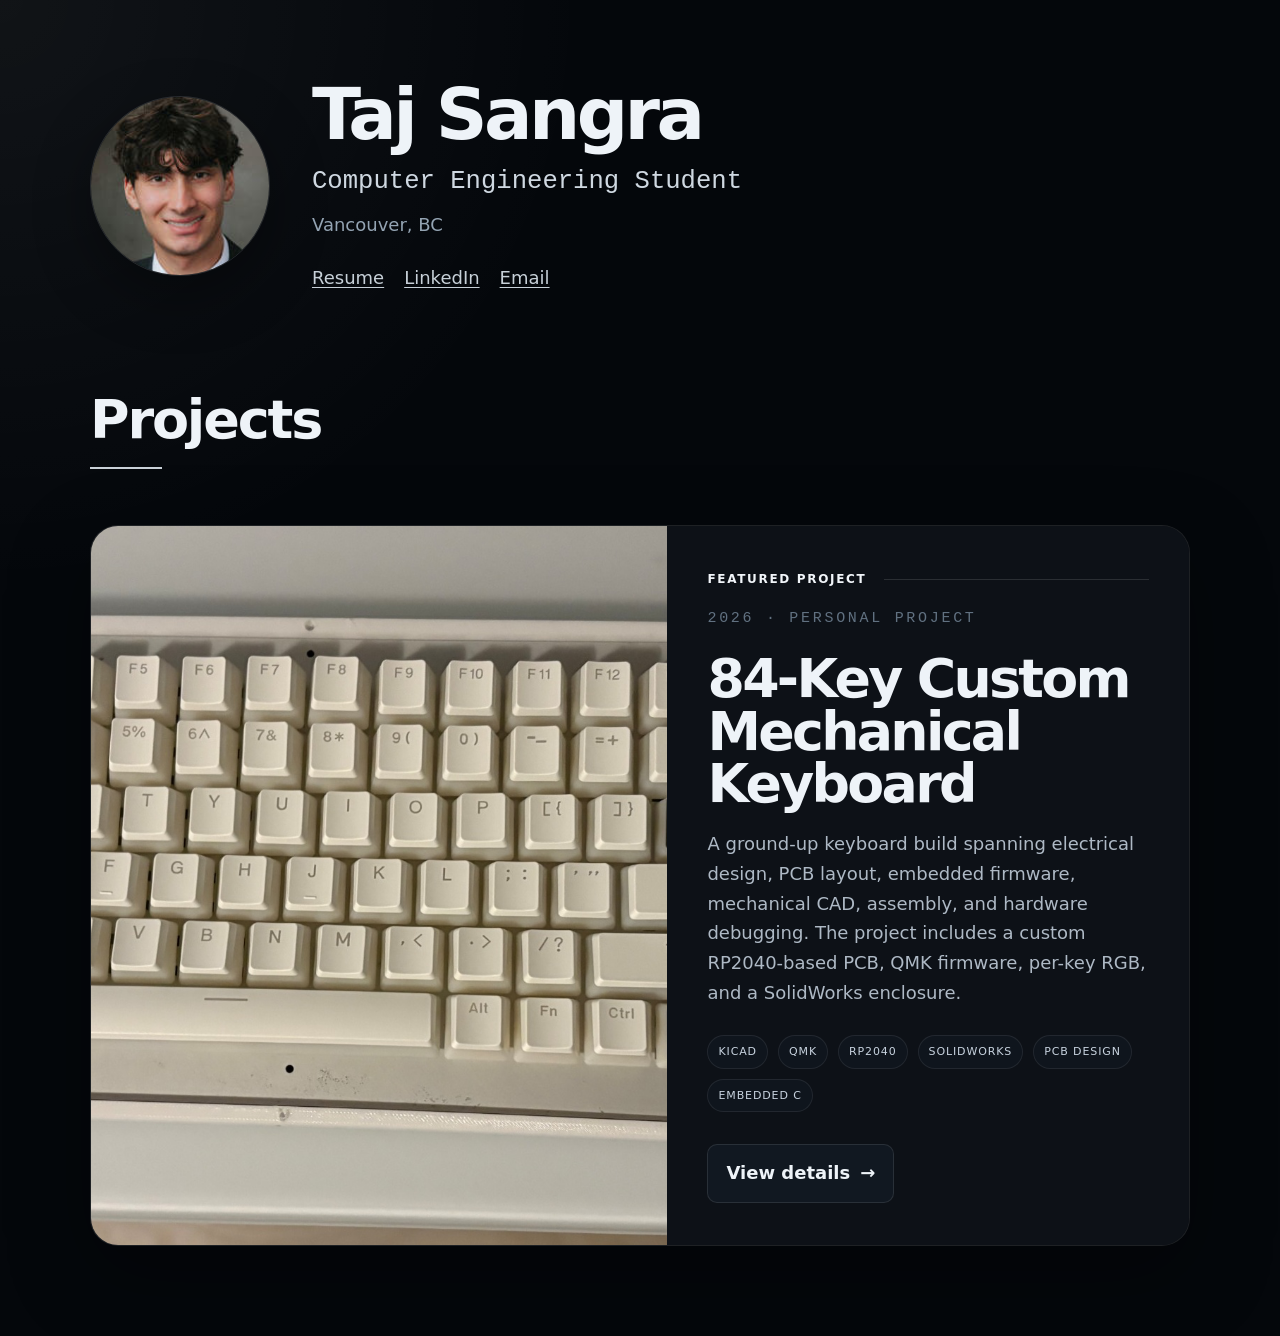
==== commit ef46fd68: "Add files via upload" ====
--- a/index.html
+++ b/index.html
@@ -19,8 +19,8 @@
         <p class="home-role">Computer Engineering Student</p>
         <p class="home-location">Vancouver, BC</p>
         <div class="home-links">
-          <a href="keyboard.html">Featured Project</a>
-          <a href="https://github.com/tajsangra" target="_blank" rel="noreferrer">GitHub</a>
+          <a href="https://docs.google.com/document/d/1w_zYabMlUeRlY7j57FBJ8Mv4uQWtAN9f/edit#heading=h.sxq8k8dbn9qv" target="_blank" rel="noreferrer">Resume</a>
+          <a href="https://www.linkedin.com/in/taj-sangra-b02935247/" target="_blank" rel="noreferrer">LinkedIn</a>
           <a href="mailto:tsangra7@gmail.com">Email</a>
         </div>
       </div>
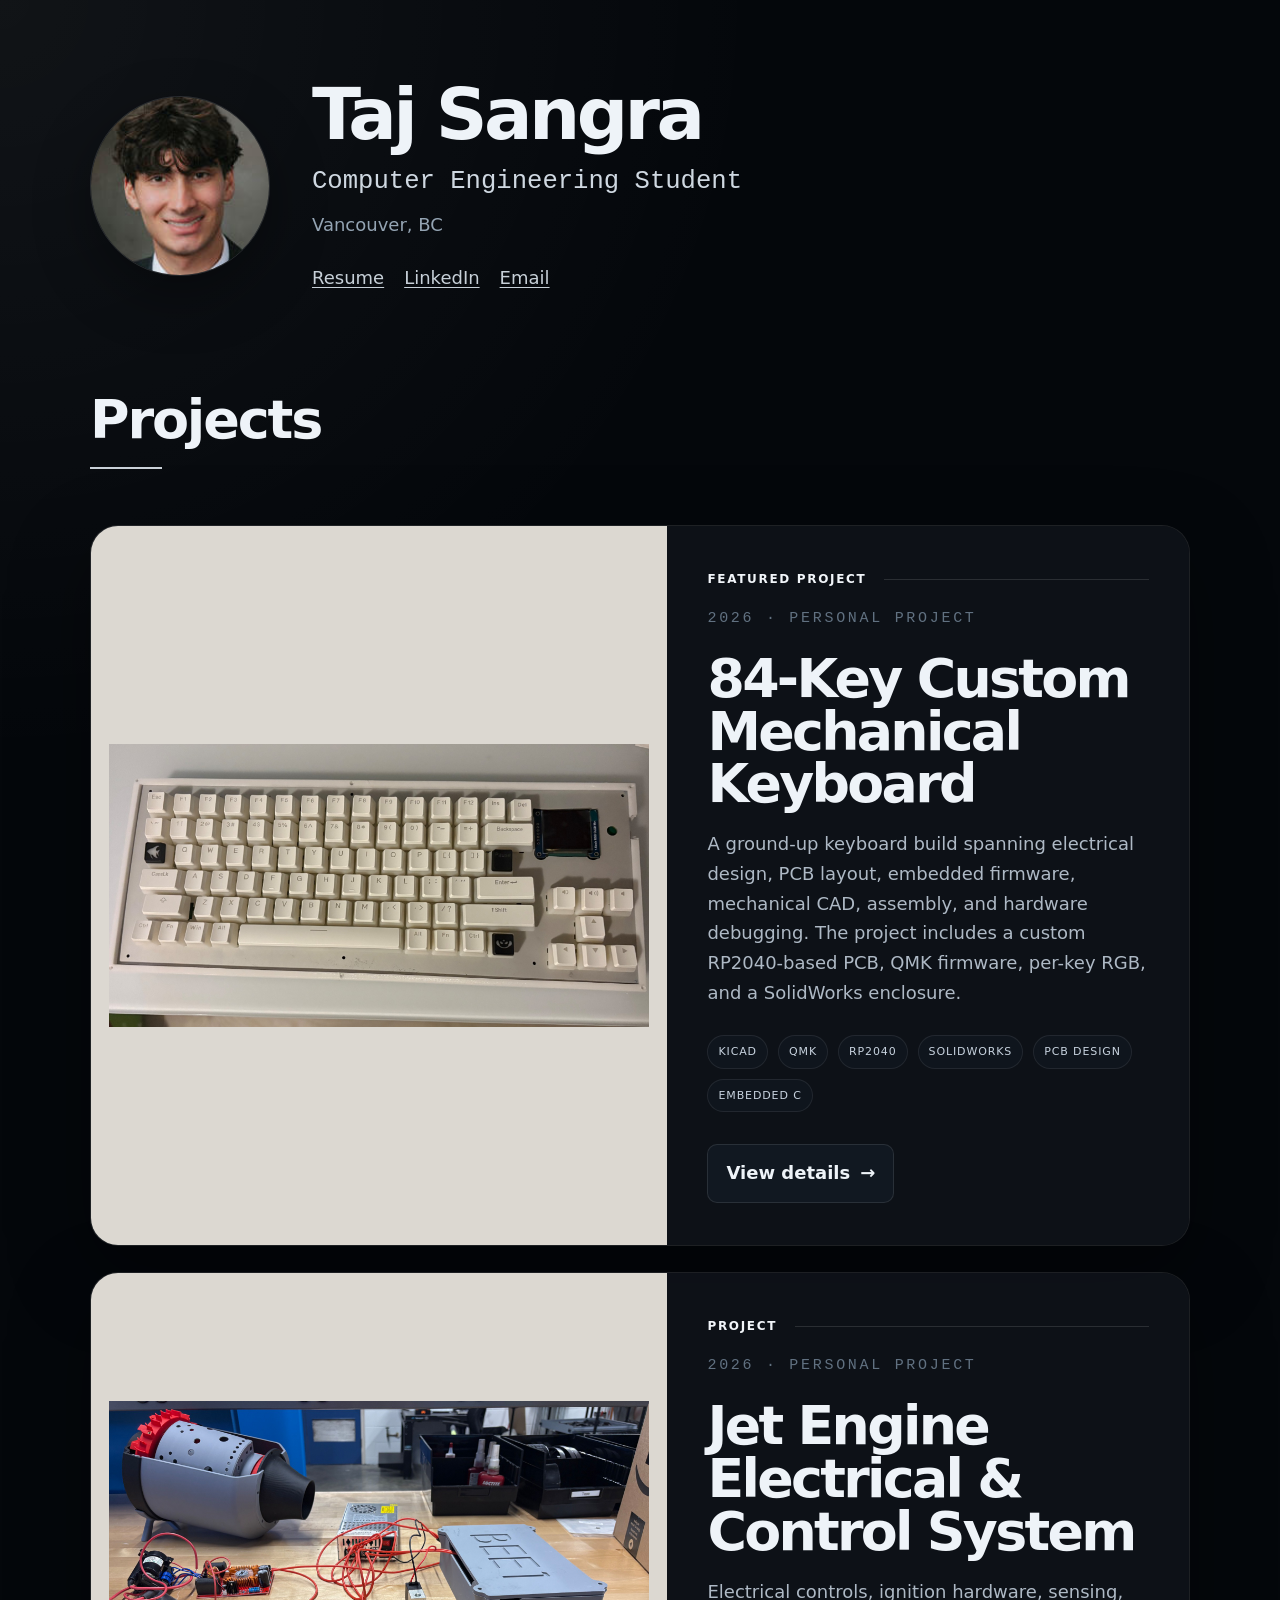
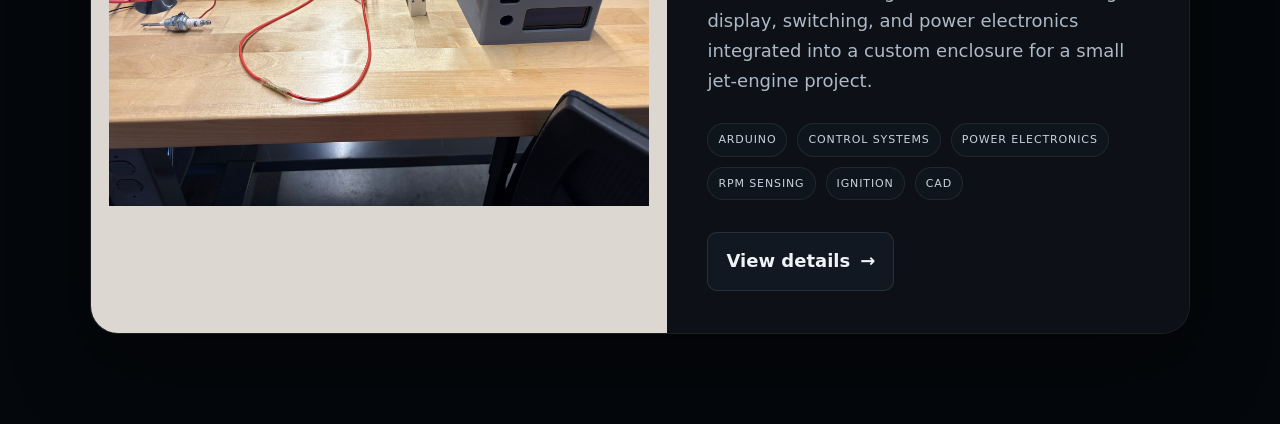
==== commit 1a1fd720: "Add files via upload" ====
--- a/index.html
+++ b/index.html
@@ -54,6 +54,29 @@
           <a class="featured-button" href="keyboard.html">View details <span aria-hidden="true">→</span></a>
         </div>
       </article>
+
+      <article class="featured-card project-card-secondary">
+        <div class="featured-image-wrap">
+          <img src="assets/jet-system-overview.jpg" alt="Jet engine electrical and control system test setup" class="featured-image" />
+        </div>
+        <div class="featured-copy">
+          <div class="featured-label-row">
+            <span class="featured-label">Project</span>
+          </div>
+          <p class="featured-meta">2026 · Personal Project</p>
+          <h3>Jet Engine Electrical &amp; Control System</h3>
+          <p class="featured-desc">Electrical controls, ignition hardware, sensing, display, switching, and power electronics integrated into a custom enclosure for a small jet-engine project.</p>
+          <div class="home-tags">
+            <span>Arduino</span>
+            <span>Control Systems</span>
+            <span>Power Electronics</span>
+            <span>RPM Sensing</span>
+            <span>Ignition</span>
+            <span>CAD</span>
+          </div>
+          <a class="featured-button" href="jet-engine-electrical.html">View details <span aria-hidden="true">→</span></a>
+        </div>
+      </article>
     </section>
   </main>
 </body>
--- a/styles.css
+++ b/styles.css
@@ -59,8 +59,8 @@
 .projects-heading h2{margin:0;font-size:54px;line-height:1;letter-spacing:-.04em}
 .projects-heading span{display:block;width:72px;height:2px;background:#dfe7ef;margin-top:20px;opacity:.9}
 .featured-card{margin-top:56px;display:grid;grid-template-columns:1.05fr .95fr;background:rgba(255,255,255,.03);border:1px solid rgba(255,255,255,.08);border-radius:28px;overflow:hidden;box-shadow:0 28px 80px rgba(0,0,0,.35)}
-.featured-image-wrap{min-height:100%}
-.featured-image{width:100%;height:100%;object-fit:cover;background:#dcd8d1}
+.featured-image-wrap{min-height:100%;display:flex;align-items:center;justify-content:center;background:#dcd8d1;padding:18px}
+.featured-image{width:auto;height:auto;max-width:100%;max-height:560px;object-fit:contain;background:#dcd8d1}
 .featured-copy{padding:44px 40px 42px;background:rgba(14,18,24,.88);display:flex;flex-direction:column;justify-content:center}
 .featured-label-row{display:flex;align-items:center;gap:18px;margin-bottom:18px}
 .featured-label{font-size:12px;text-transform:uppercase;letter-spacing:.14em;font-weight:800;color:#f1f5f9}
@@ -73,3 +73,33 @@
 .featured-button{display:inline-flex;align-items:center;gap:10px;align-self:flex-start;padding:14px 18px;border:1px solid rgba(255,255,255,.1);border-radius:10px;background:#111821;color:#eef3f8;font-weight:700;font-size:18px}
 .featured-button:hover{background:#161f29;border-color:rgba(255,255,255,.18)}
 @media(max-width:900px){.home-shell{width:min(100% - 28px,1100px);padding:34px 0 68px}.home-hero{grid-template-columns:1fr;gap:24px;padding-bottom:64px}.profile-photo-wrap{width:148px;height:148px}.projects-heading h2{font-size:40px}.featured-card{grid-template-columns:1fr}.featured-image{aspect-ratio:16/10}.featured-copy{padding:30px 24px}.featured-copy h3{font-size:40px}.featured-desc{font-size:16px}.home-links a,.home-location{font-size:16px}}
+
+.photo-pair .photo-card{display:flex;flex-direction:column}.photo-pair .photo-card img{width:100%;height:275px;aspect-ratio:auto;object-fit:contain;background:#0b0f14;padding:10px}.photo-pair .photo-card figcaption{margin-top:auto}
+
+@media(max-width:620px){.photo-pair .photo-card img{height:auto;padding:0}}
+
+
+/* Jet engine electrical project */
+.project-card-secondary{margin-top:26px}
+.jet-hero-grid{grid-template-columns:.82fr 1.18fr}
+.jet-hero-media img{aspect-ratio:16/10;object-fit:contain;background:#111820}
+.jet-overview-grid{display:grid;grid-template-columns:.9fr 1.1fr;gap:18px;align-items:stretch}
+.jet-contained-photo img{width:100%;height:100%;max-height:700px;object-fit:contain;background:#0b1016}
+.jet-summary-card{display:flex;flex-direction:column;justify-content:center}
+.jet-system-strip{display:grid;grid-template-columns:repeat(4,1fr);gap:14px}
+.component-grid{display:grid;grid-template-columns:repeat(2,minmax(0,1fr));gap:16px}
+.component-card{background:var(--panel);border:1px solid var(--line);border-radius:var(--radius);padding:26px;overflow:hidden}
+.component-number{color:var(--accent);font:700 11px/1 ui-monospace,monospace}
+.component-card h3{font-size:24px;line-height:1.15;letter-spacing:-.02em;margin:14px 0 4px}
+.component-subtitle{color:var(--faint);font-size:13px;margin:0 0 20px;text-transform:uppercase;letter-spacing:.08em}
+.component-writeup{border-top:1px solid var(--line);padding-top:18px;margin-top:18px}
+.component-writeup strong{display:block;font-size:11px;text-transform:uppercase;letter-spacing:.12em;color:#dce6ee;margin-bottom:8px}
+.component-writeup p{margin:0;color:var(--muted);font-size:14px;line-height:1.65}
+.component-with-photo{padding:0}
+.component-photo{margin:0;background:#0b1016;border-bottom:1px solid var(--line);display:flex;align-items:center;justify-content:center;min-height:280px}
+.component-photo img{width:100%;height:360px;object-fit:contain}
+.component-body{padding:26px}
+.jet-integration-gallery{display:grid;grid-template-columns:1fr 1fr;gap:16px}
+.jet-integration-gallery .photo-card{display:flex;flex-direction:column}
+.jet-integration-gallery .photo-card img{height:560px;object-fit:contain;background:#0b1016}
+@media(max-width:900px){.jet-hero-grid,.jet-overview-grid,.jet-system-strip,.component-grid,.jet-integration-gallery{grid-template-columns:1fr}.component-photo img,.jet-integration-gallery .photo-card img{height:auto;max-height:620px}}
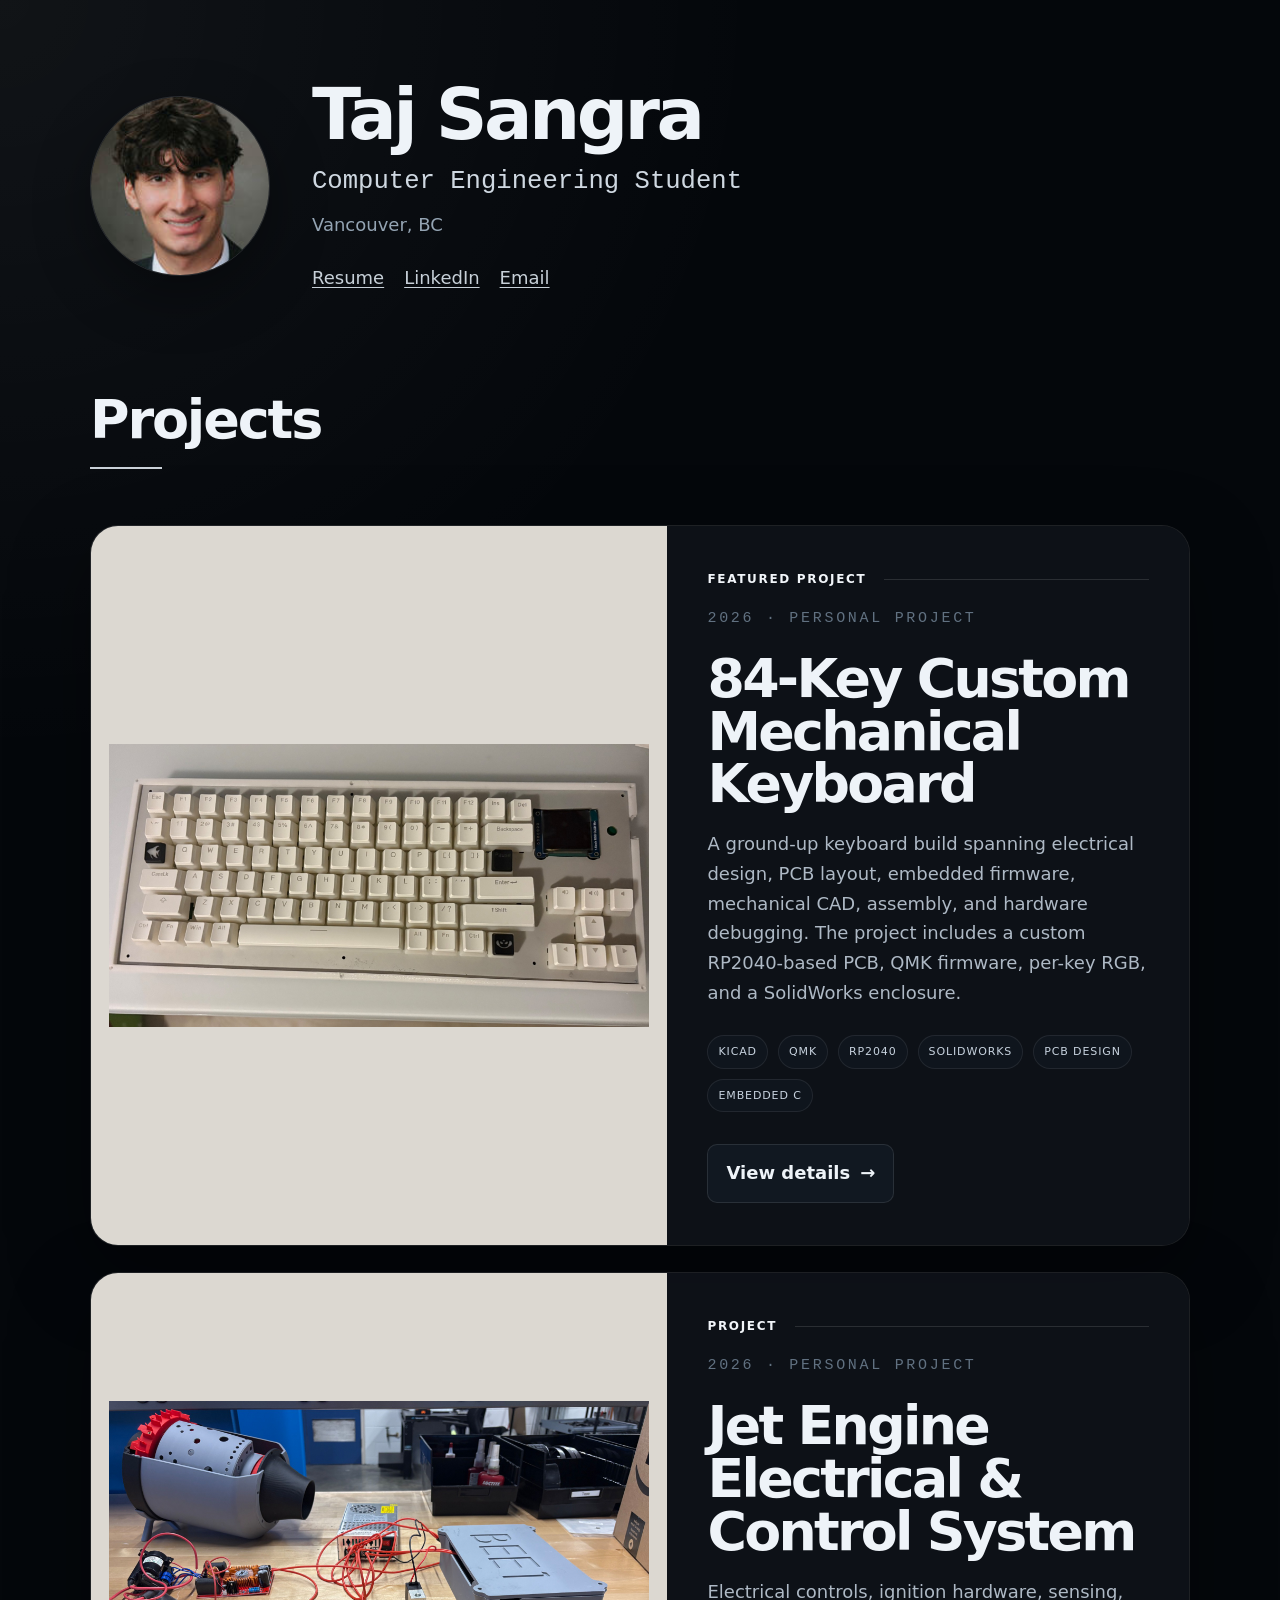
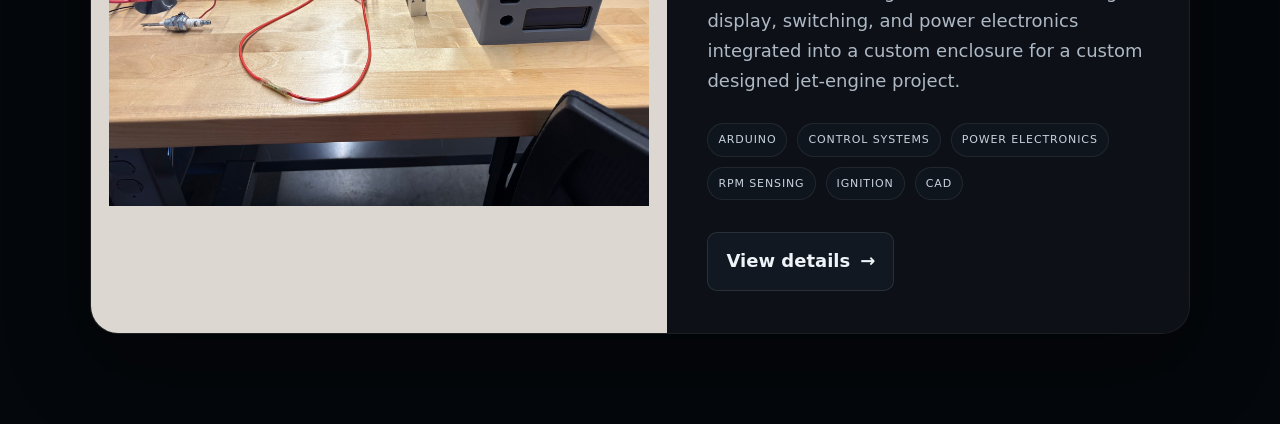
==== commit fe12f736: "Add files via upload" ====
--- a/index.html
+++ b/index.html
@@ -65,7 +65,7 @@
           </div>
           <p class="featured-meta">2026 · Personal Project</p>
           <h3>Jet Engine Electrical &amp; Control System</h3>
-          <p class="featured-desc">Electrical controls, ignition hardware, sensing, display, switching, and power electronics integrated into a custom enclosure for a small jet-engine project.</p>
+          <p class="featured-desc">Electrical controls, ignition hardware, sensing, display, switching, and power electronics integrated into a custom enclosure for a custom designed jet-engine project.</p>
           <div class="home-tags">
             <span>Arduino</span>
             <span>Control Systems</span>
--- a/styles.css
+++ b/styles.css
@@ -102,4 +102,8 @@
 .jet-integration-gallery{display:grid;grid-template-columns:1fr 1fr;gap:16px}
 .jet-integration-gallery .photo-card{display:flex;flex-direction:column}
 .jet-integration-gallery .photo-card img{height:560px;object-fit:contain;background:#0b1016}
-@media(max-width:900px){.jet-hero-grid,.jet-overview-grid,.jet-system-strip,.component-grid,.jet-integration-gallery{grid-template-columns:1fr}.component-photo img,.jet-integration-gallery .photo-card img{height:auto;max-height:620px}}
+@media(max-width:900px){.jet-hero-grid,.jet-overview-grid,.jet-system-strip,.component-grid,.jet-integration-gallery{grid-template-columns:1fr}.jet-overview-copy{grid-template-rows:auto auto}.component-photo img,.jet-integration-gallery .photo-card img{height:auto;max-height:620px}}
+
+.jet-test-grid{display:grid;grid-template-columns:1fr 1fr;gap:16px}.jet-video-card video{display:block;width:100%;aspect-ratio:16/9;object-fit:contain;background:#05070a}.jet-video-card figcaption{min-height:72px}@media(max-width:900px){.jet-test-grid{grid-template-columns:1fr}}
+
+.jet-overview-copy{display:grid;grid-template-rows:1fr 1fr;gap:18px}.jet-overview-copy .story{min-height:0}.jet-overview-copy .jet-summary-card{padding:28px 30px}.jet-overview-copy .jet-summary-card h3{margin-top:10px}
